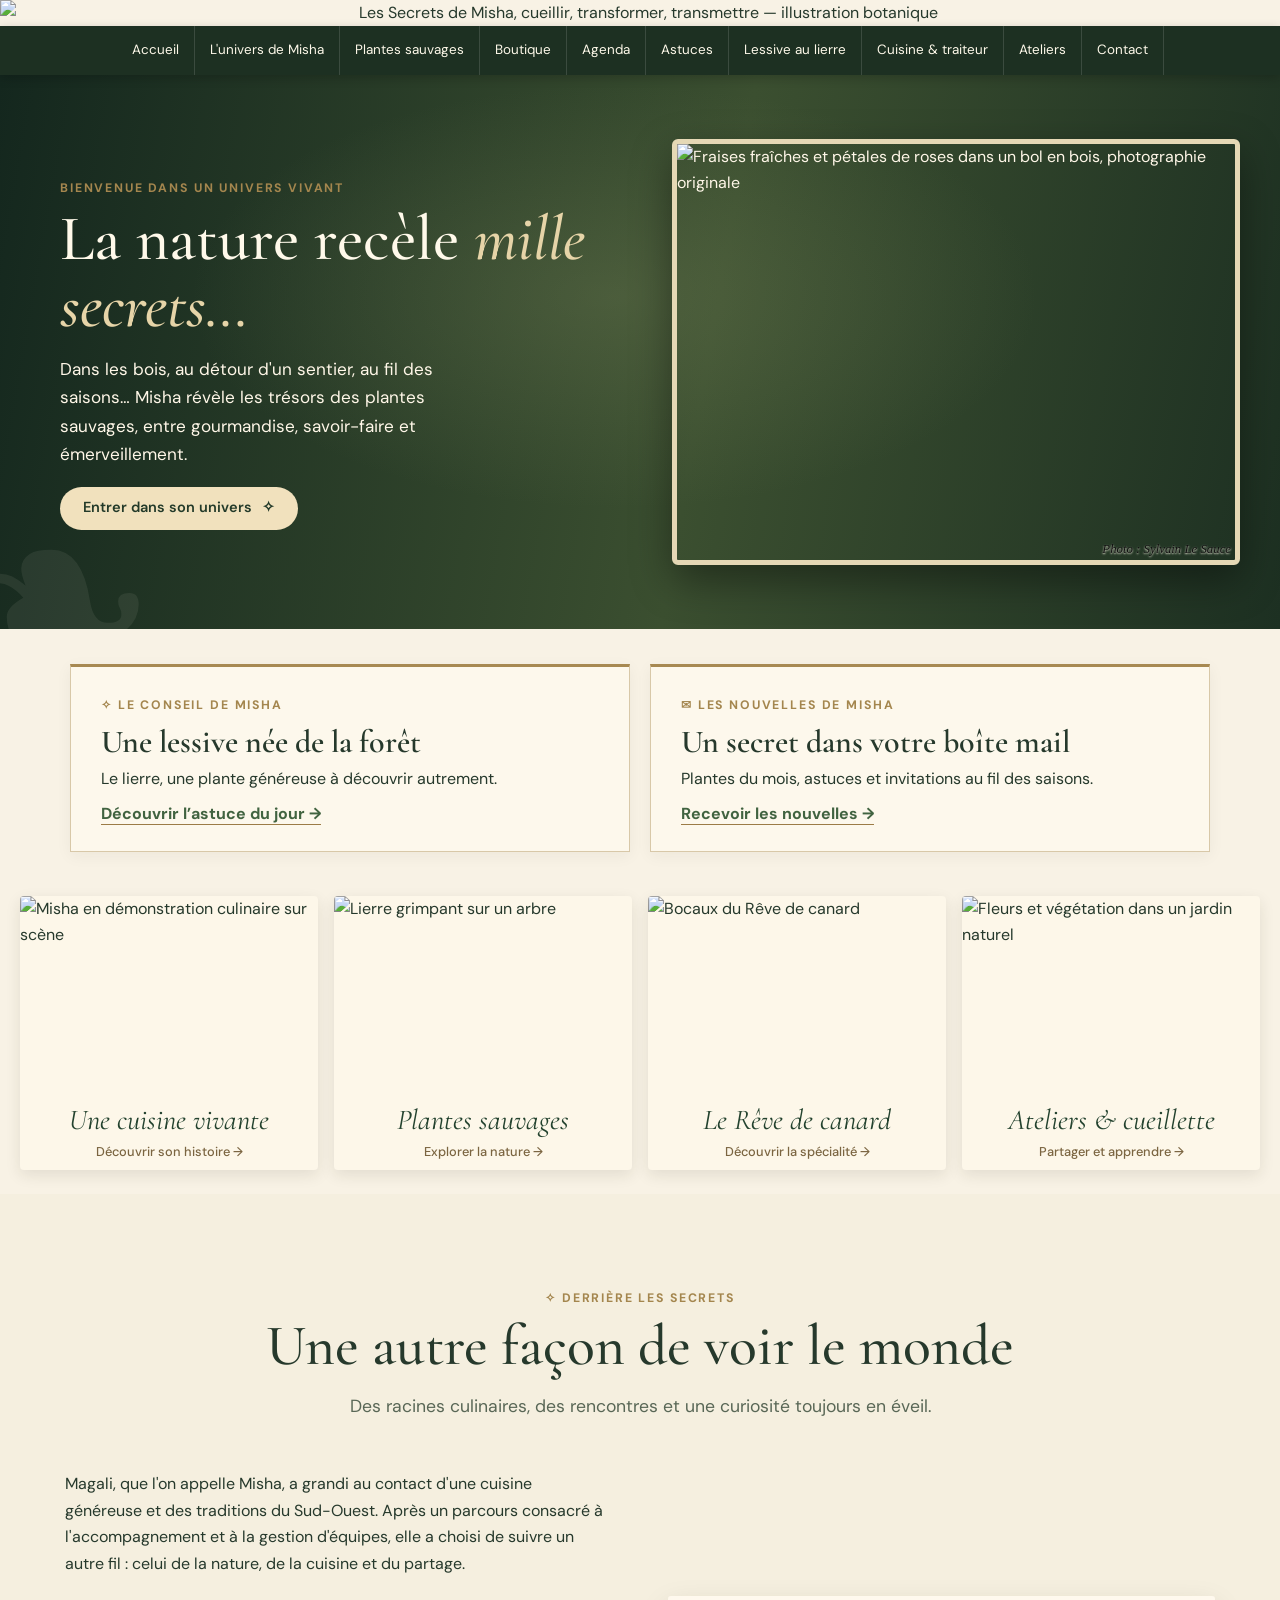
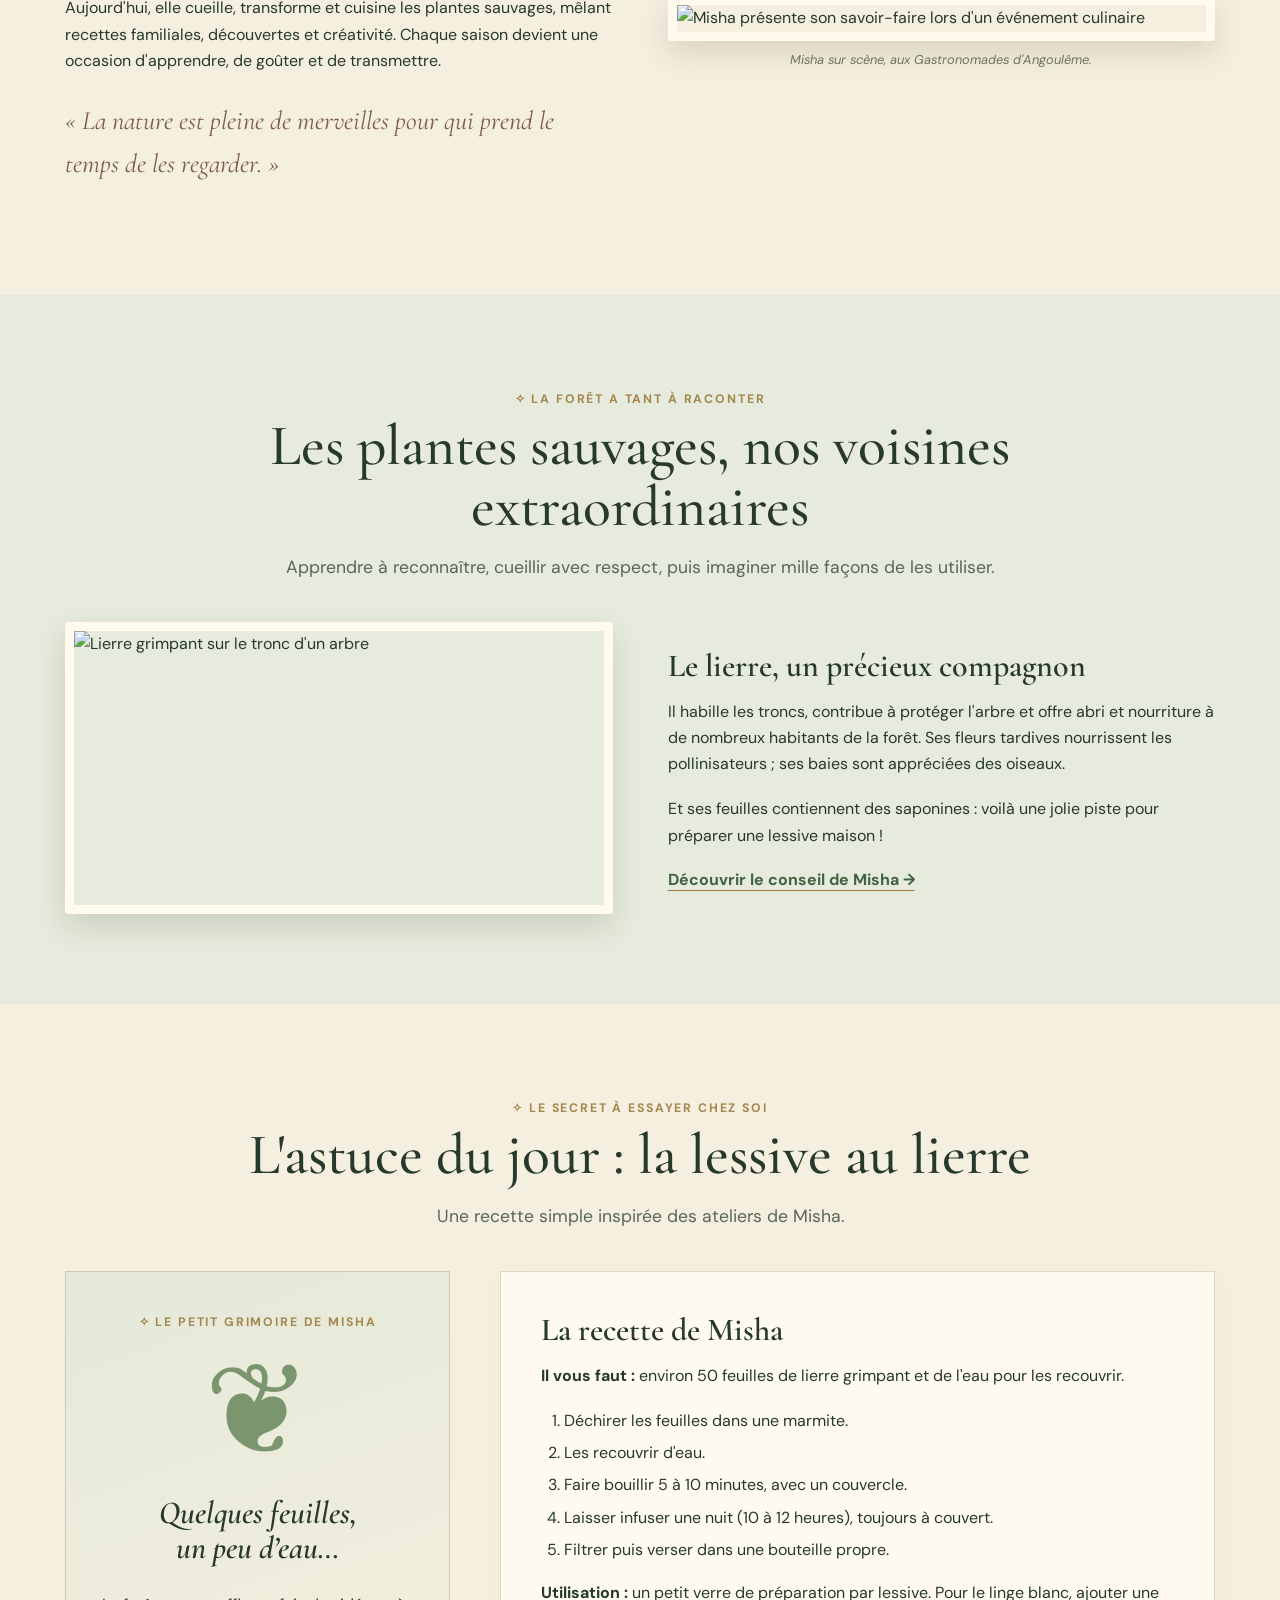
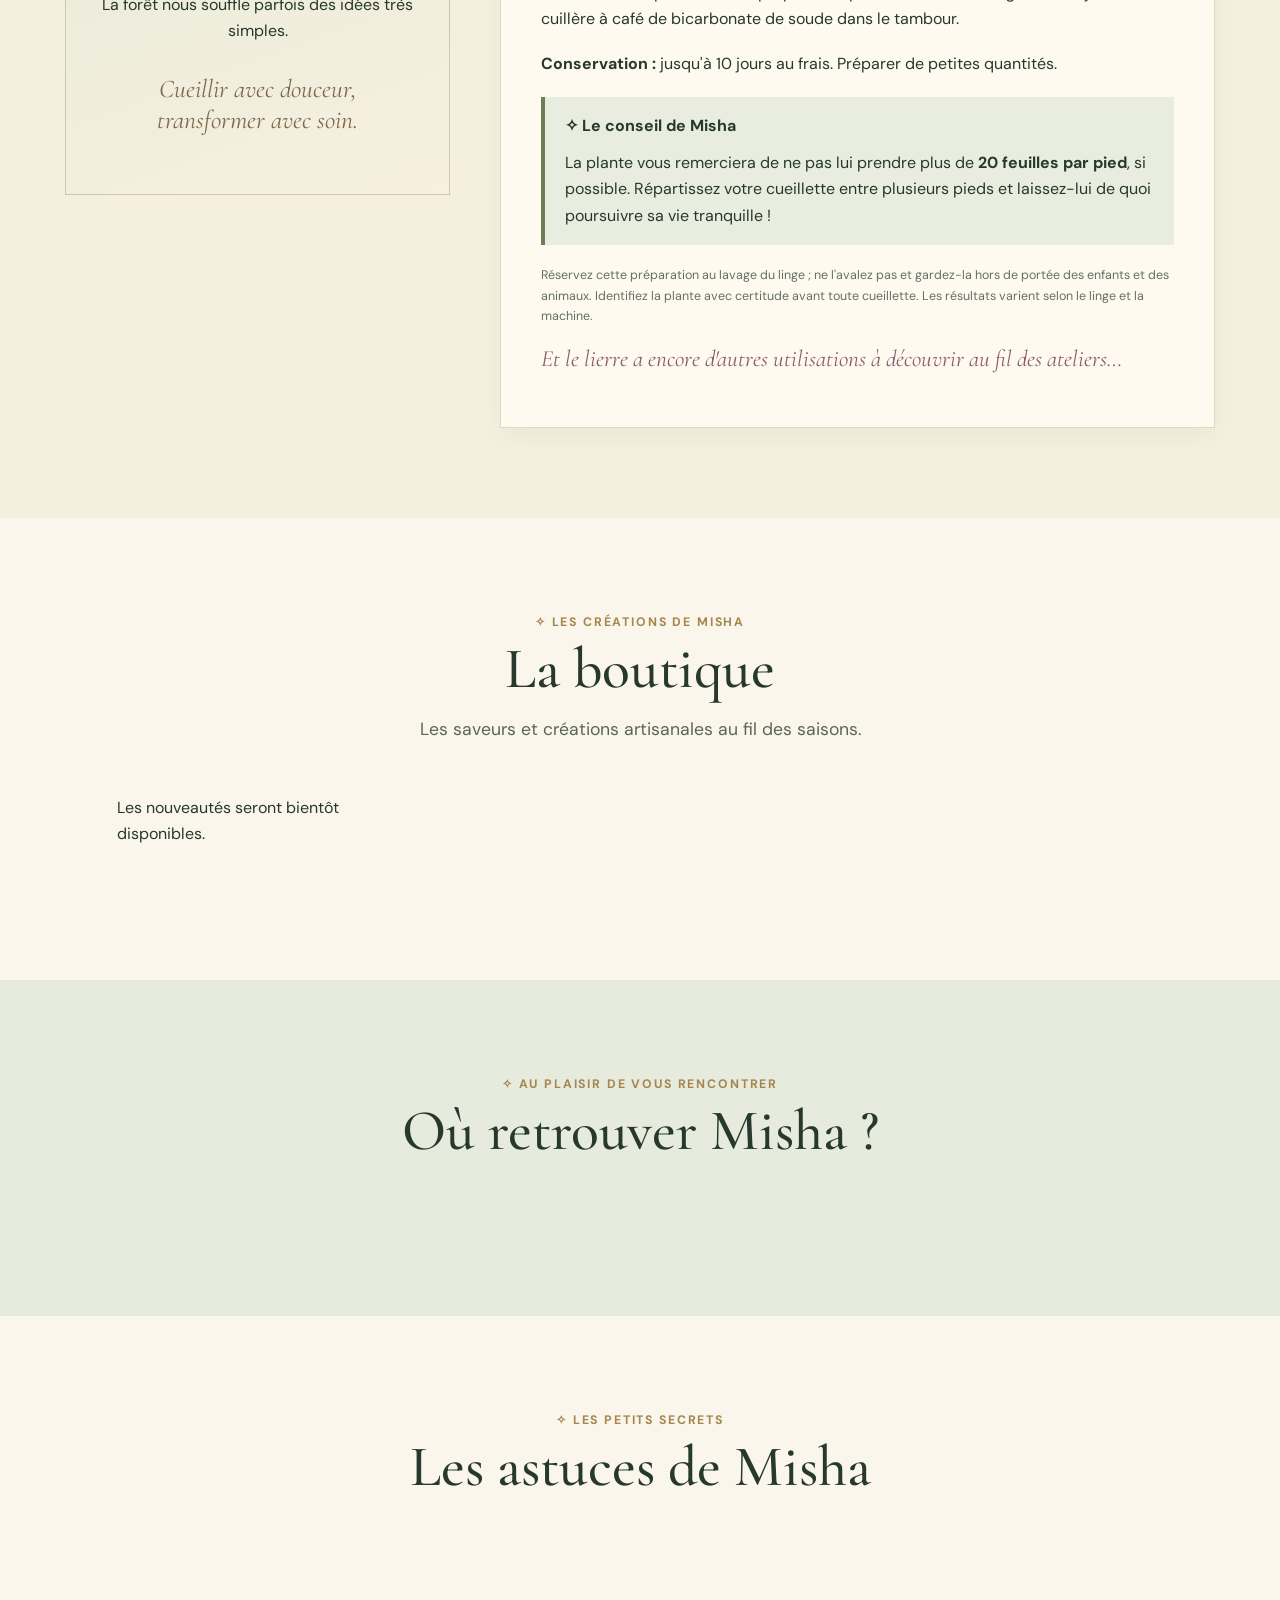
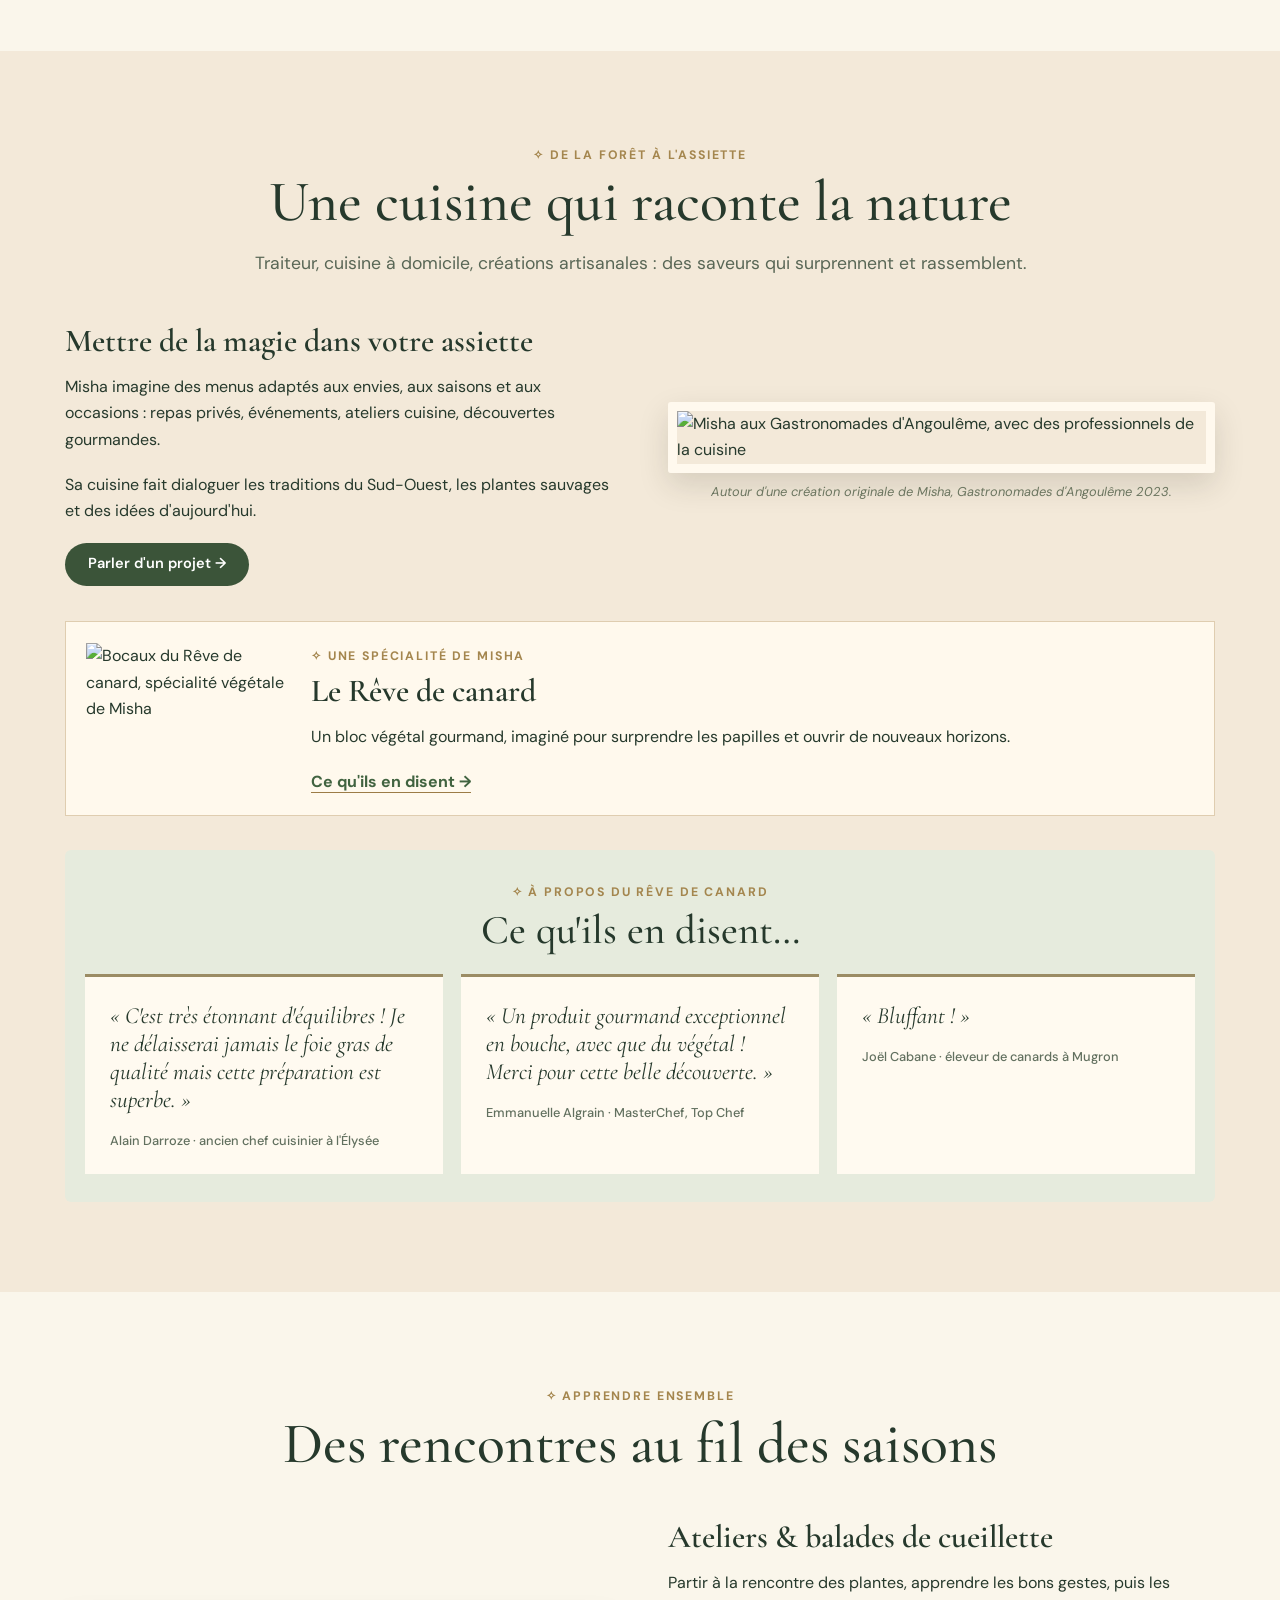
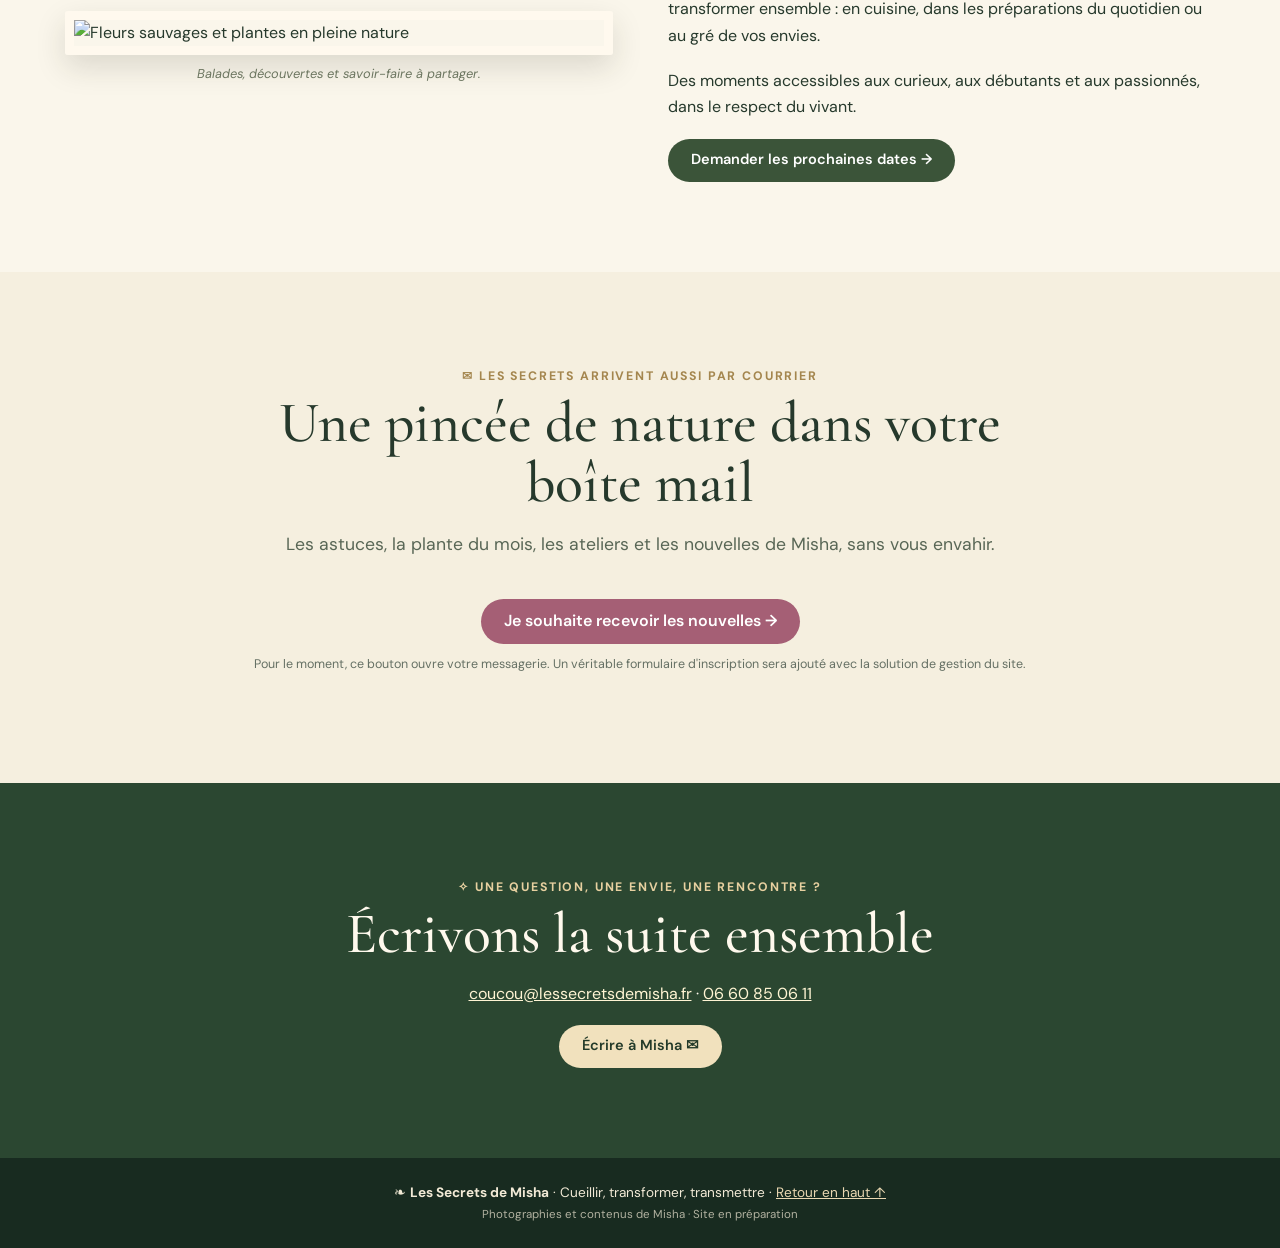
==== index.html @ b6231da5 "Add files via upload" ====
<!DOCTYPE html>
<html lang="fr"><head><meta charset="utf-8"/><meta content="width=device-width,initial-scale=1" name="viewport"/><meta content="#1c3023" name="theme-color"/><meta content="Les Secrets de Misha : plantes sauvages, cueillette respectueuse, transformations artisanales, cuisine et ateliers. Une touche de magie à portée de main." name="description"/><title>Les Secrets de Misha — Cueillir · Transformer · Transmettre</title><link href="style.css" rel="stylesheet"/></head><body>
<header class="masthead" id="accueil"><div aria-label="Les Secrets de Misha — Cueillir, Transformer, Transmettre" class="banner-desktop"><img alt="Les Secrets de Misha, cueillir, transformer, transmettre — illustration botanique" src="assets/banniere.webp"/></div><div class="banner-mobile"><p class="tiny">Les plantes sauvages, une richesse à portée de main ✧</p><h1>Les Secrets<br/>de Misha</h1><p class="strap">Cueillir · Transformer · Transmettre</p></div></header>
<nav aria-label="Navigation principale" class="nav"><button aria-controls="links" aria-expanded="false" class="menu-toggle">☰   Découvrir le site</button><div class="navlinks" id="links"><a href="#accueil">Accueil</a><a href="#univers">L'univers de Misha</a><a href="#plantes">Plantes sauvages</a><a href="#boutique">Boutique</a><a href="#agenda">Agenda</a><a href="#astuces-publiees">Astuces</a><a href="#astuce">Lessive au lierre</a><a href="#traiteur">Cuisine &amp; traiteur</a><a href="#ateliers">Ateliers</a><a href="#contact">Contact</a></div></nav>
<main><section aria-labelledby="hero-title" class="hero"><div class="hero-copy"><span class="eyebrow">Bienvenue dans un univers vivant</span><h2 id="hero-title">La nature recèle <em>mille secrets…</em></h2><p>Dans les bois, au détour d'un sentier, au fil des saisons… Misha révèle les trésors des plantes sauvages, entre gourmandise, savoir-faire et émerveillement.</p><a class="button cream" href="#univers">Entrer dans son univers <span aria-hidden="true">✧</span></a></div><div class="hero-photo"><img alt="Fraises fraîches et pétales de roses dans un bol en bois, photographie originale" loading="eager" src="assets/fraises.webp"/><span class="photo-signature" aria-label="Photo : Sylvain Le Sauce">Photo : Sylvain Le Sauce</span></div></section><section aria-label="À découvrir dès aujourd'hui" class="quicklinks"><article class="quickcard"><span class="eyebrow">✧ Le conseil de Misha</span><h3>Une lessive née de la forêt</h3><p>Le lierre, une plante généreuse à découvrir autrement.</p><a class="text-link" href="#astuce">Découvrir l’astuce du jour →</a></article><article class="quickcard"><span class="eyebrow">✉ Les nouvelles de Misha</span><h3>Un secret dans votre boîte mail</h3><p>Plantes du mois, astuces et invitations au fil des saisons.</p><a class="text-link" href="#newsletter">Recevoir les nouvelles →</a></article></section>
<section aria-label="Découvrir les activités" class="tiles"><a class="tile" href="#univers"><img alt="Misha en démonstration culinaire sur scène" src="assets/scene.webp"/><span>Une cuisine vivante <small>Découvrir son histoire →</small></span></a><a class="tile" href="#plantes"><img alt="Lierre grimpant sur un arbre" src="assets/lierre.webp"/><span>Plantes sauvages <small>Explorer la nature →</small></span></a><a class="tile" href="#traiteur"><img alt="Bocaux du Rêve de canard" src="assets/pots.webp"/><span>Le Rêve de canard <small>Découvrir la spécialité →</small></span></a><a class="tile" href="#ateliers"><img alt="Fleurs et végétation dans un jardin naturel" src="assets/foret.webp"/><span>Ateliers &amp; cueillette <small>Partager et apprendre →</small></span></a></section>
<section class="section about" id="univers"><div class="section-heading"><span class="eyebrow">✧ Derrière les secrets</span><h2>Une autre façon de voir le monde</h2><p class="intro">Des racines culinaires, des rencontres et une curiosité toujours en éveil.</p></div><div class="two-col"><div><p>Magali, que l'on appelle Misha, a grandi au contact d'une cuisine généreuse et des traditions du Sud-Ouest. Après un parcours consacré à l'accompagnement et à la gestion d'équipes, elle a choisi de suivre un autre fil : celui de la nature, de la cuisine et du partage.</p><p>Aujourd'hui, elle cueille, transforme et cuisine les plantes sauvages, mêlant recettes familiales, découvertes et créativité. Chaque saison devient une occasion d'apprendre, de goûter et de transmettre.</p><p class="signature">« La nature est pleine de merveilles pour qui prend le temps de les regarder. »</p></div><figure><img alt="Misha présente son savoir-faire lors d'un événement culinaire" src="assets/scene.webp"/><figcaption>Misha sur scène, aux Gastronomades d'Angoulême.</figcaption></figure></div></section>
<section class="section green-section" id="plantes"><div class="section-heading"><span class="eyebrow">✧ La forêt a tant à raconter</span><h2>Les plantes sauvages, nos voisines extraordinaires</h2><p class="intro">Apprendre à reconnaître, cueillir avec respect, puis imaginer mille façons de les utiliser.</p></div><div class="two-col plant-grid"><img alt="Lierre grimpant sur le tronc d'un arbre" class="large-img" src="assets/lierre.webp"/><div><h3>Le lierre, un précieux compagnon</h3><p>Il habille les troncs, contribue à protéger l'arbre et offre abri et nourriture à de nombreux habitants de la forêt. Ses fleurs tardives nourrissent les pollinisateurs ; ses baies sont appréciées des oiseaux.</p><p>Et ses feuilles contiennent des saponines : voilà une jolie piste pour préparer une lessive maison !</p><a class="text-link" href="#astuce">Découvrir le conseil de Misha →</a></div></div></section>
<section class="section" id="astuce"><div class="section-heading"><span class="eyebrow">✧ Le secret à essayer chez soi</span><h2>L'astuce du jour : la lessive au lierre</h2><p class="intro">Une recette simple inspirée des ateliers de Misha.</p></div><div class="recipe"><div aria-label="Les étapes de la recette" class="recipe-note"><span class="eyebrow">✧ Le petit grimoire de Misha</span><div aria-hidden="true" class="recipe-glyph">❦</div><h3>Quelques feuilles,<br/>un peu d’eau…</h3><p>La forêt nous souffle parfois des idées très simples.</p><p class="handwritten">Cueillir avec douceur,<br/>transformer avec soin.</p></div><div class="recipe-text"><h3>La recette de Misha</h3><p><strong>Il vous faut :</strong> environ 50 feuilles de lierre grimpant et de l'eau pour les recouvrir.</p><ol><li>Déchirer les feuilles dans une marmite.</li><li>Les recouvrir d'eau.</li><li>Faire bouillir 5 à 10 minutes, avec un couvercle.</li><li>Laisser infuser une nuit (10 à 12 heures), toujours à couvert.</li><li>Filtrer puis verser dans une bouteille propre.</li></ol><p><strong>Utilisation :</strong> un petit verre de préparation par lessive. Pour le linge blanc, ajouter une cuillère à café de bicarbonate de soude dans le tambour.</p><p><strong>Conservation :</strong> jusqu'à 10 jours au frais. Préparer de petites quantités.</p><aside class="tip"><strong>✧ Le conseil de Misha</strong><p>La plante vous remerciera de ne pas lui prendre plus de <strong>20 feuilles par pied</strong>, si possible. Répartissez votre cueillette entre plusieurs pieds et laissez-lui de quoi poursuivre sa vie tranquille !</p></aside><p class="fineprint">Réservez cette préparation au lavage du linge ; ne l'avalez pas et gardez-la hors de portée des enfants et des animaux. Identifiez la plante avec certitude avant toute cueillette. Les résultats varient selon le linge et la machine.</p><p class="also">Et le lierre a encore d'autres utilisations à découvrir au fil des ateliers…</p></div></div></section>
<section class="section" id="boutique"><div class="section-heading"><span class="eyebrow">✧ Les créations de Misha</span><h2>La boutique</h2><p class="intro">Les saveurs et créations artisanales au fil des saisons.</p></div><div class="misha-public-grid" id="misha-produits"></div></section><section class="section green-section" id="agenda"><div class="section-heading"><span class="eyebrow">✧ Au plaisir de vous rencontrer</span><h2>Où retrouver Misha ?</h2></div><div class="misha-public-grid" id="misha-agenda"></div></section><section class="section" id="astuces-publiees"><div class="section-heading"><span class="eyebrow">✧ Les petits secrets</span><h2>Les astuces de Misha</h2></div><div class="misha-public-grid" id="misha-astuces"></div></section><section class="section warm" id="traiteur"><div class="section-heading"><span class="eyebrow">✧ De la forêt à l'assiette</span><h2>Une cuisine qui raconte la nature</h2><p class="intro">Traiteur, cuisine à domicile, créations artisanales : des saveurs qui surprennent et rassemblent.</p></div><div class="two-col"><div><h3>Mettre de la magie dans votre assiette</h3><p>Misha imagine des menus adaptés aux envies, aux saisons et aux occasions : repas privés, événements, ateliers cuisine, découvertes gourmandes.</p><p>Sa cuisine fait dialoguer les traditions du Sud-Ouest, les plantes sauvages et des idées d'aujourd'hui.</p><a class="button green" href="mailto:coucou@lessecretsdemisha.fr?subject=Une%20question%20pour%20le%20traiteur%20Misha">Parler d'un projet →</a></div><figure><img alt="Misha aux Gastronomades d'Angoulême, avec des professionnels de la cuisine" src="assets/chefs.webp"/><figcaption>Autour d'une création originale de Misha, Gastronomades d'Angoulême 2023.</figcaption></figure></div><div class="product"><img alt="Bocaux du Rêve de canard, spécialité végétale de Misha" src="assets/pots.webp"/><div><span class="eyebrow">✧ Une spécialité de Misha</span><h3>Le Rêve de canard</h3><p>Un bloc végétal gourmand, imaginé pour surprendre les papilles et ouvrir de nouveaux horizons.</p><a class="text-link" href="#temoignages">Ce qu'ils en disent →</a></div></div><section class="testimonials-in-product" id="temoignages"><div class="section-heading"><span class="eyebrow">✧ À propos du Rêve de canard</span><h2>Ce qu'ils en disent…</h2></div><div class="quotes"><blockquote>« C'est très étonnant d'équilibres ! Je ne délaisserai jamais le foie gras de qualité mais cette préparation est superbe. »<cite>Alain Darroze · ancien chef cuisinier à l'Élysée</cite></blockquote><blockquote>« Un produit gourmand exceptionnel en bouche, avec que du végétal ! Merci pour cette belle découverte. »<cite>Emmanuelle Algrain · MasterChef, Top Chef</cite></blockquote><blockquote>« Bluffant ! »<cite>Joël Cabane · éleveur de canards à Mugron</cite></blockquote></div></section></section>
<section class="section" id="ateliers"><div class="section-heading"><span class="eyebrow">✧ Apprendre ensemble</span><h2>Des rencontres au fil des saisons</h2></div><div class="two-col"><figure><img alt="Fleurs sauvages et plantes en pleine nature" src="assets/foret.webp"/><figcaption>Balades, découvertes et savoir-faire à partager.</figcaption></figure><div><h3>Ateliers &amp; balades de cueillette</h3><p>Partir à la rencontre des plantes, apprendre les bons gestes, puis les transformer ensemble : en cuisine, dans les préparations du quotidien ou au gré de vos envies.</p><p>Des moments accessibles aux curieux, aux débutants et aux passionnés, dans le respect du vivant.</p><a class="button green" href="mailto:coucou@lessecretsdemisha.fr?subject=Renseignements%20sur%20les%20ateliers%20Misha">Demander les prochaines dates →</a></div></div></section>
<section class="section signup" id="newsletter"><div class="section-heading"><span class="eyebrow">✉ Les secrets arrivent aussi par courrier</span><h2>Une pincée de nature dans votre boîte mail</h2><p class="intro">Les astuces, la plante du mois, les ateliers et les nouvelles de Misha, sans vous envahir.</p></div><a class="button rose" href="mailto:coucou@lessecretsdemisha.fr?subject=Inscription%20aux%20nouvelles%20de%20Misha&amp;body=Bonjour%20Misha%2C%0AJe%20souhaite%20recevoir%20vos%20nouvelles%20par%20courriel.%0A">Je souhaite recevoir les nouvelles →</a><p class="fineprint">Pour le moment, ce bouton ouvre votre messagerie. Un véritable formulaire d'inscription sera ajouté avec la solution de gestion du site.</p></section>
<section class="section contact" id="contact"><span class="eyebrow">✧ Une question, une envie, une rencontre ?</span><h2>Écrivons la suite ensemble</h2><p><a href="mailto:coucou@lessecretsdemisha.fr">coucou@lessecretsdemisha.fr</a> · <a href="tel:+33660850611">06 60 85 06 11</a></p><a class="button cream" href="mailto:coucou@lessecretsdemisha.fr?subject=Bonjour%20Misha">Écrire à Misha ✉</a></section></main><footer>❧ <strong>Les Secrets de Misha</strong> · Cueillir, transformer, transmettre · <a href="#accueil">Retour en haut ↑</a><p>Photographies et contenus de Misha · Site en préparation</p></footer><script src="script.js"></script><script src="publications-locales.js"></script></body></html>
---- style.css ----
@import url('https://fonts.googleapis.com/css2?family=Cormorant+Garamond:ital,wght@0,400;0,500;0,600;1,400;1,500&family=DM+Sans:wght@400;500;600;700&display=swap');
:root{--green:#213c2a;--green2:#314b32;--gold:#a4864e;--paper:#f8f2e5;--cream:#fffaf0;--rose:#9c596b;--ink:#26392c}*{box-sizing:border-box}html{scroll-behavior:smooth;scroll-padding-top:70px}body{margin:0;background:var(--paper);color:var(--ink);font-family:'DM Sans',Arial,sans-serif;line-height:1.65}h1,h2,h3,.strap,.signature,.tile span{font-family:'Cormorant Garamond',Georgia,serif}h2{font-size:clamp(2.5rem,4.5vw,4.5rem);line-height:1.05;font-weight:500;margin:.3rem 0 1rem}h3{font-size:2rem;font-weight:600;line-height:1.1;margin:.3rem 0 1rem}p{margin:.65rem 0 1.15rem}a{color:inherit}img{display:block;width:100%;height:auto}.eyebrow{font-size:.77rem;letter-spacing:.15em;text-transform:uppercase;font-weight:700;color:var(--gold)}.masthead{background:linear-gradient(90deg,rgba(248,242,229,.12),rgba(248,242,229,.9) 27%,rgba(248,242,229,.91) 75%,rgba(248,242,229,.1)),url('assets/banniere.webp') center/cover;min-height:235px;display:grid;place-items:center;text-align:center;padding:20px 16px}.mast-inner{max-width:900px}.masthead h1{font-size:clamp(3.3rem,7vw,7rem);font-weight:500;line-height:.88;margin:8px 0 12px;color:#183d2a;text-shadow:0 1px 4px #fff8}.masthead h1 span{white-space:nowrap}.masthead .tiny{font:italic 1.15rem 'Cormorant Garamond',serif;color:#3a563d}.flourish{color:#7a8b5c;letter-spacing:7px}.strap{font-size:clamp(1.4rem,2.8vw,2.3rem);font-style:italic;margin:0}.strap b{color:var(--gold);margin:0 9px}.nav{background:#1d3022;color:#fdf8e9;position:sticky;top:0;z-index:10;box-shadow:0 3px 10px #0003}.navlinks{display:flex;align-items:center;justify-content:center;gap:0;flex-wrap:wrap}.nav a{display:inline-block;text-decoration:none;padding:13px 15px;font-size:.84rem;border-right:1px solid #ffffff22}.nav a:hover,.nav a:focus-visible{background:#476344}.menu-toggle{display:none}.hero{display:grid;grid-template-columns:1.05fr 1.03fr .85fr;min-height:530px;gap:20px;align-items:center;padding:35px max(25px,calc((100vw - 1450px)/2));background:radial-gradient(ellipse at 48% 40%,#77845855,transparent 45%),linear-gradient(100deg,#14271e,#3b4f30 55%,#1d3022);color:#fff7e8;overflow:hidden;position:relative}.hero:before{content:'❧';font:18rem Georgia;position:absolute;opacity:.07;left:-80px;bottom:-140px}.hero-copy{z-index:1;padding:20px}.hero-copy h2{font-size:clamp(2.9rem,4.5vw,5.3rem);color:#fff9ea}.hero-copy h2 em{color:#e6d4a8}.hero-copy p{max-width:430px;font-size:1.07rem}.hero-photo{align-self:stretch;min-height:460px;position:relative}.hero-photo img{height:100%;width:100%;object-fit:cover;object-position:center 48%;border-radius:48% 48% 10px 10px;box-shadow:0 15px 40px #0006;border:6px solid #e5d8b5}.hero-aside{display:grid;gap:16px;align-content:center;z-index:1}.paper{background:#f8efdc;color:#2d392b;border:1px solid #bca87d;box-shadow:0 9px 22px #0003;position:relative}.paper:before{content:'❦';position:absolute;right:10px;top:2px;font:2.4rem Georgia;color:#a68a6288}.mini{padding:23px 20px}.mini h3{font-size:2rem}.mini p{font-size:.9rem}.button{display:inline-flex;align-items:center;justify-content:center;gap:10px;border-radius:35px;padding:12px 23px;text-decoration:none;font-size:.91rem;font-weight:600;line-height:1.3;transition:transform .2s,filter .2s}.button:hover{transform:translateY(-2px);filter:brightness(1.08)}.cream{background:#f1e1bd;color:#233a29}.green{background:#3b5439;color:#fff}.rose{background:#a55f75;color:#fff}.tiles{display:grid;grid-template-columns:repeat(4,1fr);gap:16px;max-width:1500px;margin:24px auto;padding:0 20px}.tile{background:#fdf7e9;text-decoration:none;box-shadow:0 5px 15px #2c25141a;overflow:hidden;border-radius:4px;transition:transform .2s}.tile:hover{transform:translateY(-4px)}.tile img{height:190px;object-fit:cover}.tile:nth-child(2) img{object-position:center 35%}.tile span{display:block;font-size:1.8rem;text-align:center;padding:10px 8px;color:#23422e;font-style:italic}.tile small{display:block;font:500 .8rem 'DM Sans',sans-serif;color:#7b6541;font-style:normal}.section{padding:90px max(25px,calc((100vw - 1150px)/2));background:#faf6eb}.section:nth-of-type(even){background:#f5efdf}.section-heading{text-align:center;margin:0 auto 40px;max-width:800px}.intro{font-size:1.1rem;color:#596756}.two-col{display:grid;grid-template-columns:1fr 1fr;align-items:center;gap:55px}.two-col figure{margin:0}.two-col figure img,.large-img{border:9px solid #fff9ee;box-shadow:0 12px 30px #2a261e25;border-radius:3px;max-height:450px;object-fit:cover}.two-col figcaption,.caption{font-size:.8rem;font-style:italic;color:#6b755f;text-align:center;margin-top:8px}.signature{font-size:1.65rem;font-style:italic;color:#7d5c48;margin-top:25px}.green-section{background:#e6ebdd!important}.plant-grid .large-img{max-height:450px;object-fit:cover;object-position:center 35%}.text-link{font-weight:700;color:#416340;text-decoration-color:#9c7c46;text-underline-offset:5px}.recipe{display:grid;grid-template-columns:.7fr 1.3fr;gap:50px;align-items:start}.recipe-photo img{max-height:650px;object-fit:cover;border:10px solid #fff;box-shadow:0 9px 28px #0002}.recipe-text{background:#fffaf0;padding:35px 40px;border:1px solid #e3d8bf;box-shadow:0 8px 24px #0000000a}.recipe-text ol{padding-left:23px}.recipe-text li{margin:6px 0}.tip{padding:16px 20px;background:#e9eddf;border-left:4px solid #6c8058;margin:20px 0}.tip p{margin-bottom:0}.fineprint{font-size:.78rem;color:#657064}.also{font:italic 1.45rem 'Cormorant Garamond',serif;color:#8a5c70}.warm{background:#f3e9d9!important}.product{display:grid;grid-template-columns:200px 1fr;gap:25px;align-items:center;background:#fff9ed;padding:20px;margin-top:35px;border:1px solid #dfcdb0}.product img{height:150px;object-fit:cover}.quotes{display:grid;grid-template-columns:repeat(3,1fr);gap:18px}.quotes blockquote{margin:0;padding:25px;background:#fffaf0;border-top:3px solid #9b8c64;font:italic 1.45rem 'Cormorant Garamond',serif}.quotes cite{display:block;margin-top:18px;font:500 .8rem 'DM Sans',sans-serif;color:#62705f}.signup{text-align:center}.signup .button{font-size:1rem}.contact{text-align:center;background:#2b4731!important;color:#fff9ed}.contact .eyebrow{color:#e7d0a0}.contact a:not(.button){color:#fff5d4}footer{text-align:center;background:#182b20;color:#f2ead6;padding:24px 10px;font-size:.85rem}footer p{font-size:.72rem;opacity:.7;margin:0}footer a{color:#ead8b2}@media(max-width:1100px){.hero{grid-template-columns:1fr 1fr;padding:30px}.hero-aside{grid-column:1/-1;grid-template-columns:1fr 1fr}.hero-photo{min-height:380px}.tiles{grid-template-columns:repeat(2,1fr)}.nav a{padding:10px;font-size:.77rem}}@media(max-width:700px){.masthead{min-height:185px}.masthead h1{font-size:3.3rem}.masthead .tiny{font-size:.92rem}.strap{font-size:1.35rem}.menu-toggle{display:block;width:100%;border:0;background:#1d3022;color:white;text-align:left;padding:12px 20px;font-size:1rem}.navlinks{display:none;flex-direction:column;align-items:stretch}.navlinks.open{display:flex}.nav a{border:0;border-top:1px solid #ffffff22;padding:10px 20px}.hero{grid-template-columns:1fr;gap:18px;padding:25px 18px}.hero-copy{text-align:center;padding:12px}.hero-copy h2{font-size:3.5rem}.hero-copy p{margin:auto auto 20px}.hero-photo{min-height:330px;max-height:420px}.hero-photo img{border-radius:45% 45% 6px 6px}.hero-aside{grid-column:auto;grid-template-columns:1fr}.tiles{gap:12px;padding:0 12px}.tile img{height:135px}.tile span{font-size:1.35rem}.tile small{font-size:.72rem}.section{padding:65px 20px}.two-col,.recipe{grid-template-columns:1fr;gap:25px}.two-col figure{order:0}.recipe-photo img{max-height:300px;width:100%;object-fit:cover;object-position:center 30%}.recipe-text{padding:25px 22px}.quotes{grid-template-columns:1fr}.product{grid-template-columns:1fr}.product img{width:100%;height:180px}.intro{font-size:1rem}}@media(prefers-reduced-motion:reduce){html{scroll-behavior:auto}*{transition:none!important}}

/* Ajustements validés : photographie rectangulaire, lierre authentique, avis réunis */
.hero-photo img{border-radius:8px;object-fit:cover;object-position:center 48%;border:5px solid #e5d8b5}
.plant-grid .large-img{width:100%;aspect-ratio:15/8;max-height:none;object-fit:cover;object-position:center}
.recipe-photo img{aspect-ratio:4/3;max-height:none;object-fit:cover;object-position:center}
.testimonials-in-product{margin-top:34px;padding:28px 20px;background:#e6ebdd;border-radius:6px}
.testimonials-in-product .section-heading{margin-bottom:22px}
.testimonials-in-product h2{font-size:clamp(2rem,3.2vw,3rem)}
@media(max-width:700px){.hero-photo img{border-radius:8px}.plant-grid .large-img{aspect-ratio:15/8}.recipe-photo img{aspect-ratio:4/3;max-height:none}}

/* Harmonisation octobre : bandeau fidèle, accueil apaisé, lierre sans doublon */
.masthead{display:block;min-height:0;padding:0;background:#faf4e6}
.banner-desktop img{display:block;width:100%;height:auto;max-height:360px;object-fit:contain;background:#f8f2e5}
.banner-mobile{display:none}
.hero{grid-template-columns:minmax(0,1fr) minmax(0,1fr);max-width:none;min-height:0;gap:clamp(25px,5vw,80px);padding:clamp(35px,5vw,75px) max(25px,calc((100vw - 1200px)/2));}
.hero-photo{min-height:380px;max-height:490px;align-self:center}
.hero-photo img{aspect-ratio:4/3;object-fit:cover;object-position:center 50%;height:100%;border-radius:6px}
.hero-copy h2{font-size:clamp(3rem,5vw,5.5rem)}
.quicklinks{display:grid;grid-template-columns:repeat(2,minmax(0,1fr));gap:20px;max-width:1180px;margin:0 auto;padding:35px 20px 20px}
.quickcard{background:#fdf8ec;border:1px solid #d8c8a8;border-top:3px solid #a78952;padding:24px 30px;box-shadow:0 4px 15px #3026150d}
.quickcard h3{margin:7px 0;font-size:2rem}
.quickcard p{margin:0 0 8px}
.recipe{grid-template-columns:minmax(250px,.7fr) minmax(0,1.3fr)}
.recipe-note{min-height:400px;background:linear-gradient(160deg,#e4e9d9,#f7f0df);padding:40px 28px;text-align:center;border:1px solid #cfc9ab;display:flex;flex-direction:column;align-items:center;justify-content:center}
.recipe-glyph{font:8rem Georgia,serif;color:#7b956e;line-height:1;margin:15px 0}
.recipe-note h3{font-style:italic}
.handwritten{font:italic 1.6rem 'Cormorant Garamond',Georgia,serif;color:#80684d}
@media(max-width:850px){.banner-desktop{display:none}.banner-mobile{display:block;text-align:center;background:linear-gradient(90deg,#e4e8d8d9,#f9f2e5e8),url('assets/banniere.webp') left center/auto 100% no-repeat;padding:28px 14px 25px}.banner-mobile h1{font:500 clamp(3.3rem,10vw,5rem)/.85 'Cormorant Garamond',Georgia,serif;color:#193b2b;margin:15px 0}.banner-mobile .tiny{font:italic 1.1rem 'Cormorant Garamond',Georgia,serif}.banner-mobile .strap{font-size:1.45rem}.hero{grid-template-columns:1fr 1fr;padding:35px 25px;gap:25px}.hero-photo{min-height:310px}.hero-copy h2{font-size:clamp(2.6rem,5vw,4rem)}}
@media(max-width:700px){.hero{grid-template-columns:1fr;padding:22px 18px 32px;gap:10px}.hero-copy{text-align:center}.hero-photo{width:100%;min-height:0;max-height:none}.hero-photo img{aspect-ratio:4/3;max-height:400px}.quicklinks{grid-template-columns:1fr;padding:20px 16px}.quickcard{padding:22px}.recipe{grid-template-columns:1fr}.recipe-note{min-height:240px;padding:24px}.recipe-glyph{font-size:4rem;margin:4px}.tiles{margin-top:8px}}

/* Signature superposée à la photo originale, sans modifier le fichier image */
.hero-photo .photo-signature{position:absolute;right:9px;bottom:9px;color:#111111;font-family:"Brush Script MT","Segoe Script","URW Chancery L",cursive;font-size:clamp(10px,1vw,13px);font-style:italic;line-height:1;transform:none;text-shadow:0 1px 2px #fff9e8;pointer-events:none;z-index:2}
@media(max-width:650px){.hero-photo .photo-signature{right:8px;bottom:8px;font-size:11px}}

/* Démonstration locale : nouvelles rubriques, photos portrait 3:4 */
.misha-public-grid{display:grid;grid-template-columns:repeat(auto-fill,minmax(190px,245px));gap:22px;justify-content:center;margin:24px auto;max-width:1100px}.misha-public-card{background:#fffdf8;border-radius:14px;padding:12px;box-shadow:0 3px 14px #172a2017;color:#263e2f}.misha-public-card img{display:block;width:100%;aspect-ratio:3/4;object-fit:contain;background:#f1eee5;border-radius:9px}.misha-public-card h3{margin:12px 0 6px}.misha-public-card p{white-space:pre-line}.misha-public-card a{color:#28563a}.misha-public-empty{text-align:center;grid-column:1/-1;opacity:.7}@media(max-width:550px){.misha-public-grid{grid-template-columns:repeat(2,minmax(0,1fr));gap:10px}.misha-public-card{padding:9px}}
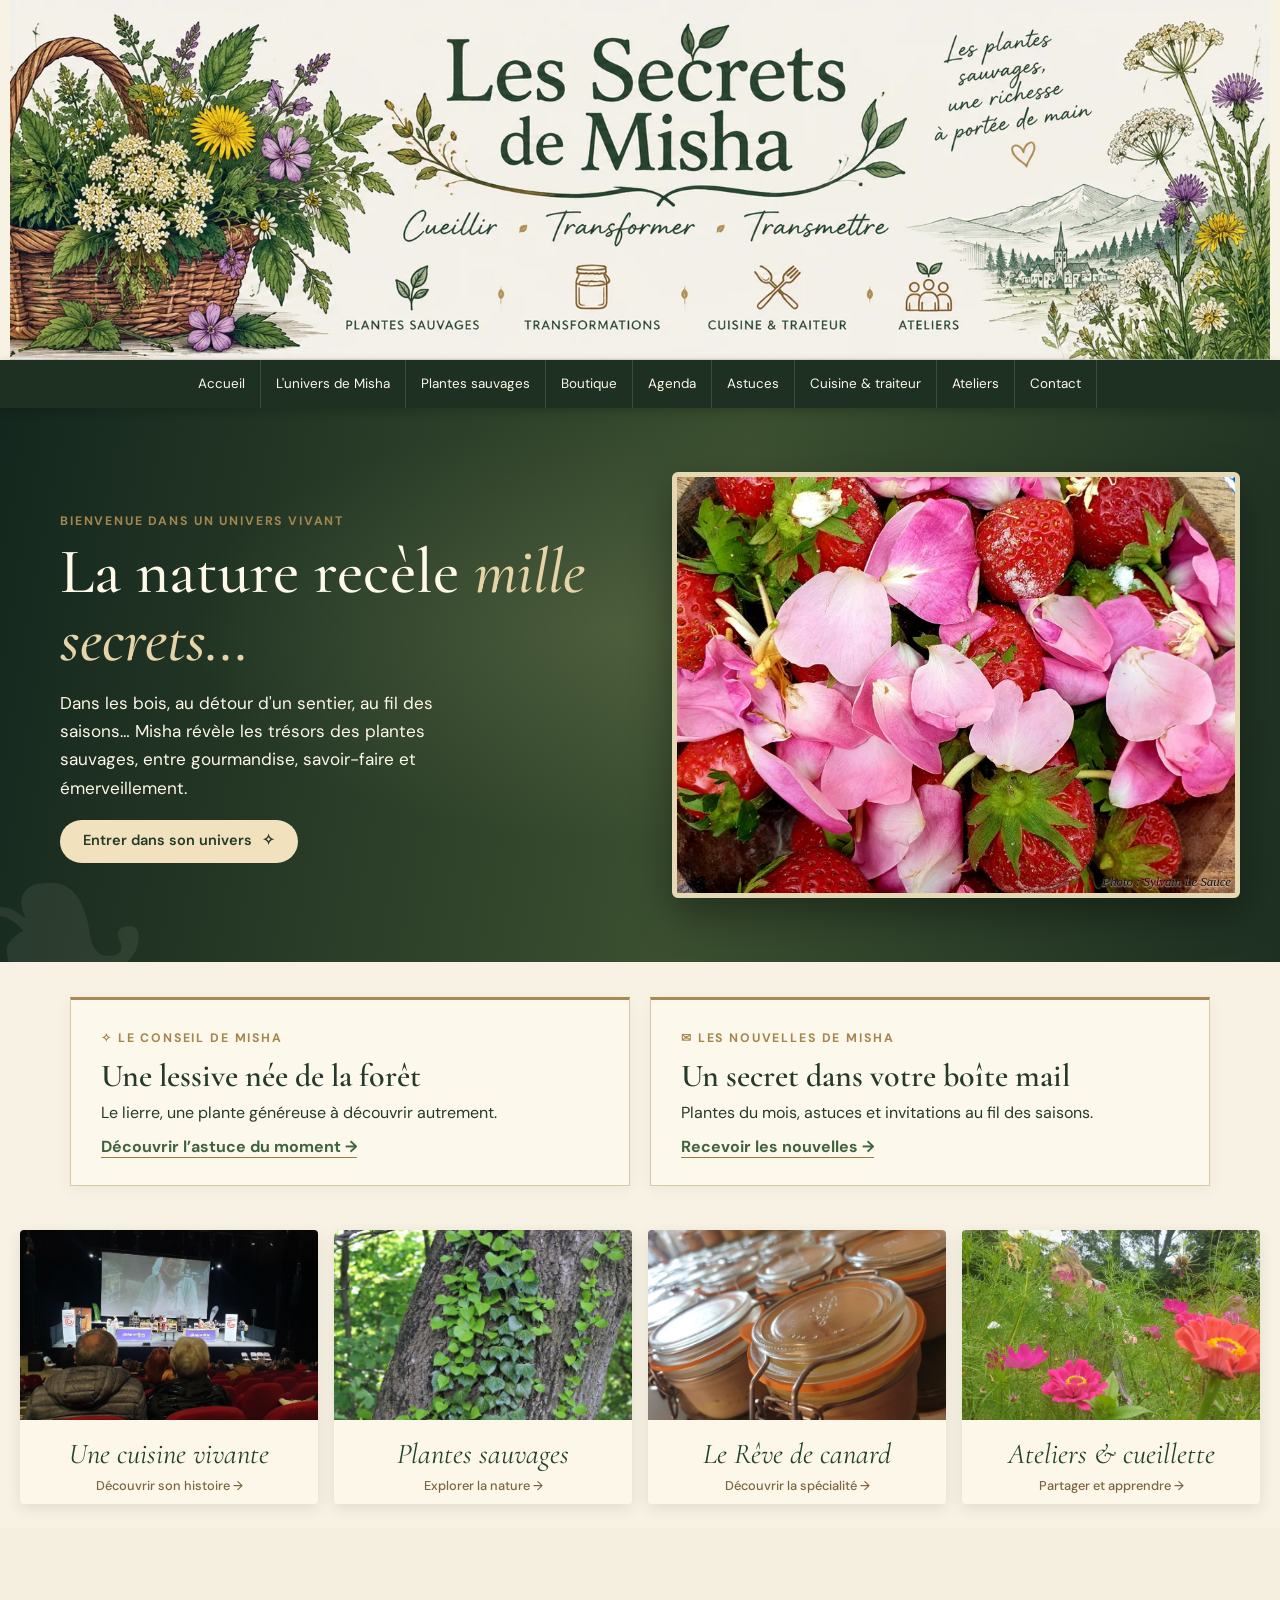
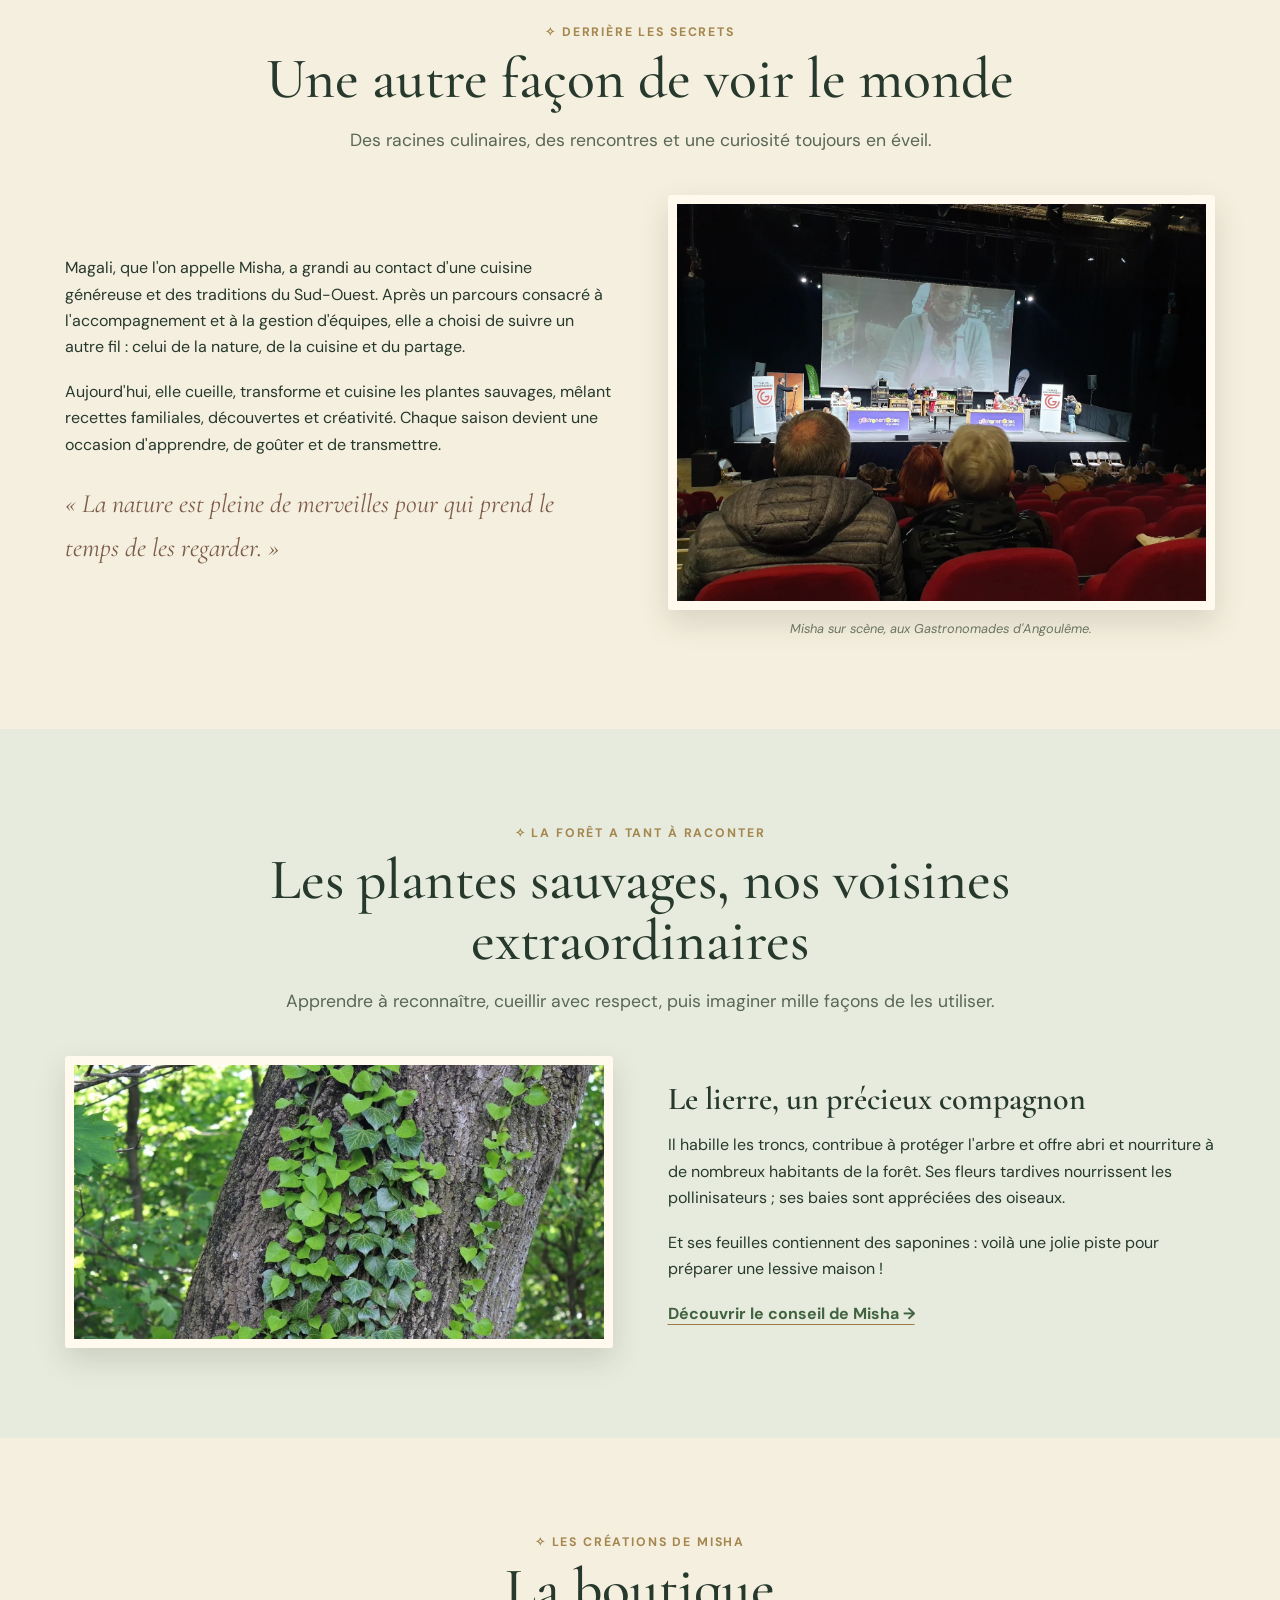
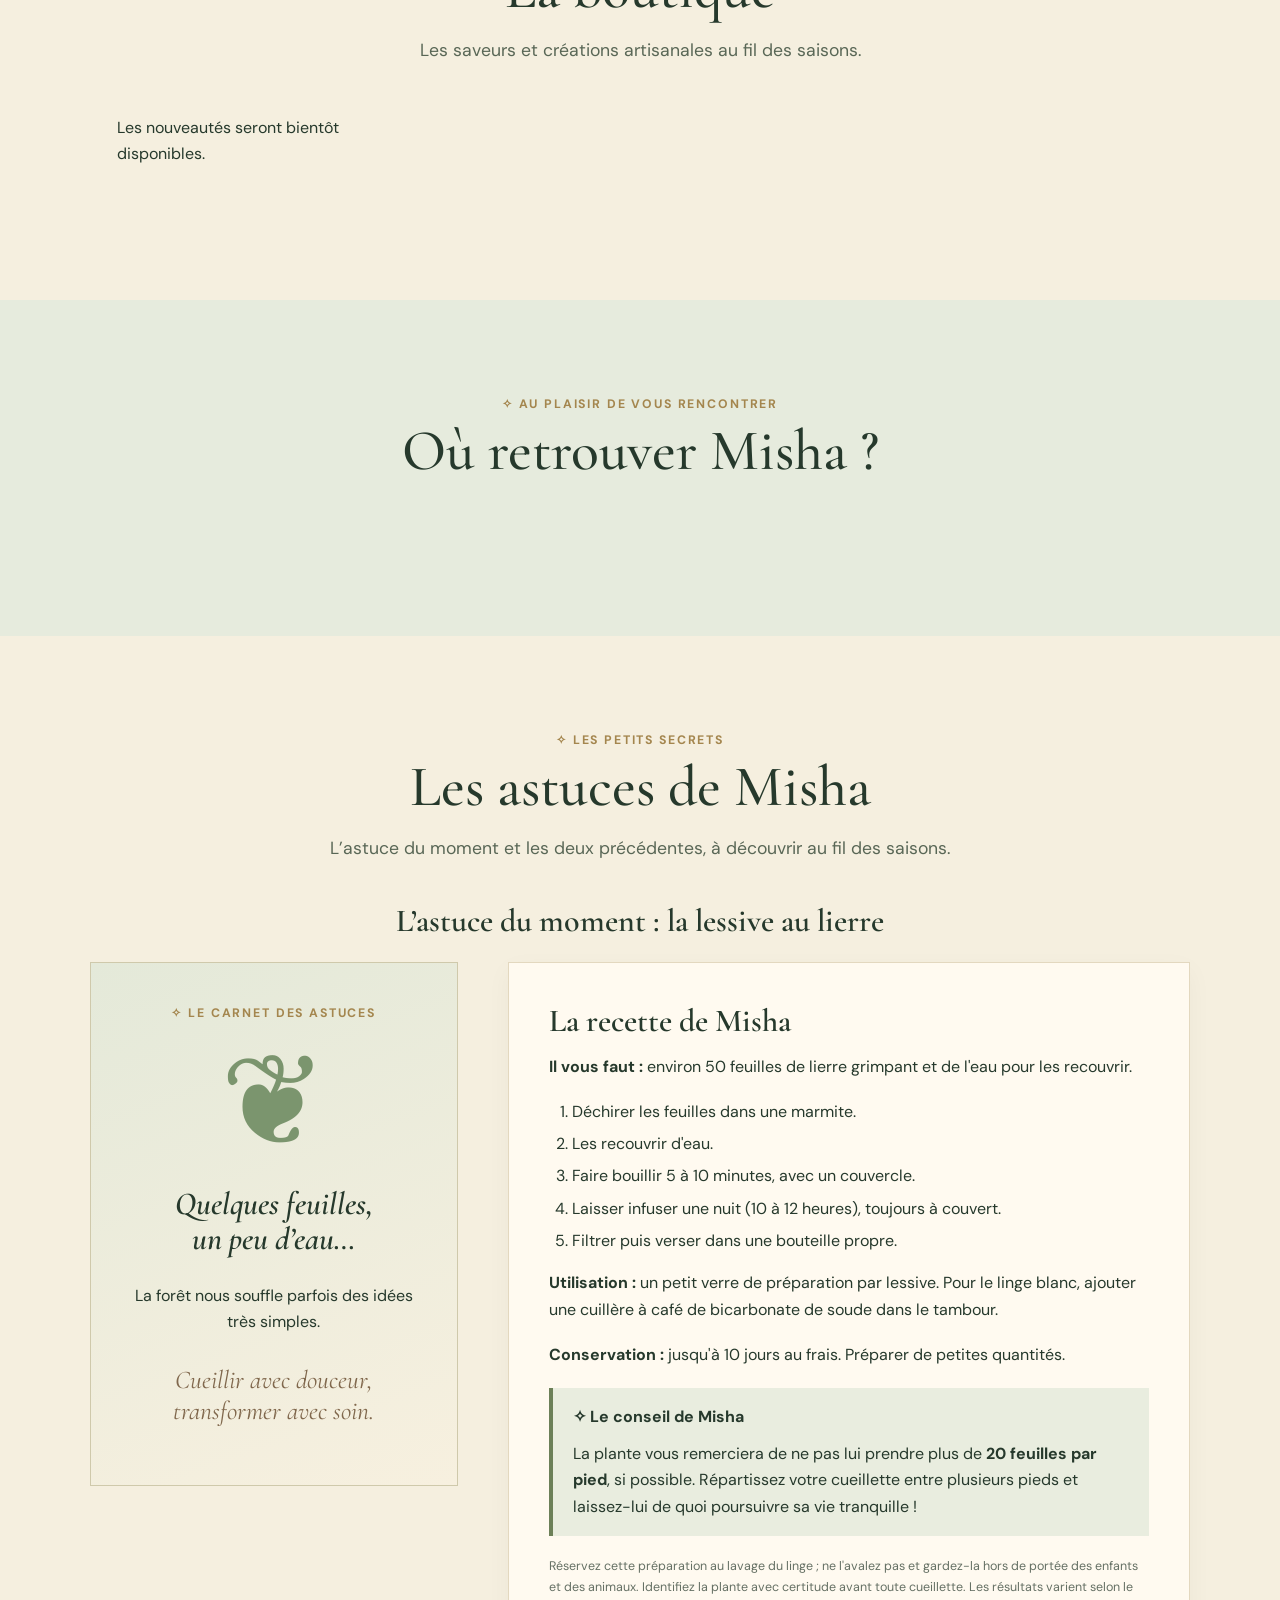
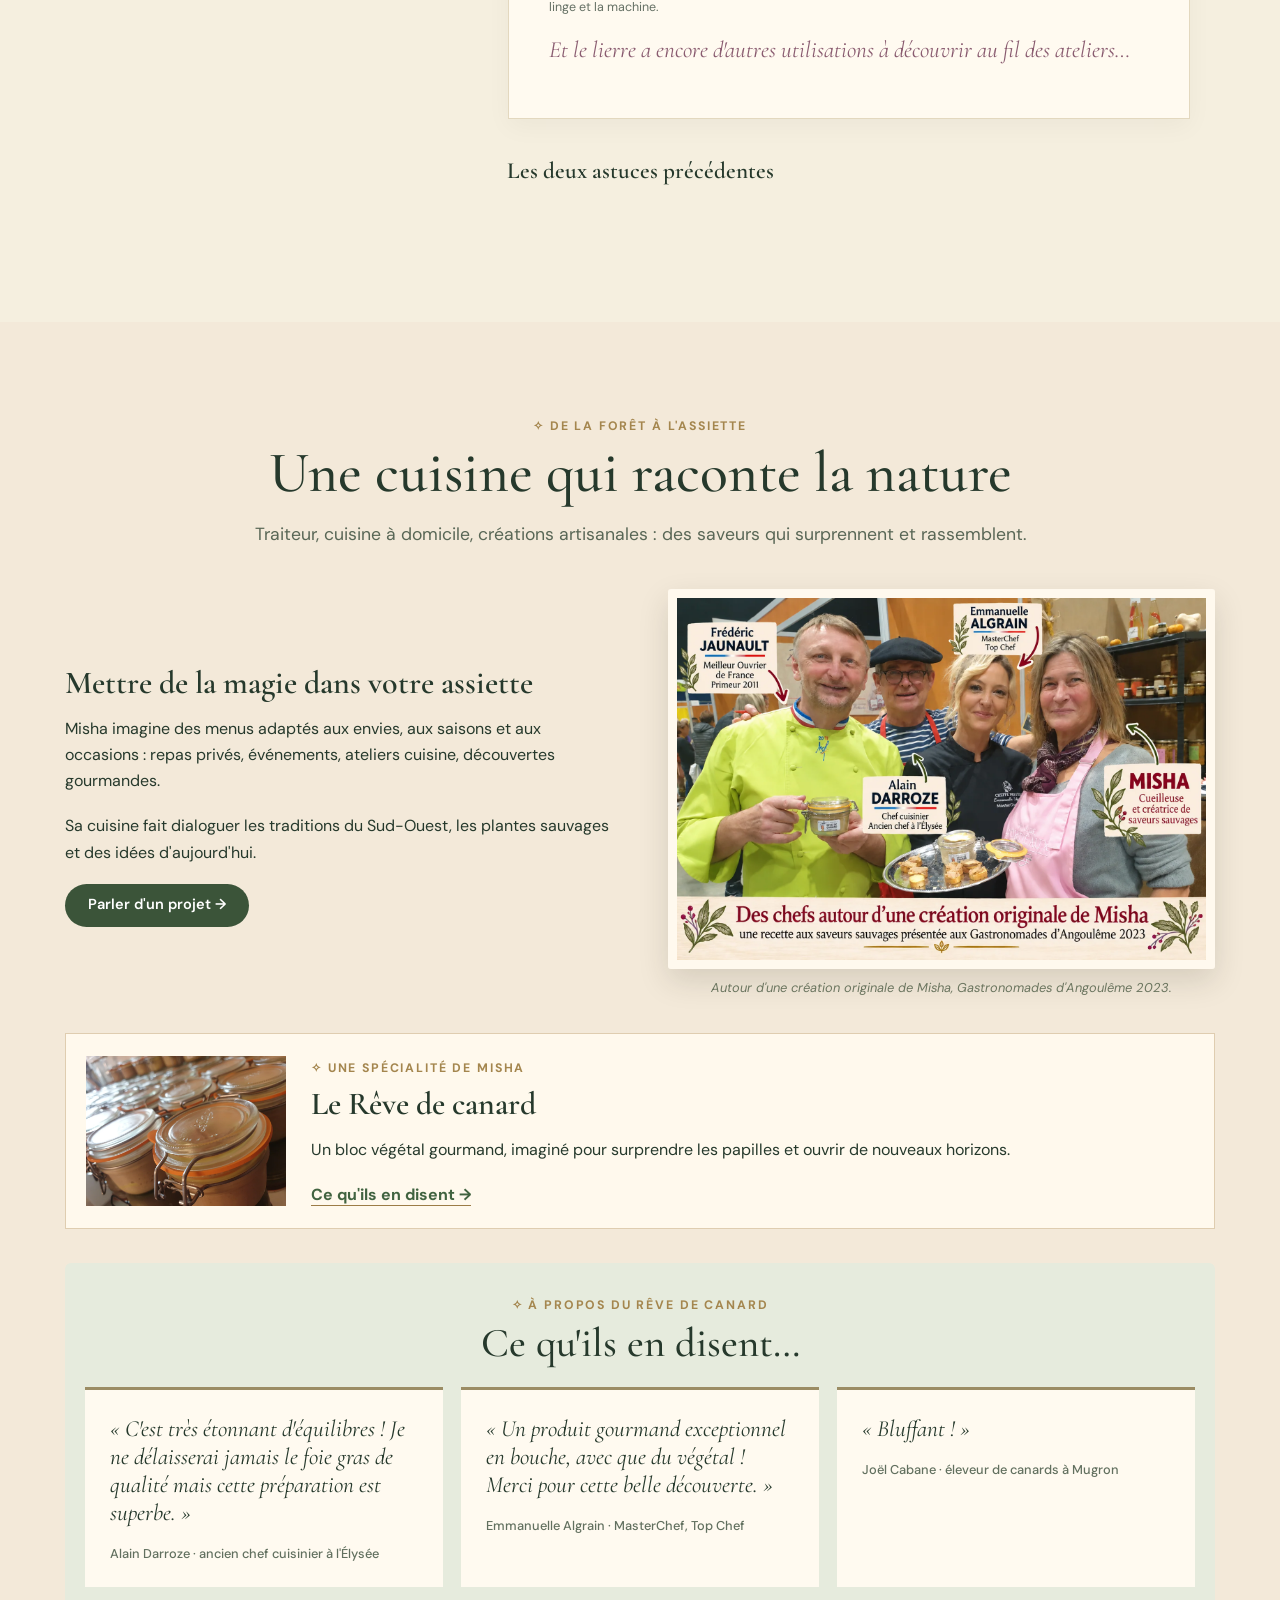
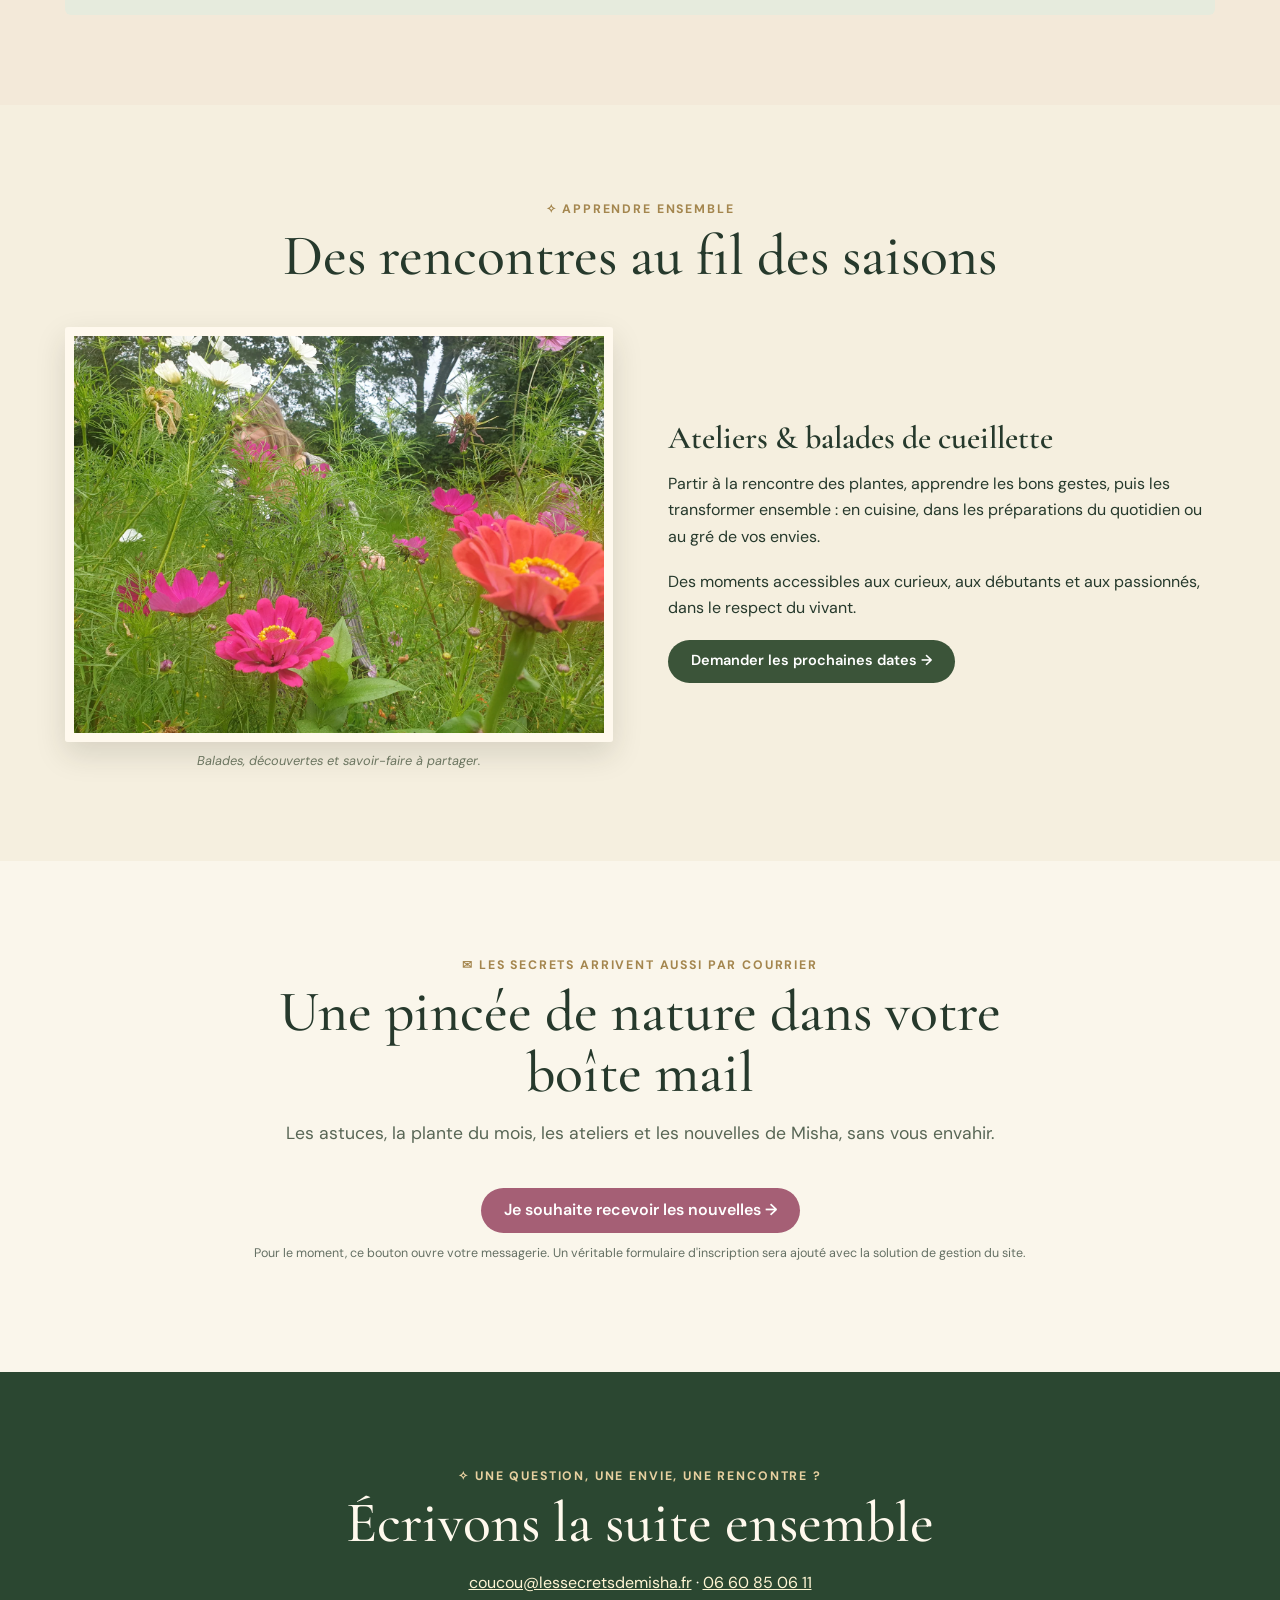
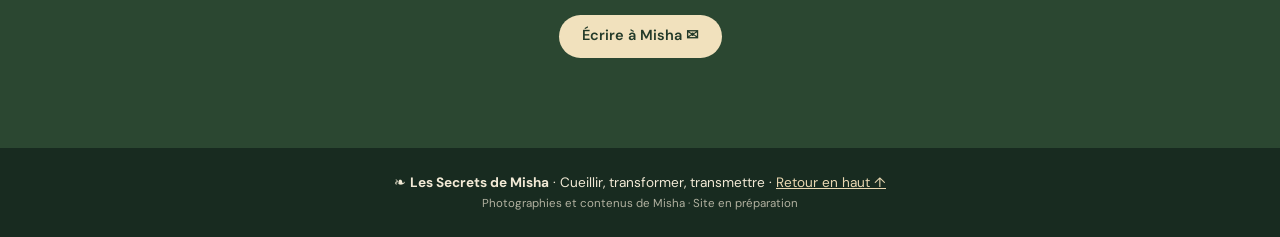
==== commit 8ae4137e: "Add files via upload" ====
--- a/index.html
+++ b/index.html
@@ -1,13 +1,14 @@
 <!DOCTYPE html>
+
 <html lang="fr"><head><meta charset="utf-8"/><meta content="width=device-width,initial-scale=1" name="viewport"/><meta content="#1c3023" name="theme-color"/><meta content="Les Secrets de Misha : plantes sauvages, cueillette respectueuse, transformations artisanales, cuisine et ateliers. Une touche de magie à portée de main." name="description"/><title>Les Secrets de Misha — Cueillir · Transformer · Transmettre</title><link href="style.css" rel="stylesheet"/></head><body>
 <header class="masthead" id="accueil"><div aria-label="Les Secrets de Misha — Cueillir, Transformer, Transmettre" class="banner-desktop"><img alt="Les Secrets de Misha, cueillir, transformer, transmettre — illustration botanique" src="assets/banniere.webp"/></div><div class="banner-mobile"><p class="tiny">Les plantes sauvages, une richesse à portée de main ✧</p><h1>Les Secrets<br/>de Misha</h1><p class="strap">Cueillir · Transformer · Transmettre</p></div></header>
-<nav aria-label="Navigation principale" class="nav"><button aria-controls="links" aria-expanded="false" class="menu-toggle">☰   Découvrir le site</button><div class="navlinks" id="links"><a href="#accueil">Accueil</a><a href="#univers">L'univers de Misha</a><a href="#plantes">Plantes sauvages</a><a href="#boutique">Boutique</a><a href="#agenda">Agenda</a><a href="#astuces-publiees">Astuces</a><a href="#astuce">Lessive au lierre</a><a href="#traiteur">Cuisine &amp; traiteur</a><a href="#ateliers">Ateliers</a><a href="#contact">Contact</a></div></nav>
-<main><section aria-labelledby="hero-title" class="hero"><div class="hero-copy"><span class="eyebrow">Bienvenue dans un univers vivant</span><h2 id="hero-title">La nature recèle <em>mille secrets…</em></h2><p>Dans les bois, au détour d'un sentier, au fil des saisons… Misha révèle les trésors des plantes sauvages, entre gourmandise, savoir-faire et émerveillement.</p><a class="button cream" href="#univers">Entrer dans son univers <span aria-hidden="true">✧</span></a></div><div class="hero-photo"><img alt="Fraises fraîches et pétales de roses dans un bol en bois, photographie originale" loading="eager" src="assets/fraises.webp"/><span class="photo-signature" aria-label="Photo : Sylvain Le Sauce">Photo : Sylvain Le Sauce</span></div></section><section aria-label="À découvrir dès aujourd'hui" class="quicklinks"><article class="quickcard"><span class="eyebrow">✧ Le conseil de Misha</span><h3>Une lessive née de la forêt</h3><p>Le lierre, une plante généreuse à découvrir autrement.</p><a class="text-link" href="#astuce">Découvrir l’astuce du jour →</a></article><article class="quickcard"><span class="eyebrow">✉ Les nouvelles de Misha</span><h3>Un secret dans votre boîte mail</h3><p>Plantes du mois, astuces et invitations au fil des saisons.</p><a class="text-link" href="#newsletter">Recevoir les nouvelles →</a></article></section>
+<nav aria-label="Navigation principale" class="nav"><button aria-controls="links" aria-expanded="false" class="menu-toggle">☰   Découvrir le site</button><div class="navlinks" id="links"><a href="#accueil">Accueil</a><a href="#univers">L'univers de Misha</a><a href="#plantes">Plantes sauvages</a><a href="#boutique">Boutique</a><a href="#agenda">Agenda</a><a href="#astuces-publiees">Astuces</a><a href="#traiteur">Cuisine &amp; traiteur</a><a href="#ateliers">Ateliers</a><a href="#contact">Contact</a></div></nav>
+<main><section aria-labelledby="hero-title" class="hero"><div class="hero-copy"><span class="eyebrow">Bienvenue dans un univers vivant</span><h2 id="hero-title">La nature recèle <em>mille secrets…</em></h2><p>Dans les bois, au détour d'un sentier, au fil des saisons… Misha révèle les trésors des plantes sauvages, entre gourmandise, savoir-faire et émerveillement.</p><a class="button cream" href="#univers">Entrer dans son univers <span aria-hidden="true">✧</span></a></div><div class="hero-photo"><img alt="Fraises fraîches et pétales de roses dans un bol en bois, photographie originale" loading="eager" src="assets/fraises.webp"/><span aria-label="Photo : Sylvain Le Sauce" class="photo-signature">Photo : Sylvain Le Sauce</span></div></section><section aria-label="À découvrir dès aujourd'hui" class="quicklinks"><article class="quickcard"><span class="eyebrow">✧ Le conseil de Misha</span><h3>Une lessive née de la forêt</h3><p>Le lierre, une plante généreuse à découvrir autrement.</p><a class="text-link" href="#astuces-publiees">Découvrir l’astuce du moment →</a></article><article class="quickcard"><span class="eyebrow">✉ Les nouvelles de Misha</span><h3>Un secret dans votre boîte mail</h3><p>Plantes du mois, astuces et invitations au fil des saisons.</p><a class="text-link" href="#newsletter">Recevoir les nouvelles →</a></article></section>
 <section aria-label="Découvrir les activités" class="tiles"><a class="tile" href="#univers"><img alt="Misha en démonstration culinaire sur scène" src="assets/scene.webp"/><span>Une cuisine vivante <small>Découvrir son histoire →</small></span></a><a class="tile" href="#plantes"><img alt="Lierre grimpant sur un arbre" src="assets/lierre.webp"/><span>Plantes sauvages <small>Explorer la nature →</small></span></a><a class="tile" href="#traiteur"><img alt="Bocaux du Rêve de canard" src="assets/pots.webp"/><span>Le Rêve de canard <small>Découvrir la spécialité →</small></span></a><a class="tile" href="#ateliers"><img alt="Fleurs et végétation dans un jardin naturel" src="assets/foret.webp"/><span>Ateliers &amp; cueillette <small>Partager et apprendre →</small></span></a></section>
 <section class="section about" id="univers"><div class="section-heading"><span class="eyebrow">✧ Derrière les secrets</span><h2>Une autre façon de voir le monde</h2><p class="intro">Des racines culinaires, des rencontres et une curiosité toujours en éveil.</p></div><div class="two-col"><div><p>Magali, que l'on appelle Misha, a grandi au contact d'une cuisine généreuse et des traditions du Sud-Ouest. Après un parcours consacré à l'accompagnement et à la gestion d'équipes, elle a choisi de suivre un autre fil : celui de la nature, de la cuisine et du partage.</p><p>Aujourd'hui, elle cueille, transforme et cuisine les plantes sauvages, mêlant recettes familiales, découvertes et créativité. Chaque saison devient une occasion d'apprendre, de goûter et de transmettre.</p><p class="signature">« La nature est pleine de merveilles pour qui prend le temps de les regarder. »</p></div><figure><img alt="Misha présente son savoir-faire lors d'un événement culinaire" src="assets/scene.webp"/><figcaption>Misha sur scène, aux Gastronomades d'Angoulême.</figcaption></figure></div></section>
-<section class="section green-section" id="plantes"><div class="section-heading"><span class="eyebrow">✧ La forêt a tant à raconter</span><h2>Les plantes sauvages, nos voisines extraordinaires</h2><p class="intro">Apprendre à reconnaître, cueillir avec respect, puis imaginer mille façons de les utiliser.</p></div><div class="two-col plant-grid"><img alt="Lierre grimpant sur le tronc d'un arbre" class="large-img" src="assets/lierre.webp"/><div><h3>Le lierre, un précieux compagnon</h3><p>Il habille les troncs, contribue à protéger l'arbre et offre abri et nourriture à de nombreux habitants de la forêt. Ses fleurs tardives nourrissent les pollinisateurs ; ses baies sont appréciées des oiseaux.</p><p>Et ses feuilles contiennent des saponines : voilà une jolie piste pour préparer une lessive maison !</p><a class="text-link" href="#astuce">Découvrir le conseil de Misha →</a></div></div></section>
-<section class="section" id="astuce"><div class="section-heading"><span class="eyebrow">✧ Le secret à essayer chez soi</span><h2>L'astuce du jour : la lessive au lierre</h2><p class="intro">Une recette simple inspirée des ateliers de Misha.</p></div><div class="recipe"><div aria-label="Les étapes de la recette" class="recipe-note"><span class="eyebrow">✧ Le petit grimoire de Misha</span><div aria-hidden="true" class="recipe-glyph">❦</div><h3>Quelques feuilles,<br/>un peu d’eau…</h3><p>La forêt nous souffle parfois des idées très simples.</p><p class="handwritten">Cueillir avec douceur,<br/>transformer avec soin.</p></div><div class="recipe-text"><h3>La recette de Misha</h3><p><strong>Il vous faut :</strong> environ 50 feuilles de lierre grimpant et de l'eau pour les recouvrir.</p><ol><li>Déchirer les feuilles dans une marmite.</li><li>Les recouvrir d'eau.</li><li>Faire bouillir 5 à 10 minutes, avec un couvercle.</li><li>Laisser infuser une nuit (10 à 12 heures), toujours à couvert.</li><li>Filtrer puis verser dans une bouteille propre.</li></ol><p><strong>Utilisation :</strong> un petit verre de préparation par lessive. Pour le linge blanc, ajouter une cuillère à café de bicarbonate de soude dans le tambour.</p><p><strong>Conservation :</strong> jusqu'à 10 jours au frais. Préparer de petites quantités.</p><aside class="tip"><strong>✧ Le conseil de Misha</strong><p>La plante vous remerciera de ne pas lui prendre plus de <strong>20 feuilles par pied</strong>, si possible. Répartissez votre cueillette entre plusieurs pieds et laissez-lui de quoi poursuivre sa vie tranquille !</p></aside><p class="fineprint">Réservez cette préparation au lavage du linge ; ne l'avalez pas et gardez-la hors de portée des enfants et des animaux. Identifiez la plante avec certitude avant toute cueillette. Les résultats varient selon le linge et la machine.</p><p class="also">Et le lierre a encore d'autres utilisations à découvrir au fil des ateliers…</p></div></div></section>
-<section class="section" id="boutique"><div class="section-heading"><span class="eyebrow">✧ Les créations de Misha</span><h2>La boutique</h2><p class="intro">Les saveurs et créations artisanales au fil des saisons.</p></div><div class="misha-public-grid" id="misha-produits"></div></section><section class="section green-section" id="agenda"><div class="section-heading"><span class="eyebrow">✧ Au plaisir de vous rencontrer</span><h2>Où retrouver Misha ?</h2></div><div class="misha-public-grid" id="misha-agenda"></div></section><section class="section" id="astuces-publiees"><div class="section-heading"><span class="eyebrow">✧ Les petits secrets</span><h2>Les astuces de Misha</h2></div><div class="misha-public-grid" id="misha-astuces"></div></section><section class="section warm" id="traiteur"><div class="section-heading"><span class="eyebrow">✧ De la forêt à l'assiette</span><h2>Une cuisine qui raconte la nature</h2><p class="intro">Traiteur, cuisine à domicile, créations artisanales : des saveurs qui surprennent et rassemblent.</p></div><div class="two-col"><div><h3>Mettre de la magie dans votre assiette</h3><p>Misha imagine des menus adaptés aux envies, aux saisons et aux occasions : repas privés, événements, ateliers cuisine, découvertes gourmandes.</p><p>Sa cuisine fait dialoguer les traditions du Sud-Ouest, les plantes sauvages et des idées d'aujourd'hui.</p><a class="button green" href="mailto:coucou@lessecretsdemisha.fr?subject=Une%20question%20pour%20le%20traiteur%20Misha">Parler d'un projet →</a></div><figure><img alt="Misha aux Gastronomades d'Angoulême, avec des professionnels de la cuisine" src="assets/chefs.webp"/><figcaption>Autour d'une création originale de Misha, Gastronomades d'Angoulême 2023.</figcaption></figure></div><div class="product"><img alt="Bocaux du Rêve de canard, spécialité végétale de Misha" src="assets/pots.webp"/><div><span class="eyebrow">✧ Une spécialité de Misha</span><h3>Le Rêve de canard</h3><p>Un bloc végétal gourmand, imaginé pour surprendre les papilles et ouvrir de nouveaux horizons.</p><a class="text-link" href="#temoignages">Ce qu'ils en disent →</a></div></div><section class="testimonials-in-product" id="temoignages"><div class="section-heading"><span class="eyebrow">✧ À propos du Rêve de canard</span><h2>Ce qu'ils en disent…</h2></div><div class="quotes"><blockquote>« C'est très étonnant d'équilibres ! Je ne délaisserai jamais le foie gras de qualité mais cette préparation est superbe. »<cite>Alain Darroze · ancien chef cuisinier à l'Élysée</cite></blockquote><blockquote>« Un produit gourmand exceptionnel en bouche, avec que du végétal ! Merci pour cette belle découverte. »<cite>Emmanuelle Algrain · MasterChef, Top Chef</cite></blockquote><blockquote>« Bluffant ! »<cite>Joël Cabane · éleveur de canards à Mugron</cite></blockquote></div></section></section>
+<section class="section green-section" id="plantes"><div class="section-heading"><span class="eyebrow">✧ La forêt a tant à raconter</span><h2>Les plantes sauvages, nos voisines extraordinaires</h2><p class="intro">Apprendre à reconnaître, cueillir avec respect, puis imaginer mille façons de les utiliser.</p></div><div class="two-col plant-grid"><img alt="Lierre grimpant sur le tronc d'un arbre" class="large-img" src="assets/lierre.webp"/><div><h3>Le lierre, un précieux compagnon</h3><p>Il habille les troncs, contribue à protéger l'arbre et offre abri et nourriture à de nombreux habitants de la forêt. Ses fleurs tardives nourrissent les pollinisateurs ; ses baies sont appréciées des oiseaux.</p><p>Et ses feuilles contiennent des saponines : voilà une jolie piste pour préparer une lessive maison !</p><a class="text-link" href="#astuces-publiees">Découvrir le conseil de Misha →</a></div></div></section>
+
+<section class="section" id="boutique"><div class="section-heading"><span class="eyebrow">✧ Les créations de Misha</span><h2>La boutique</h2><p class="intro">Les saveurs et créations artisanales au fil des saisons.</p></div><div class="misha-public-grid" id="misha-produits"></div></section><section class="section green-section" id="agenda"><div class="section-heading"><span class="eyebrow">✧ Au plaisir de vous rencontrer</span><h2>Où retrouver Misha ?</h2></div><div class="misha-public-grid" id="misha-agenda"></div></section><section class="section" id="astuces-publiees"><div class="section-heading"><span class="eyebrow">✧ Les petits secrets</span><h2>Les astuces de Misha</h2><p class="intro">L’astuce du moment et les deux précédentes, à découvrir au fil des saisons.</p></div><div class="misha-astuce-moment" id="misha-astuce-moment"><h3>L’astuce du moment : la lessive au lierre</h3><div class="recipe"><div aria-label="Les étapes de la recette" class="recipe-note"><span class="eyebrow">✧ Le carnet des astuces</span><div aria-hidden="true" class="recipe-glyph">❦</div><h3>Quelques feuilles,<br/>un peu d’eau…</h3><p>La forêt nous souffle parfois des idées très simples.</p><p class="handwritten">Cueillir avec douceur,<br/>transformer avec soin.</p></div><div class="recipe-text"><h3>La recette de Misha</h3><p><strong>Il vous faut :</strong> environ 50 feuilles de lierre grimpant et de l'eau pour les recouvrir.</p><ol><li>Déchirer les feuilles dans une marmite.</li><li>Les recouvrir d'eau.</li><li>Faire bouillir 5 à 10 minutes, avec un couvercle.</li><li>Laisser infuser une nuit (10 à 12 heures), toujours à couvert.</li><li>Filtrer puis verser dans une bouteille propre.</li></ol><p><strong>Utilisation :</strong> un petit verre de préparation par lessive. Pour le linge blanc, ajouter une cuillère à café de bicarbonate de soude dans le tambour.</p><p><strong>Conservation :</strong> jusqu'à 10 jours au frais. Préparer de petites quantités.</p><aside class="tip"><strong>✧ Le conseil de Misha</strong><p>La plante vous remerciera de ne pas lui prendre plus de <strong>20 feuilles par pied</strong>, si possible. Répartissez votre cueillette entre plusieurs pieds et laissez-lui de quoi poursuivre sa vie tranquille !</p></aside><p class="fineprint">Réservez cette préparation au lavage du linge ; ne l'avalez pas et gardez-la hors de portée des enfants et des animaux. Identifiez la plante avec certitude avant toute cueillette. Les résultats varient selon le linge et la machine.</p><p class="also">Et le lierre a encore d'autres utilisations à découvrir au fil des ateliers…</p></div></div></div><h3 class="misha-previous-title">Les deux astuces précédentes</h3><div class="misha-public-grid" id="misha-astuces"></div></section><section class="section warm" id="traiteur"><div class="section-heading"><span class="eyebrow">✧ De la forêt à l'assiette</span><h2>Une cuisine qui raconte la nature</h2><p class="intro">Traiteur, cuisine à domicile, créations artisanales : des saveurs qui surprennent et rassemblent.</p></div><div class="two-col"><div><h3>Mettre de la magie dans votre assiette</h3><p>Misha imagine des menus adaptés aux envies, aux saisons et aux occasions : repas privés, événements, ateliers cuisine, découvertes gourmandes.</p><p>Sa cuisine fait dialoguer les traditions du Sud-Ouest, les plantes sauvages et des idées d'aujourd'hui.</p><a class="button green" href="mailto:coucou@lessecretsdemisha.fr?subject=Une%20question%20pour%20le%20traiteur%20Misha">Parler d'un projet →</a></div><figure><img alt="Misha aux Gastronomades d'Angoulême, avec des professionnels de la cuisine" src="assets/chefs.webp"/><figcaption>Autour d'une création originale de Misha, Gastronomades d'Angoulême 2023.</figcaption></figure></div><div class="product"><img alt="Bocaux du Rêve de canard, spécialité végétale de Misha" src="assets/pots.webp"/><div><span class="eyebrow">✧ Une spécialité de Misha</span><h3>Le Rêve de canard</h3><p>Un bloc végétal gourmand, imaginé pour surprendre les papilles et ouvrir de nouveaux horizons.</p><a class="text-link" href="#temoignages">Ce qu'ils en disent →</a></div></div><section class="testimonials-in-product" id="temoignages"><div class="section-heading"><span class="eyebrow">✧ À propos du Rêve de canard</span><h2>Ce qu'ils en disent…</h2></div><div class="quotes"><blockquote>« C'est très étonnant d'équilibres ! Je ne délaisserai jamais le foie gras de qualité mais cette préparation est superbe. »<cite>Alain Darroze · ancien chef cuisinier à l'Élysée</cite></blockquote><blockquote>« Un produit gourmand exceptionnel en bouche, avec que du végétal ! Merci pour cette belle découverte. »<cite>Emmanuelle Algrain · MasterChef, Top Chef</cite></blockquote><blockquote>« Bluffant ! »<cite>Joël Cabane · éleveur de canards à Mugron</cite></blockquote></div></section></section>
 <section class="section" id="ateliers"><div class="section-heading"><span class="eyebrow">✧ Apprendre ensemble</span><h2>Des rencontres au fil des saisons</h2></div><div class="two-col"><figure><img alt="Fleurs sauvages et plantes en pleine nature" src="assets/foret.webp"/><figcaption>Balades, découvertes et savoir-faire à partager.</figcaption></figure><div><h3>Ateliers &amp; balades de cueillette</h3><p>Partir à la rencontre des plantes, apprendre les bons gestes, puis les transformer ensemble : en cuisine, dans les préparations du quotidien ou au gré de vos envies.</p><p>Des moments accessibles aux curieux, aux débutants et aux passionnés, dans le respect du vivant.</p><a class="button green" href="mailto:coucou@lessecretsdemisha.fr?subject=Renseignements%20sur%20les%20ateliers%20Misha">Demander les prochaines dates →</a></div></div></section>
 <section class="section signup" id="newsletter"><div class="section-heading"><span class="eyebrow">✉ Les secrets arrivent aussi par courrier</span><h2>Une pincée de nature dans votre boîte mail</h2><p class="intro">Les astuces, la plante du mois, les ateliers et les nouvelles de Misha, sans vous envahir.</p></div><a class="button rose" href="mailto:coucou@lessecretsdemisha.fr?subject=Inscription%20aux%20nouvelles%20de%20Misha&amp;body=Bonjour%20Misha%2C%0AJe%20souhaite%20recevoir%20vos%20nouvelles%20par%20courriel.%0A">Je souhaite recevoir les nouvelles →</a><p class="fineprint">Pour le moment, ce bouton ouvre votre messagerie. Un véritable formulaire d'inscription sera ajouté avec la solution de gestion du site.</p></section>
 <section class="section contact" id="contact"><span class="eyebrow">✧ Une question, une envie, une rencontre ?</span><h2>Écrivons la suite ensemble</h2><p><a href="mailto:coucou@lessecretsdemisha.fr">coucou@lessecretsdemisha.fr</a> · <a href="tel:+33660850611">06 60 85 06 11</a></p><a class="button cream" href="mailto:coucou@lessecretsdemisha.fr?subject=Bonjour%20Misha">Écrire à Misha ✉</a></section></main><footer>❧ <strong>Les Secrets de Misha</strong> · Cueillir, transformer, transmettre · <a href="#accueil">Retour en haut ↑</a><p>Photographies et contenus de Misha · Site en préparation</p></footer><script src="script.js"></script><script src="publications-locales.js"></script></body></html>
--- a/style.css
+++ b/style.css
@@ -36,3 +36,8 @@
 
 /* Démonstration locale : nouvelles rubriques, photos portrait 3:4 */
 .misha-public-grid{display:grid;grid-template-columns:repeat(auto-fill,minmax(190px,245px));gap:22px;justify-content:center;margin:24px auto;max-width:1100px}.misha-public-card{background:#fffdf8;border-radius:14px;padding:12px;box-shadow:0 3px 14px #172a2017;color:#263e2f}.misha-public-card img{display:block;width:100%;aspect-ratio:3/4;object-fit:contain;background:#f1eee5;border-radius:9px}.misha-public-card h3{margin:12px 0 6px}.misha-public-card p{white-space:pre-line}.misha-public-card a{color:#28563a}.misha-public-empty{text-align:center;grid-column:1/-1;opacity:.7}@media(max-width:550px){.misha-public-grid{grid-template-columns:repeat(2,minmax(0,1fr));gap:10px}.misha-public-card{padding:9px}}
+
+/* V7 : rubrique Astuces fusionnée */
+.misha-astuce-moment{margin:2rem auto 2.5rem;max-width:1100px}
+.misha-astuce-moment>h3{font-size:clamp(1.35rem,2.5vw,2rem);text-align:center;margin-bottom:1.5rem}
+.misha-previous-title{text-align:center;margin:2.5rem 0 1.2rem;font-size:1.45rem}
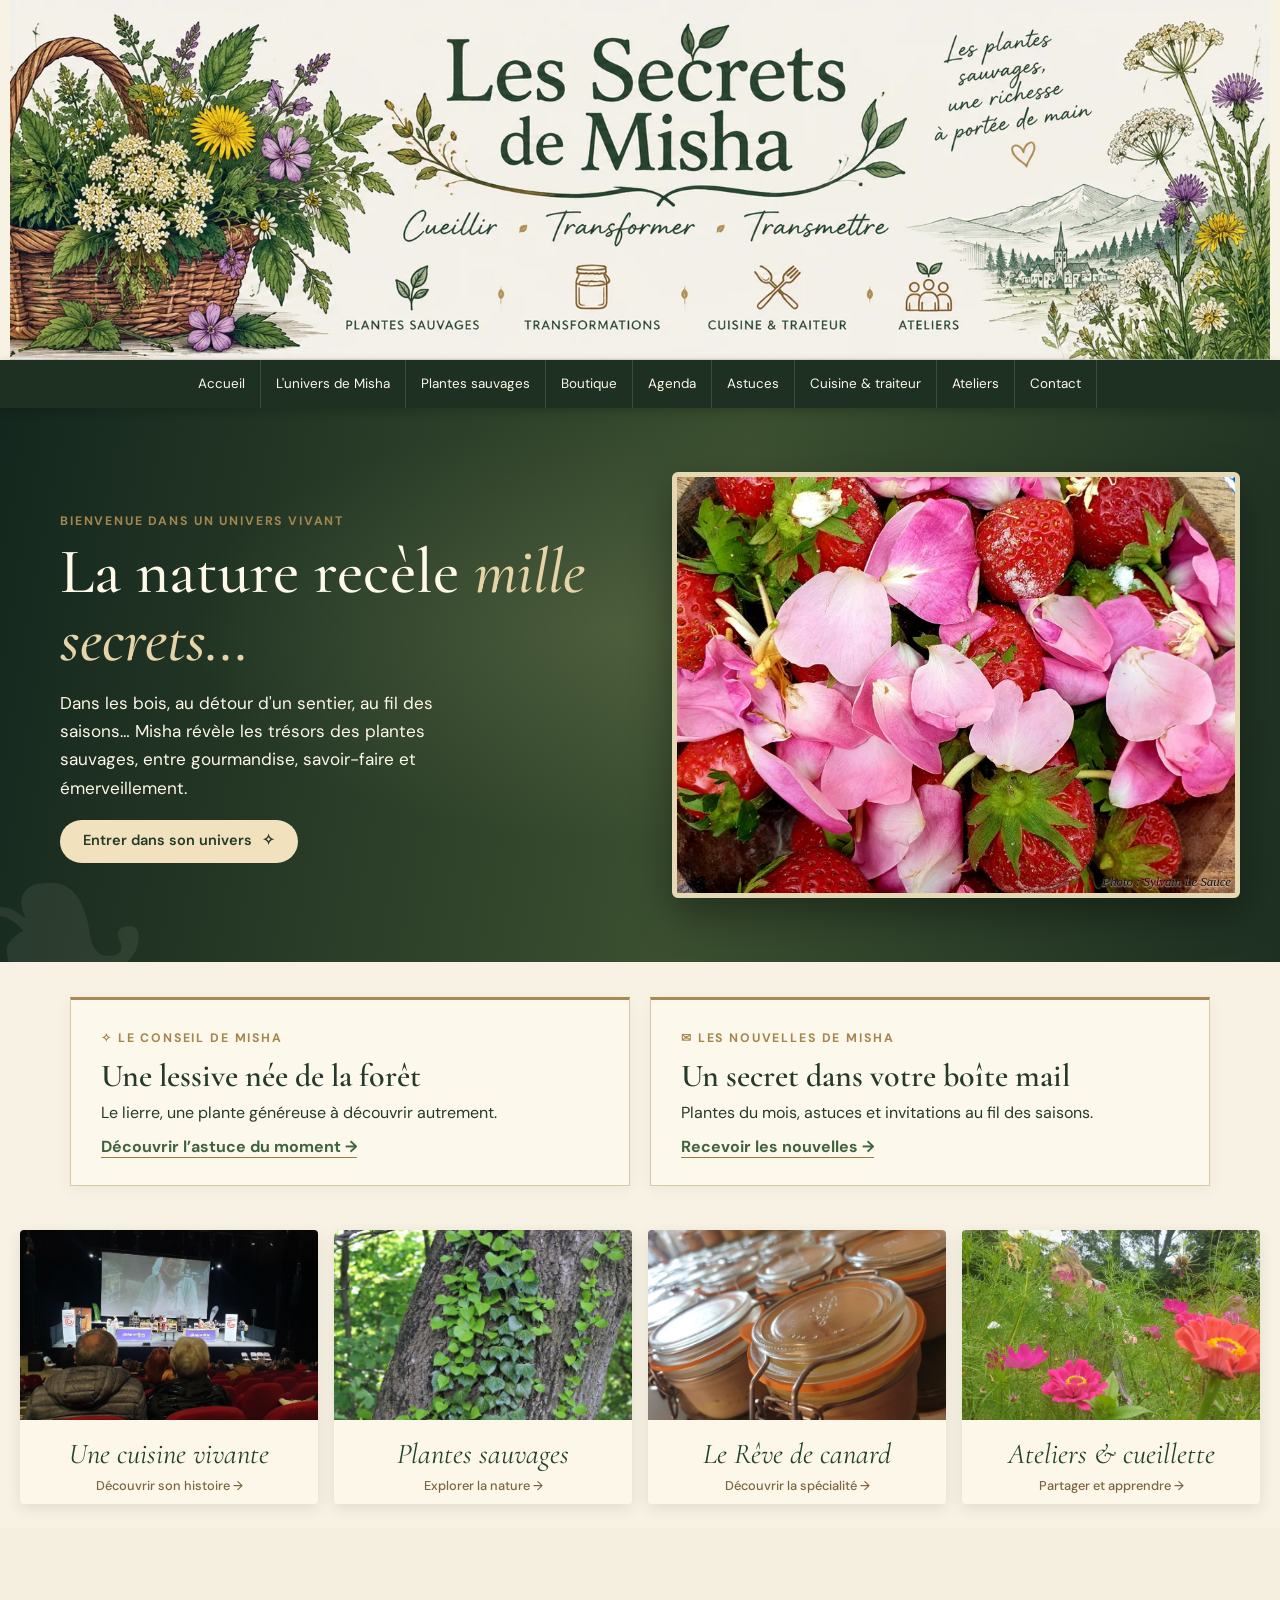
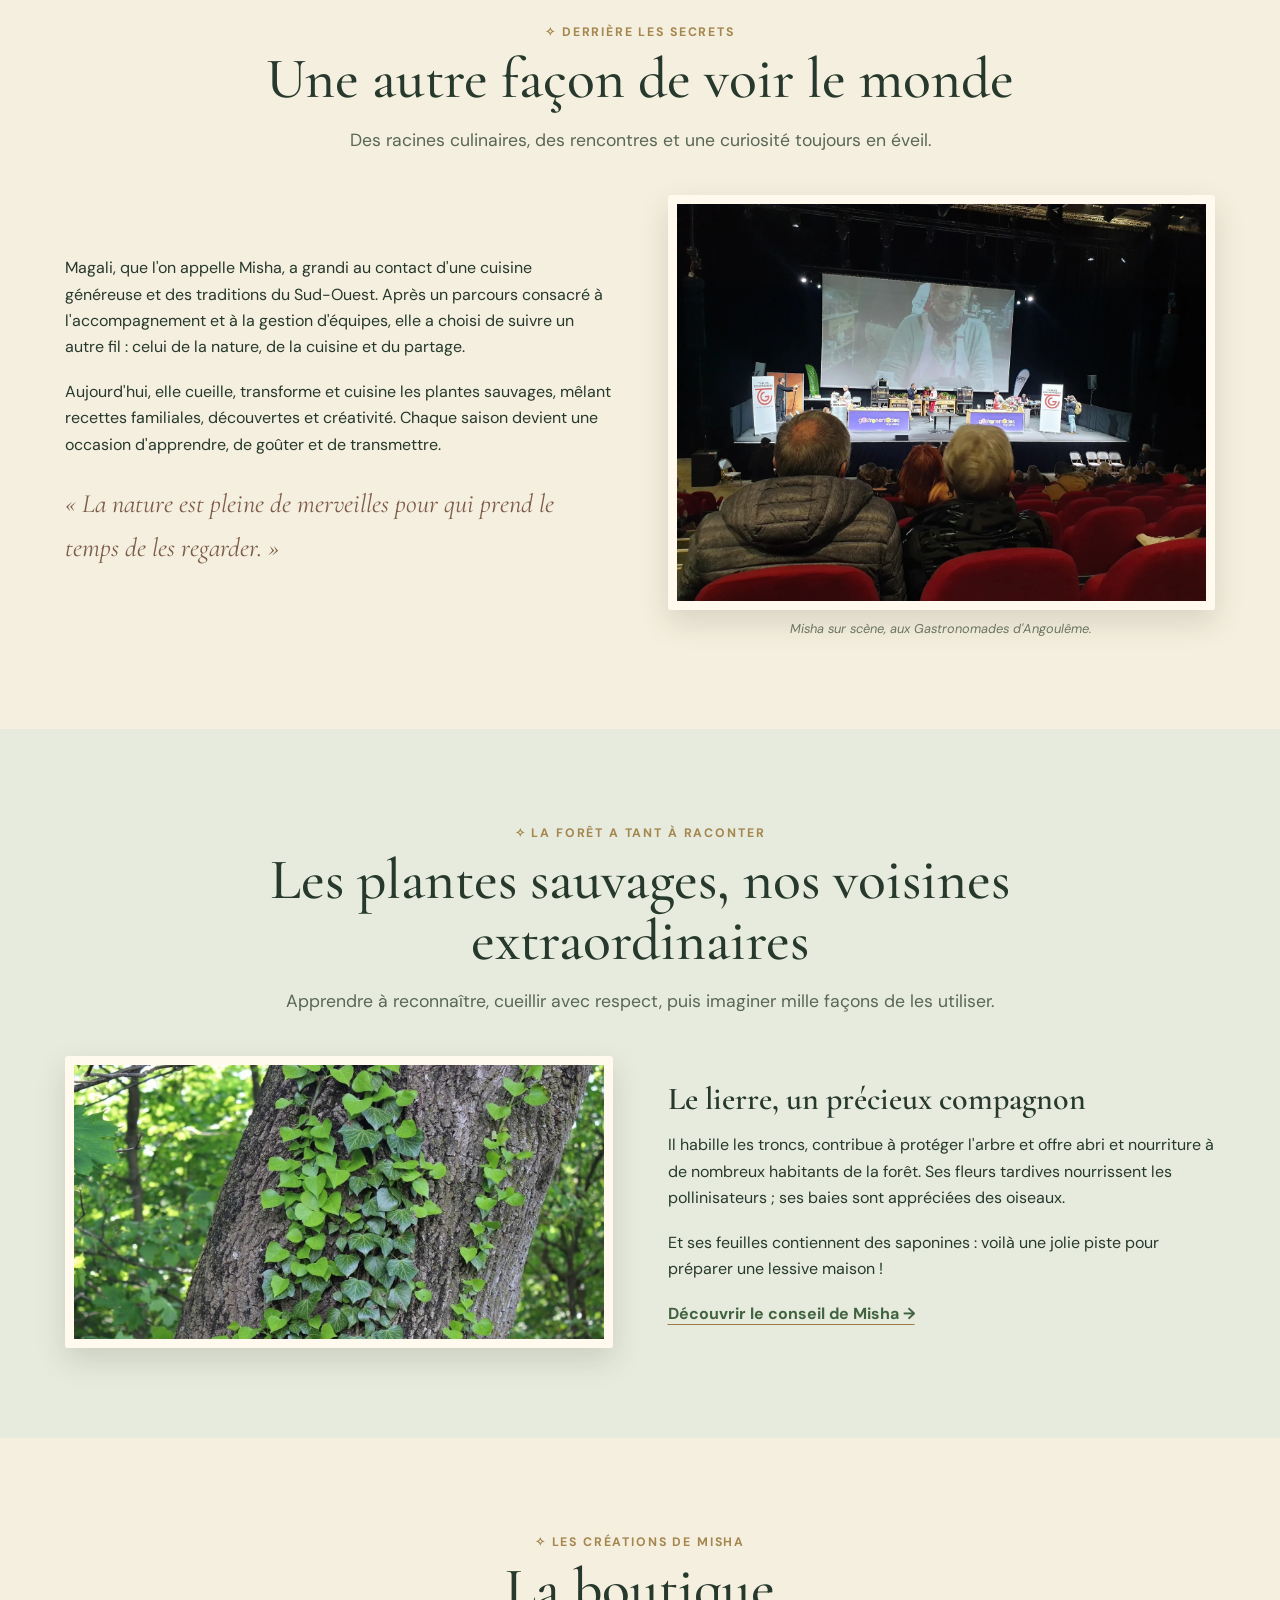
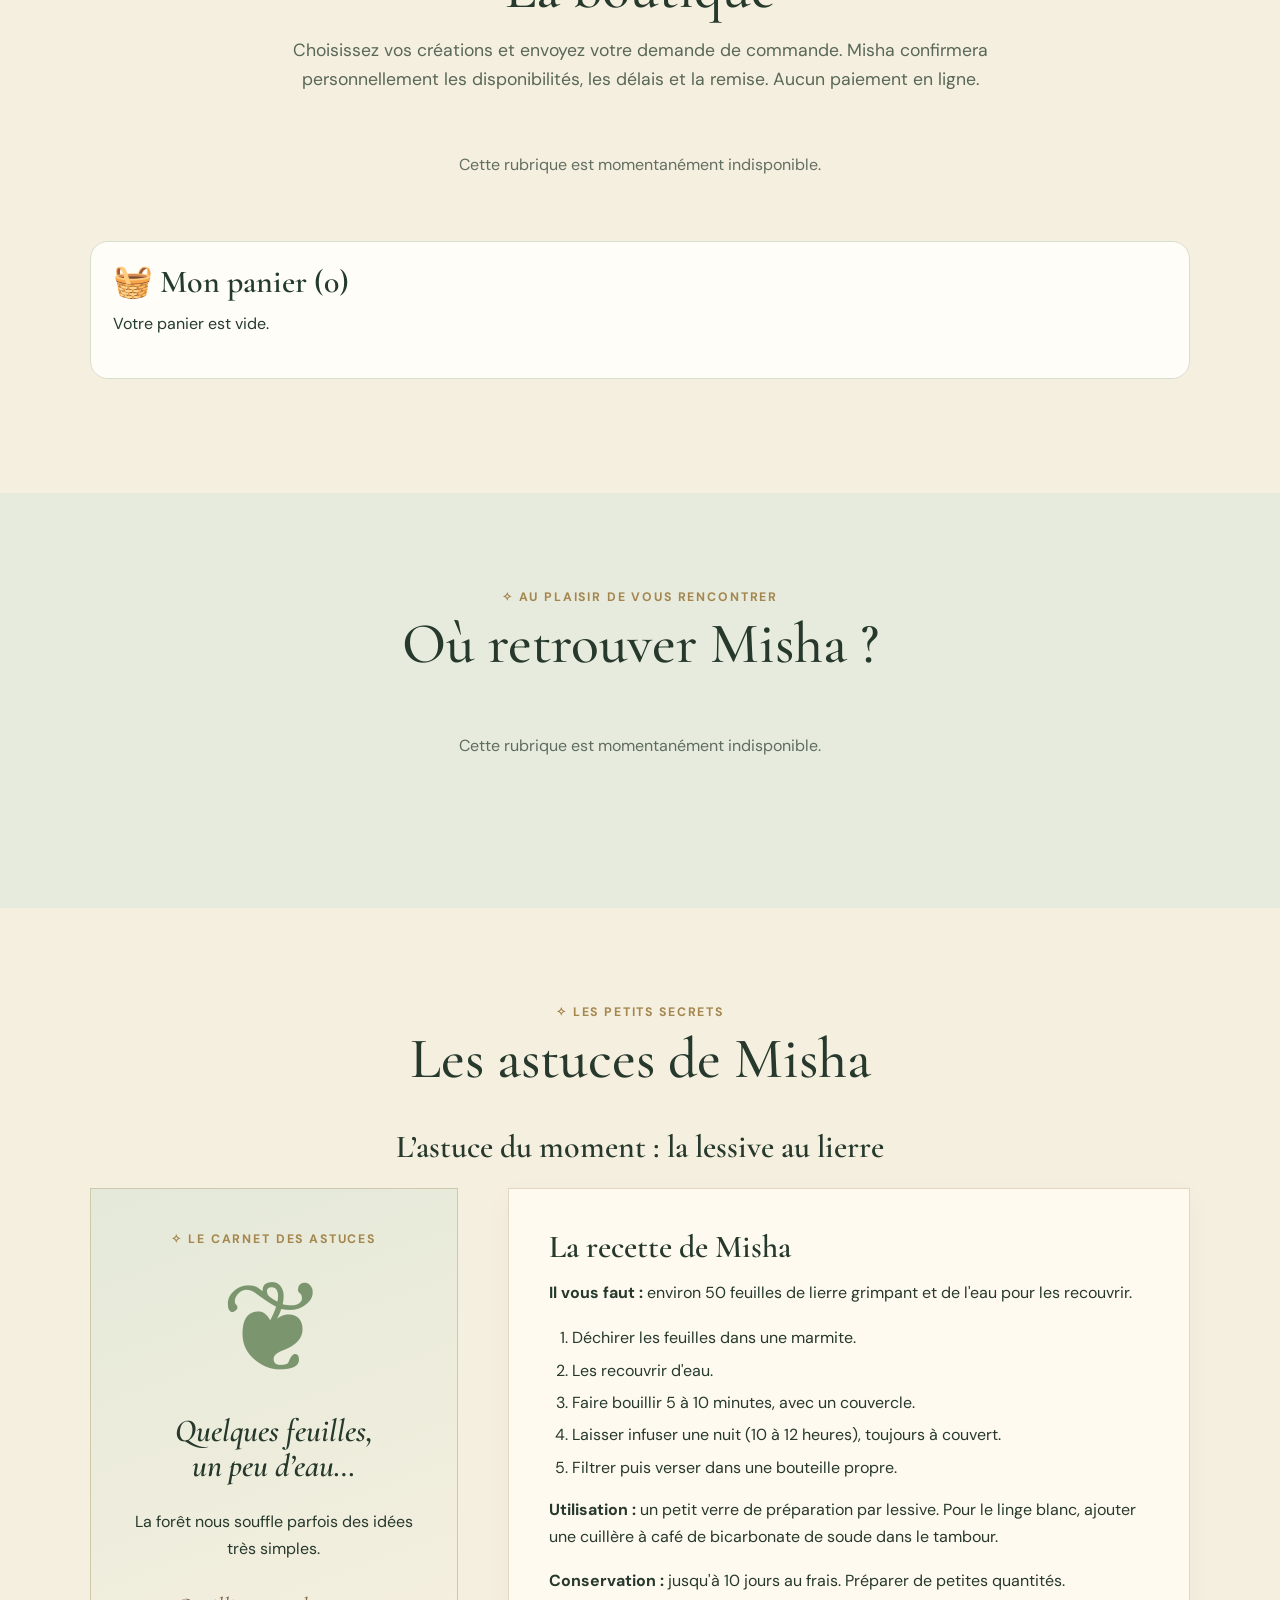
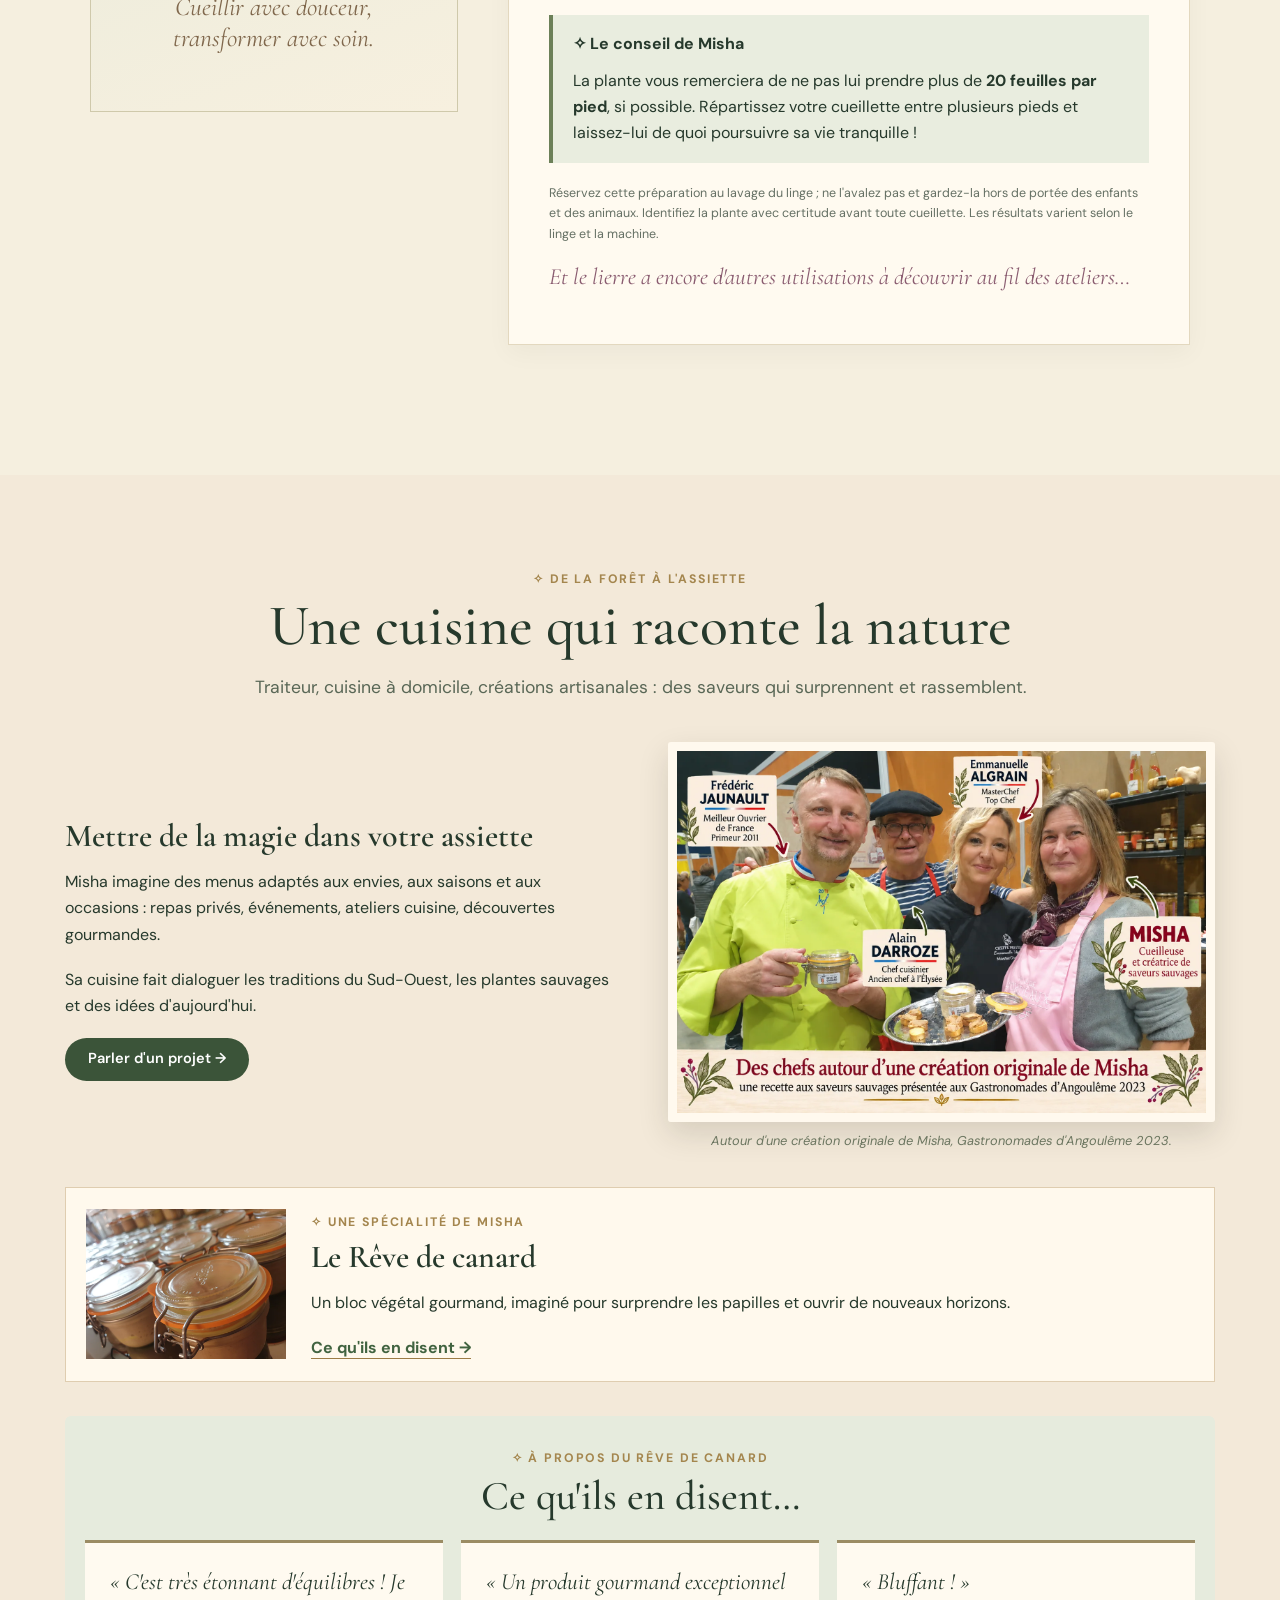
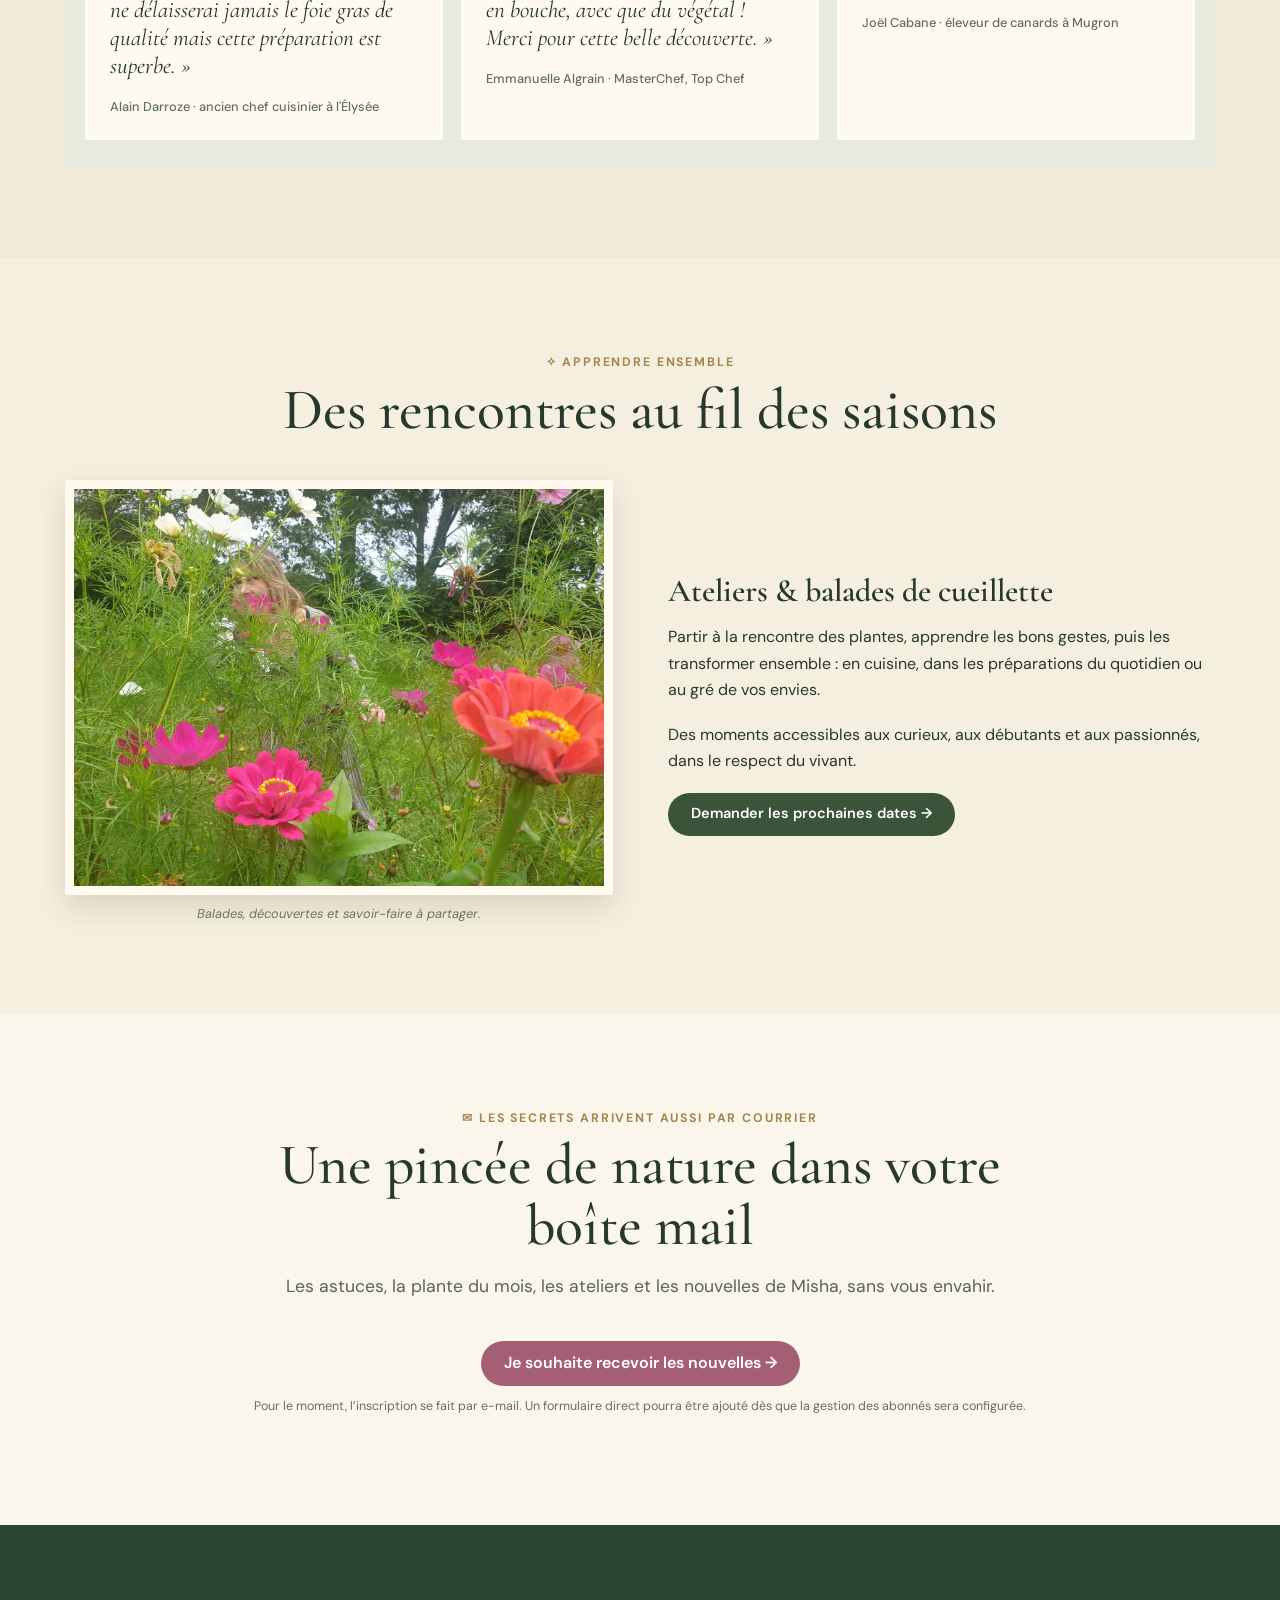
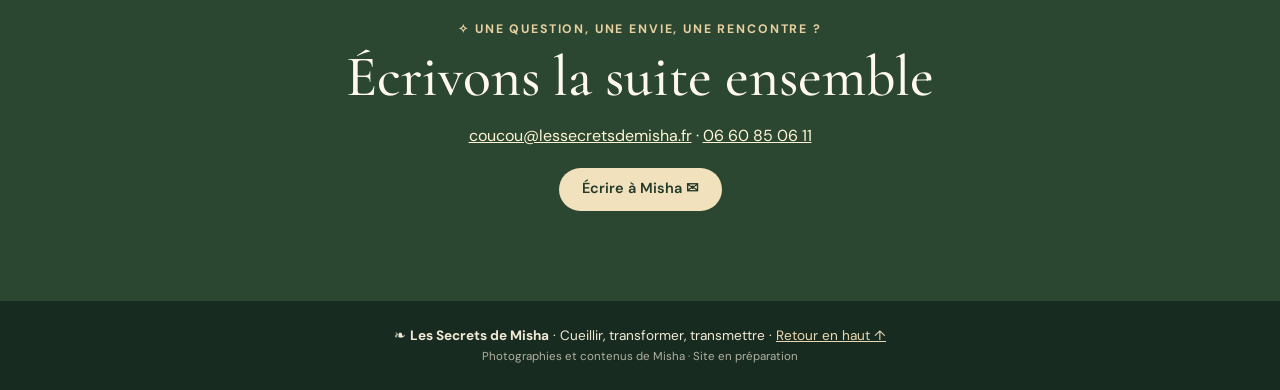
==== commit 9f77c7c0: "Ajout du panier et formulaire de commande." ====
--- a/index.html
+++ b/index.html
@@ -7,8 +7,13 @@
 <section aria-label="Découvrir les activités" class="tiles"><a class="tile" href="#univers"><img alt="Misha en démonstration culinaire sur scène" src="assets/scene.webp"/><span>Une cuisine vivante <small>Découvrir son histoire →</small></span></a><a class="tile" href="#plantes"><img alt="Lierre grimpant sur un arbre" src="assets/lierre.webp"/><span>Plantes sauvages <small>Explorer la nature →</small></span></a><a class="tile" href="#traiteur"><img alt="Bocaux du Rêve de canard" src="assets/pots.webp"/><span>Le Rêve de canard <small>Découvrir la spécialité →</small></span></a><a class="tile" href="#ateliers"><img alt="Fleurs et végétation dans un jardin naturel" src="assets/foret.webp"/><span>Ateliers &amp; cueillette <small>Partager et apprendre →</small></span></a></section>
 <section class="section about" id="univers"><div class="section-heading"><span class="eyebrow">✧ Derrière les secrets</span><h2>Une autre façon de voir le monde</h2><p class="intro">Des racines culinaires, des rencontres et une curiosité toujours en éveil.</p></div><div class="two-col"><div><p>Magali, que l'on appelle Misha, a grandi au contact d'une cuisine généreuse et des traditions du Sud-Ouest. Après un parcours consacré à l'accompagnement et à la gestion d'équipes, elle a choisi de suivre un autre fil : celui de la nature, de la cuisine et du partage.</p><p>Aujourd'hui, elle cueille, transforme et cuisine les plantes sauvages, mêlant recettes familiales, découvertes et créativité. Chaque saison devient une occasion d'apprendre, de goûter et de transmettre.</p><p class="signature">« La nature est pleine de merveilles pour qui prend le temps de les regarder. »</p></div><figure><img alt="Misha présente son savoir-faire lors d'un événement culinaire" src="assets/scene.webp"/><figcaption>Misha sur scène, aux Gastronomades d'Angoulême.</figcaption></figure></div></section>
 <section class="section green-section" id="plantes"><div class="section-heading"><span class="eyebrow">✧ La forêt a tant à raconter</span><h2>Les plantes sauvages, nos voisines extraordinaires</h2><p class="intro">Apprendre à reconnaître, cueillir avec respect, puis imaginer mille façons de les utiliser.</p></div><div class="two-col plant-grid"><img alt="Lierre grimpant sur le tronc d'un arbre" class="large-img" src="assets/lierre.webp"/><div><h3>Le lierre, un précieux compagnon</h3><p>Il habille les troncs, contribue à protéger l'arbre et offre abri et nourriture à de nombreux habitants de la forêt. Ses fleurs tardives nourrissent les pollinisateurs ; ses baies sont appréciées des oiseaux.</p><p>Et ses feuilles contiennent des saponines : voilà une jolie piste pour préparer une lessive maison !</p><a class="text-link" href="#astuces-publiees">Découvrir le conseil de Misha →</a></div></div></section>
-
-<section class="section" id="boutique"><div class="section-heading"><span class="eyebrow">✧ Les créations de Misha</span><h2>La boutique</h2><p class="intro">Les saveurs et créations artisanales au fil des saisons.</p></div><div class="misha-public-grid" id="misha-produits"></div></section><section class="section green-section" id="agenda"><div class="section-heading"><span class="eyebrow">✧ Au plaisir de vous rencontrer</span><h2>Où retrouver Misha ?</h2></div><div class="misha-public-grid" id="misha-agenda"></div></section><section class="section" id="astuces-publiees"><div class="section-heading"><span class="eyebrow">✧ Les petits secrets</span><h2>Les astuces de Misha</h2><p class="intro">L’astuce du moment et les deux précédentes, à découvrir au fil des saisons.</p></div><div class="misha-astuce-moment" id="misha-astuce-moment"><h3>L’astuce du moment : la lessive au lierre</h3><div class="recipe"><div aria-label="Les étapes de la recette" class="recipe-note"><span class="eyebrow">✧ Le carnet des astuces</span><div aria-hidden="true" class="recipe-glyph">❦</div><h3>Quelques feuilles,<br/>un peu d’eau…</h3><p>La forêt nous souffle parfois des idées très simples.</p><p class="handwritten">Cueillir avec douceur,<br/>transformer avec soin.</p></div><div class="recipe-text"><h3>La recette de Misha</h3><p><strong>Il vous faut :</strong> environ 50 feuilles de lierre grimpant et de l'eau pour les recouvrir.</p><ol><li>Déchirer les feuilles dans une marmite.</li><li>Les recouvrir d'eau.</li><li>Faire bouillir 5 à 10 minutes, avec un couvercle.</li><li>Laisser infuser une nuit (10 à 12 heures), toujours à couvert.</li><li>Filtrer puis verser dans une bouteille propre.</li></ol><p><strong>Utilisation :</strong> un petit verre de préparation par lessive. Pour le linge blanc, ajouter une cuillère à café de bicarbonate de soude dans le tambour.</p><p><strong>Conservation :</strong> jusqu'à 10 jours au frais. Préparer de petites quantités.</p><aside class="tip"><strong>✧ Le conseil de Misha</strong><p>La plante vous remerciera de ne pas lui prendre plus de <strong>20 feuilles par pied</strong>, si possible. Répartissez votre cueillette entre plusieurs pieds et laissez-lui de quoi poursuivre sa vie tranquille !</p></aside><p class="fineprint">Réservez cette préparation au lavage du linge ; ne l'avalez pas et gardez-la hors de portée des enfants et des animaux. Identifiez la plante avec certitude avant toute cueillette. Les résultats varient selon le linge et la machine.</p><p class="also">Et le lierre a encore d'autres utilisations à découvrir au fil des ateliers…</p></div></div></div><h3 class="misha-previous-title">Les deux astuces précédentes</h3><div class="misha-public-grid" id="misha-astuces"></div></section><section class="section warm" id="traiteur"><div class="section-heading"><span class="eyebrow">✧ De la forêt à l'assiette</span><h2>Une cuisine qui raconte la nature</h2><p class="intro">Traiteur, cuisine à domicile, créations artisanales : des saveurs qui surprennent et rassemblent.</p></div><div class="two-col"><div><h3>Mettre de la magie dans votre assiette</h3><p>Misha imagine des menus adaptés aux envies, aux saisons et aux occasions : repas privés, événements, ateliers cuisine, découvertes gourmandes.</p><p>Sa cuisine fait dialoguer les traditions du Sud-Ouest, les plantes sauvages et des idées d'aujourd'hui.</p><a class="button green" href="mailto:coucou@lessecretsdemisha.fr?subject=Une%20question%20pour%20le%20traiteur%20Misha">Parler d'un projet →</a></div><figure><img alt="Misha aux Gastronomades d'Angoulême, avec des professionnels de la cuisine" src="assets/chefs.webp"/><figcaption>Autour d'une création originale de Misha, Gastronomades d'Angoulême 2023.</figcaption></figure></div><div class="product"><img alt="Bocaux du Rêve de canard, spécialité végétale de Misha" src="assets/pots.webp"/><div><span class="eyebrow">✧ Une spécialité de Misha</span><h3>Le Rêve de canard</h3><p>Un bloc végétal gourmand, imaginé pour surprendre les papilles et ouvrir de nouveaux horizons.</p><a class="text-link" href="#temoignages">Ce qu'ils en disent →</a></div></div><section class="testimonials-in-product" id="temoignages"><div class="section-heading"><span class="eyebrow">✧ À propos du Rêve de canard</span><h2>Ce qu'ils en disent…</h2></div><div class="quotes"><blockquote>« C'est très étonnant d'équilibres ! Je ne délaisserai jamais le foie gras de qualité mais cette préparation est superbe. »<cite>Alain Darroze · ancien chef cuisinier à l'Élysée</cite></blockquote><blockquote>« Un produit gourmand exceptionnel en bouche, avec que du végétal ! Merci pour cette belle découverte. »<cite>Emmanuelle Algrain · MasterChef, Top Chef</cite></blockquote><blockquote>« Bluffant ! »<cite>Joël Cabane · éleveur de canards à Mugron</cite></blockquote></div></section></section>
+<section class="section" id="boutique"><div class="section-heading"><span class="eyebrow">✧ Les créations de Misha</span><h2>La boutique</h2><p class="intro">Choisissez vos créations et envoyez votre demande de commande. Misha confirmera personnellement les disponibilités, les délais et la remise. Aucun paiement en ligne.</p></div><div class="misha-public-grid" id="misha-produits"></div>
+<div class="misha-cart" id="misha-panier"><h3>🧺 Mon panier <span id="misha-cart-count">(0)</span></h3><div id="misha-cart-lines"><p>Votre panier est vide.</p></div><p id="misha-cart-total"></p>
+<form id="misha-order-form" hidden>
+<h3>Envoyer ma demande</h3><div class="misha-form-fields"><label>Prénom et nom <input name="nom" autocomplete="name" required maxlength="100"></label><label>Adresse e-mail <input name="email" type="email" autocomplete="email" required></label><label>Téléphone (facultatif) <input name="telephone" type="tel" autocomplete="tel"></label><label>Mode de remise <select name="remise" required><option value="">Choisir…</option><option>Remise en main propre, à convenir</option><option>Retrait sur un marché, à convenir</option><option>Expédition (frais à confirmer)</option><option>À convenir avec Misha</option></select></label><label class="misha-wide">Un message pour Misha (facultatif) <textarea name="message" rows="3" maxlength="2000"></textarea></label></div>
+<p class="fineprint">Ceci est une demande, pas une commande confirmée. Misha vous répondra pour confirmer la disponibilité, les délais, les éventuels frais d'expédition et les modalités de règlement.</p>
+<label class="misha-consent"><input type="checkbox" required> J'accepte que mes coordonnées soient utilisées pour répondre à cette demande de commande.</label>
+<button class="misha-order-link" type="submit">Envoyer ma demande à Misha →</button><p id="misha-order-status" role="status" aria-live="polite"></p></form></div></section><section class="section green-section" id="agenda"><div class="section-heading"><span class="eyebrow">✧ Au plaisir de vous rencontrer</span><h2>Où retrouver Misha ?</h2></div><div class="misha-public-grid" id="misha-agenda"></div></section><section class="section" id="astuces-publiees"><div class="section-heading"><span class="eyebrow">✧ Les petits secrets</span><h2>Les astuces de Misha</h2></div><div class="misha-astuce-moment" id="misha-astuce-moment"><h3>L’astuce du moment : la lessive au lierre</h3><div class="recipe"><div aria-label="Les étapes de la recette" class="recipe-note"><span class="eyebrow">✧ Le carnet des astuces</span><div aria-hidden="true" class="recipe-glyph">❦</div><h3>Quelques feuilles,<br/>un peu d’eau…</h3><p>La forêt nous souffle parfois des idées très simples.</p><p class="handwritten">Cueillir avec douceur,<br/>transformer avec soin.</p></div><div class="recipe-text"><h3>La recette de Misha</h3><p><strong>Il vous faut :</strong> environ 50 feuilles de lierre grimpant et de l'eau pour les recouvrir.</p><ol><li>Déchirer les feuilles dans une marmite.</li><li>Les recouvrir d'eau.</li><li>Faire bouillir 5 à 10 minutes, avec un couvercle.</li><li>Laisser infuser une nuit (10 à 12 heures), toujours à couvert.</li><li>Filtrer puis verser dans une bouteille propre.</li></ol><p><strong>Utilisation :</strong> un petit verre de préparation par lessive. Pour le linge blanc, ajouter une cuillère à café de bicarbonate de soude dans le tambour.</p><p><strong>Conservation :</strong> jusqu'à 10 jours au frais. Préparer de petites quantités.</p><aside class="tip"><strong>✧ Le conseil de Misha</strong><p>La plante vous remerciera de ne pas lui prendre plus de <strong>20 feuilles par pied</strong>, si possible. Répartissez votre cueillette entre plusieurs pieds et laissez-lui de quoi poursuivre sa vie tranquille !</p></aside><p class="fineprint">Réservez cette préparation au lavage du linge ; ne l'avalez pas et gardez-la hors de portée des enfants et des animaux. Identifiez la plante avec certitude avant toute cueillette. Les résultats varient selon le linge et la machine.</p><p class="also">Et le lierre a encore d'autres utilisations à découvrir au fil des ateliers…</p></div></div></div></section><section class="section warm" id="traiteur"><div class="section-heading"><span class="eyebrow">✧ De la forêt à l'assiette</span><h2>Une cuisine qui raconte la nature</h2><p class="intro">Traiteur, cuisine à domicile, créations artisanales : des saveurs qui surprennent et rassemblent.</p></div><div class="two-col"><div><h3>Mettre de la magie dans votre assiette</h3><p>Misha imagine des menus adaptés aux envies, aux saisons et aux occasions : repas privés, événements, ateliers cuisine, découvertes gourmandes.</p><p>Sa cuisine fait dialoguer les traditions du Sud-Ouest, les plantes sauvages et des idées d'aujourd'hui.</p><a class="button green" href="mailto:coucou@lessecretsdemisha.fr?subject=Une%20question%20pour%20le%20traiteur%20Misha">Parler d'un projet →</a></div><figure><img alt="Misha aux Gastronomades d'Angoulême, avec des professionnels de la cuisine" src="assets/chefs.webp"/><figcaption>Autour d'une création originale de Misha, Gastronomades d'Angoulême 2023.</figcaption></figure></div><div class="product"><img alt="Bocaux du Rêve de canard, spécialité végétale de Misha" src="assets/pots.webp"/><div><span class="eyebrow">✧ Une spécialité de Misha</span><h3>Le Rêve de canard</h3><p>Un bloc végétal gourmand, imaginé pour surprendre les papilles et ouvrir de nouveaux horizons.</p><a class="text-link" href="#temoignages">Ce qu'ils en disent →</a></div></div><section class="testimonials-in-product" id="temoignages"><div class="section-heading"><span class="eyebrow">✧ À propos du Rêve de canard</span><h2>Ce qu'ils en disent…</h2></div><div class="quotes"><blockquote>« C'est très étonnant d'équilibres ! Je ne délaisserai jamais le foie gras de qualité mais cette préparation est superbe. »<cite>Alain Darroze · ancien chef cuisinier à l'Élysée</cite></blockquote><blockquote>« Un produit gourmand exceptionnel en bouche, avec que du végétal ! Merci pour cette belle découverte. »<cite>Emmanuelle Algrain · MasterChef, Top Chef</cite></blockquote><blockquote>« Bluffant ! »<cite>Joël Cabane · éleveur de canards à Mugron</cite></blockquote></div></section></section>
 <section class="section" id="ateliers"><div class="section-heading"><span class="eyebrow">✧ Apprendre ensemble</span><h2>Des rencontres au fil des saisons</h2></div><div class="two-col"><figure><img alt="Fleurs sauvages et plantes en pleine nature" src="assets/foret.webp"/><figcaption>Balades, découvertes et savoir-faire à partager.</figcaption></figure><div><h3>Ateliers &amp; balades de cueillette</h3><p>Partir à la rencontre des plantes, apprendre les bons gestes, puis les transformer ensemble : en cuisine, dans les préparations du quotidien ou au gré de vos envies.</p><p>Des moments accessibles aux curieux, aux débutants et aux passionnés, dans le respect du vivant.</p><a class="button green" href="mailto:coucou@lessecretsdemisha.fr?subject=Renseignements%20sur%20les%20ateliers%20Misha">Demander les prochaines dates →</a></div></div></section>
-<section class="section signup" id="newsletter"><div class="section-heading"><span class="eyebrow">✉ Les secrets arrivent aussi par courrier</span><h2>Une pincée de nature dans votre boîte mail</h2><p class="intro">Les astuces, la plante du mois, les ateliers et les nouvelles de Misha, sans vous envahir.</p></div><a class="button rose" href="mailto:coucou@lessecretsdemisha.fr?subject=Inscription%20aux%20nouvelles%20de%20Misha&amp;body=Bonjour%20Misha%2C%0AJe%20souhaite%20recevoir%20vos%20nouvelles%20par%20courriel.%0A">Je souhaite recevoir les nouvelles →</a><p class="fineprint">Pour le moment, ce bouton ouvre votre messagerie. Un véritable formulaire d'inscription sera ajouté avec la solution de gestion du site.</p></section>
-<section class="section contact" id="contact"><span class="eyebrow">✧ Une question, une envie, une rencontre ?</span><h2>Écrivons la suite ensemble</h2><p><a href="mailto:coucou@lessecretsdemisha.fr">coucou@lessecretsdemisha.fr</a> · <a href="tel:+33660850611">06 60 85 06 11</a></p><a class="button cream" href="mailto:coucou@lessecretsdemisha.fr?subject=Bonjour%20Misha">Écrire à Misha ✉</a></section></main><footer>❧ <strong>Les Secrets de Misha</strong> · Cueillir, transformer, transmettre · <a href="#accueil">Retour en haut ↑</a><p>Photographies et contenus de Misha · Site en préparation</p></footer><script src="script.js"></script><script src="publications-locales.js"></script></body></html>
+<section class="section signup" id="newsletter"><div class="section-heading"><span class="eyebrow">✉ Les secrets arrivent aussi par courrier</span><h2>Une pincée de nature dans votre boîte mail</h2><p class="intro">Les astuces, la plante du mois, les ateliers et les nouvelles de Misha, sans vous envahir.</p></div><a class="button rose" href="mailto:coucou@lessecretsdemisha.fr?subject=Inscription%20aux%20nouvelles%20de%20Misha&amp;body=Bonjour%20Misha%2C%0AJe%20souhaite%20recevoir%20vos%20nouvelles%20par%20courriel.%0A">Je souhaite recevoir les nouvelles →</a><p class="fineprint">Pour le moment, l’inscription se fait par e-mail. Un formulaire direct pourra être ajouté dès que la gestion des abonnés sera configurée.</p></section>
+<section class="section contact" id="contact"><span class="eyebrow">✧ Une question, une envie, une rencontre ?</span><h2>Écrivons la suite ensemble</h2><p><a href="mailto:coucou@lessecretsdemisha.fr">coucou@lessecretsdemisha.fr</a> · <a href="tel:+33660850611">06 60 85 06 11</a></p><a class="button cream" href="mailto:coucou@lessecretsdemisha.fr?subject=Bonjour%20Misha">Écrire à Misha ✉</a></section></main><footer>❧ <strong>Les Secrets de Misha</strong> · Cueillir, transformer, transmettre · <a href="#accueil">Retour en haut ↑</a><p>Photographies et contenus de Misha · Site en préparation</p></footer><script src="script.js"></script><script src="panier.js"></script><script src="publications-locales.js"></script></body></html>
--- a/style.css
+++ b/style.css
@@ -41,3 +41,50 @@
 .misha-astuce-moment{margin:2rem auto 2.5rem;max-width:1100px}
 .misha-astuce-moment>h3{font-size:clamp(1.35rem,2.5vw,2rem);text-align:center;margin-bottom:1.5rem}
 .misha-previous-title{text-align:center;margin:2.5rem 0 1.2rem;font-size:1.45rem}
+
+/* Boutique et agenda : rangées horizontales, sans modifier les astuces. */
+#misha-produits, #misha-agenda {
+  display:flex; flex-wrap:nowrap; justify-content:flex-start;
+  gap:18px; overflow-x:auto; overflow-y:hidden;
+  scroll-snap-type:x mandatory; scroll-behavior:smooth;
+  overscroll-behavior-inline:contain; -webkit-overflow-scrolling:touch;
+  max-width:1100px; padding:8px 5px 20px; margin:20px auto;
+  scrollbar-width:thin; scrollbar-color:#839b7d transparent;
+}
+#misha-produits > .misha-public-card, #misha-agenda > .misha-public-card {
+  flex:0 0 clamp(215px, 28%, 280px); min-width:0;
+  scroll-snap-align:start; box-sizing:border-box;
+}
+#misha-produits > .misha-public-empty, #misha-agenda > .misha-public-empty {
+  flex:1 0 100%;
+}
+.misha-carousel-controls {
+  display:flex; justify-content:flex-end; align-items:center;
+  gap:10px; max-width:1100px; margin:0 auto 2px;
+}
+.misha-carousel-controls[hidden] {display:none}
+.misha-carousel-controls button {
+  border:1px solid #82967b; background:#fffdf8; color:#244630;
+  width:39px; height:39px; border-radius:50%; font-size:24px;
+  cursor:pointer; line-height:1;
+}
+.misha-carousel-controls button:disabled {opacity:.3;cursor:default}
+.misha-carousel-controls button:focus-visible {outline:3px solid #a3a967;outline-offset:2px}
+.misha-carousel-hint {font-size:.9rem;color:#355441;margin-right:auto}
+@media(max-width:550px) {
+  #misha-produits, #misha-agenda {gap:12px;padding-inline:14px;scroll-padding-inline:14px}
+  #misha-produits > .misha-public-card, #misha-agenda > .misha-public-card {
+    flex:0 0 min(78vw,290px);
+  }
+  .misha-carousel-controls {padding-inline:14px}
+}
+@media(prefers-reduced-motion:reduce) {
+  #misha-produits, #misha-agenda {scroll-behavior:auto}
+}
+
+/* Commande simple par e-mail depuis chaque fiche produit */
+.misha-order-link{display:inline-block;margin-top:10px;padding:9px 14px;border-radius:24px;background:#31543a;color:#fff!important;text-decoration:none;font-weight:700;font-size:.88rem}.misha-order-link:hover{background:#203b28}
+
+/* Panier et demande de commande */
+.misha-cart{max-width:1100px;margin:24px auto;padding:22px;background:#fffdf8;border:1px solid #d9dfcf;border-radius:18px;color:#243b2c}
+.misha-cart h3{margin:0 0 12px}.misha-cart-row{display:flex;align-items:center;gap:12px;flex-wrap:wrap;border-bottom:1px solid #e3e7dc;padding:10px 0}.misha-cart-row span{flex:1 1 220px}.misha-cart-row input,.misha-product-actions input{width:68px;padding:7px;border:1px solid #8c9f89;border-radius:8px}.misha-cart-row button{background:#eee8d8;border:0;border-radius:8px;padding:8px 12px;cursor:pointer}.misha-product-actions{display:flex;flex-wrap:wrap;align-items:center;gap:8px;margin-top:12px}.misha-product-actions label{font-size:.88rem}.misha-product-actions .misha-order-link,.misha-cart .misha-order-link{border:0;cursor:pointer}.misha-form-fields{display:grid;grid-template-columns:repeat(2,minmax(0,1fr));gap:14px}.misha-form-fields label{display:flex;flex-direction:column;gap:5px}.misha-form-fields input,.misha-form-fields select,.misha-form-fields textarea{font:inherit;padding:10px;border:1px solid #9eaa98;border-radius:8px;background:#fff}.misha-wide{grid-column:1/-1}.misha-consent{display:block;margin:14px 0}.misha-cart button:disabled{opacity:.5;cursor:wait}#misha-order-status{font-weight:600;overflow-wrap:anywhere}@media(max-width:600px){.misha-form-fields{grid-template-columns:1fr}.misha-wide{grid-column:auto}.misha-cart{padding:14px}}
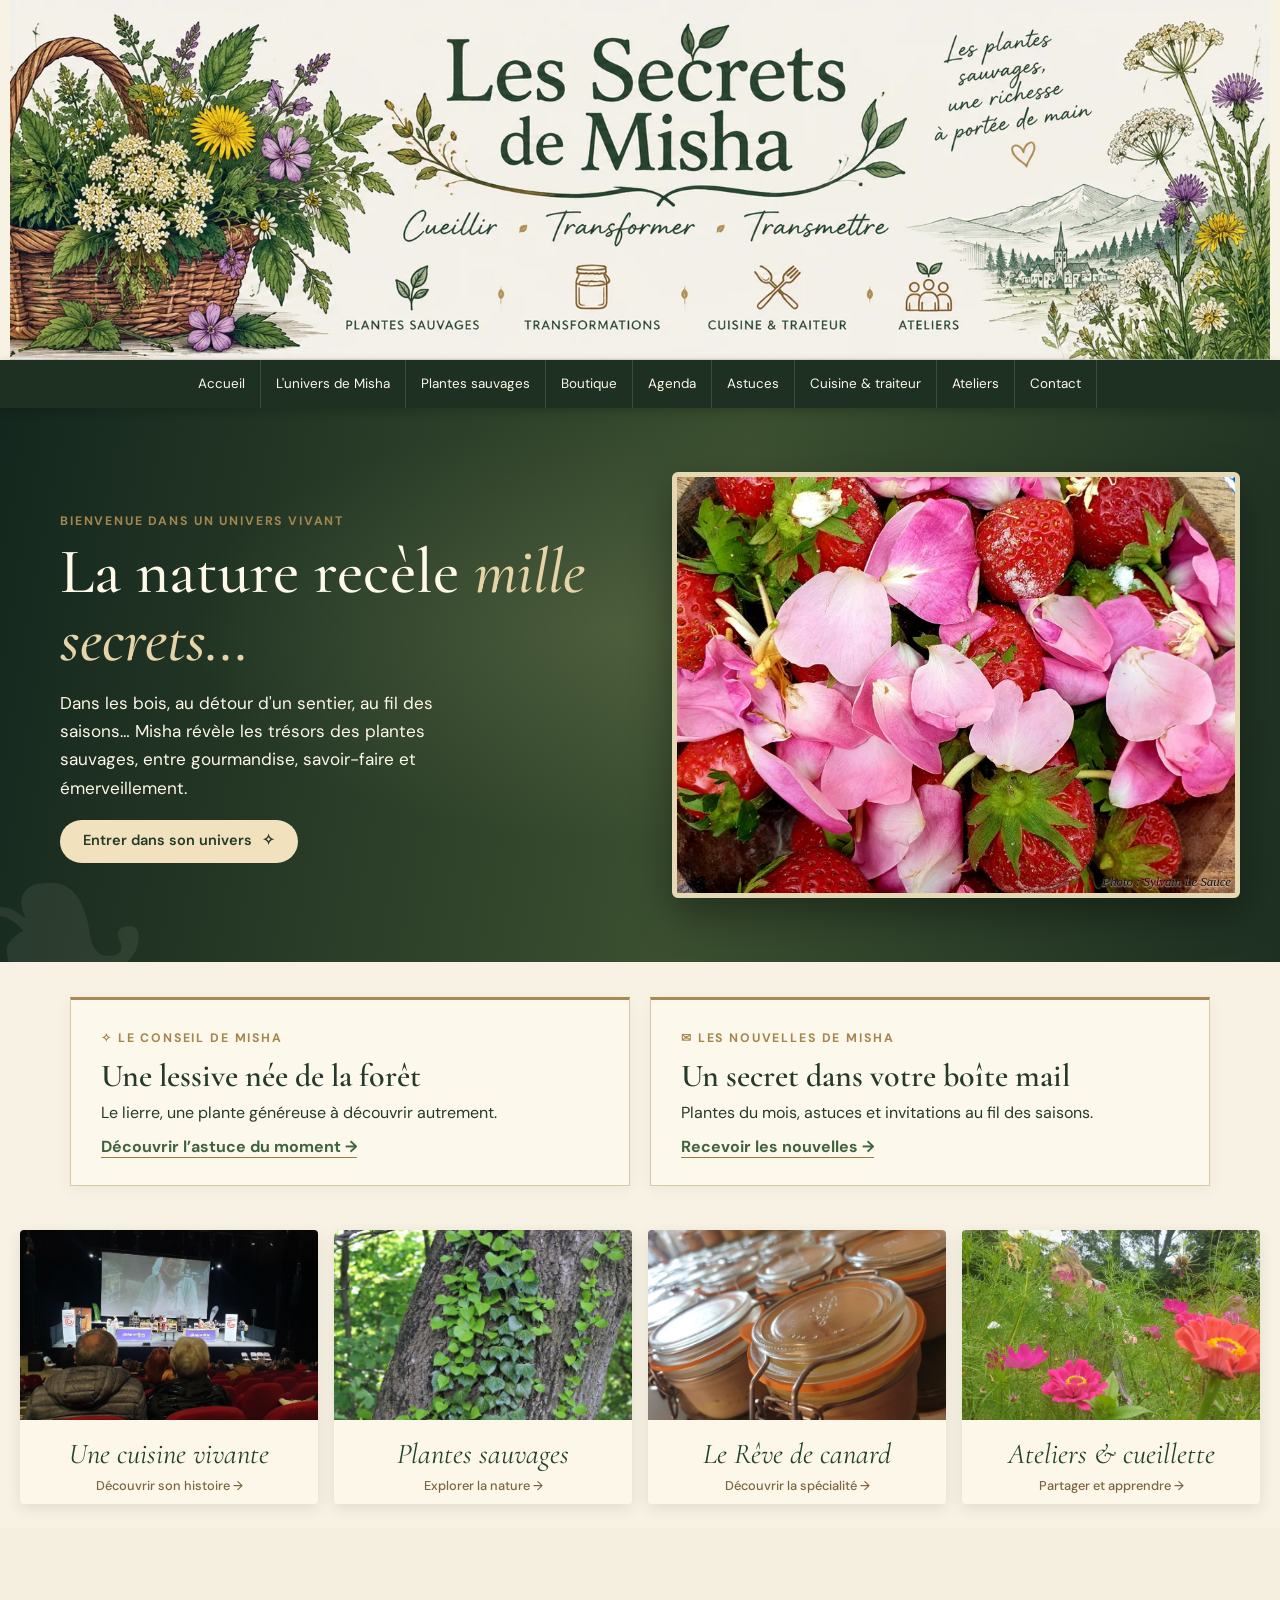
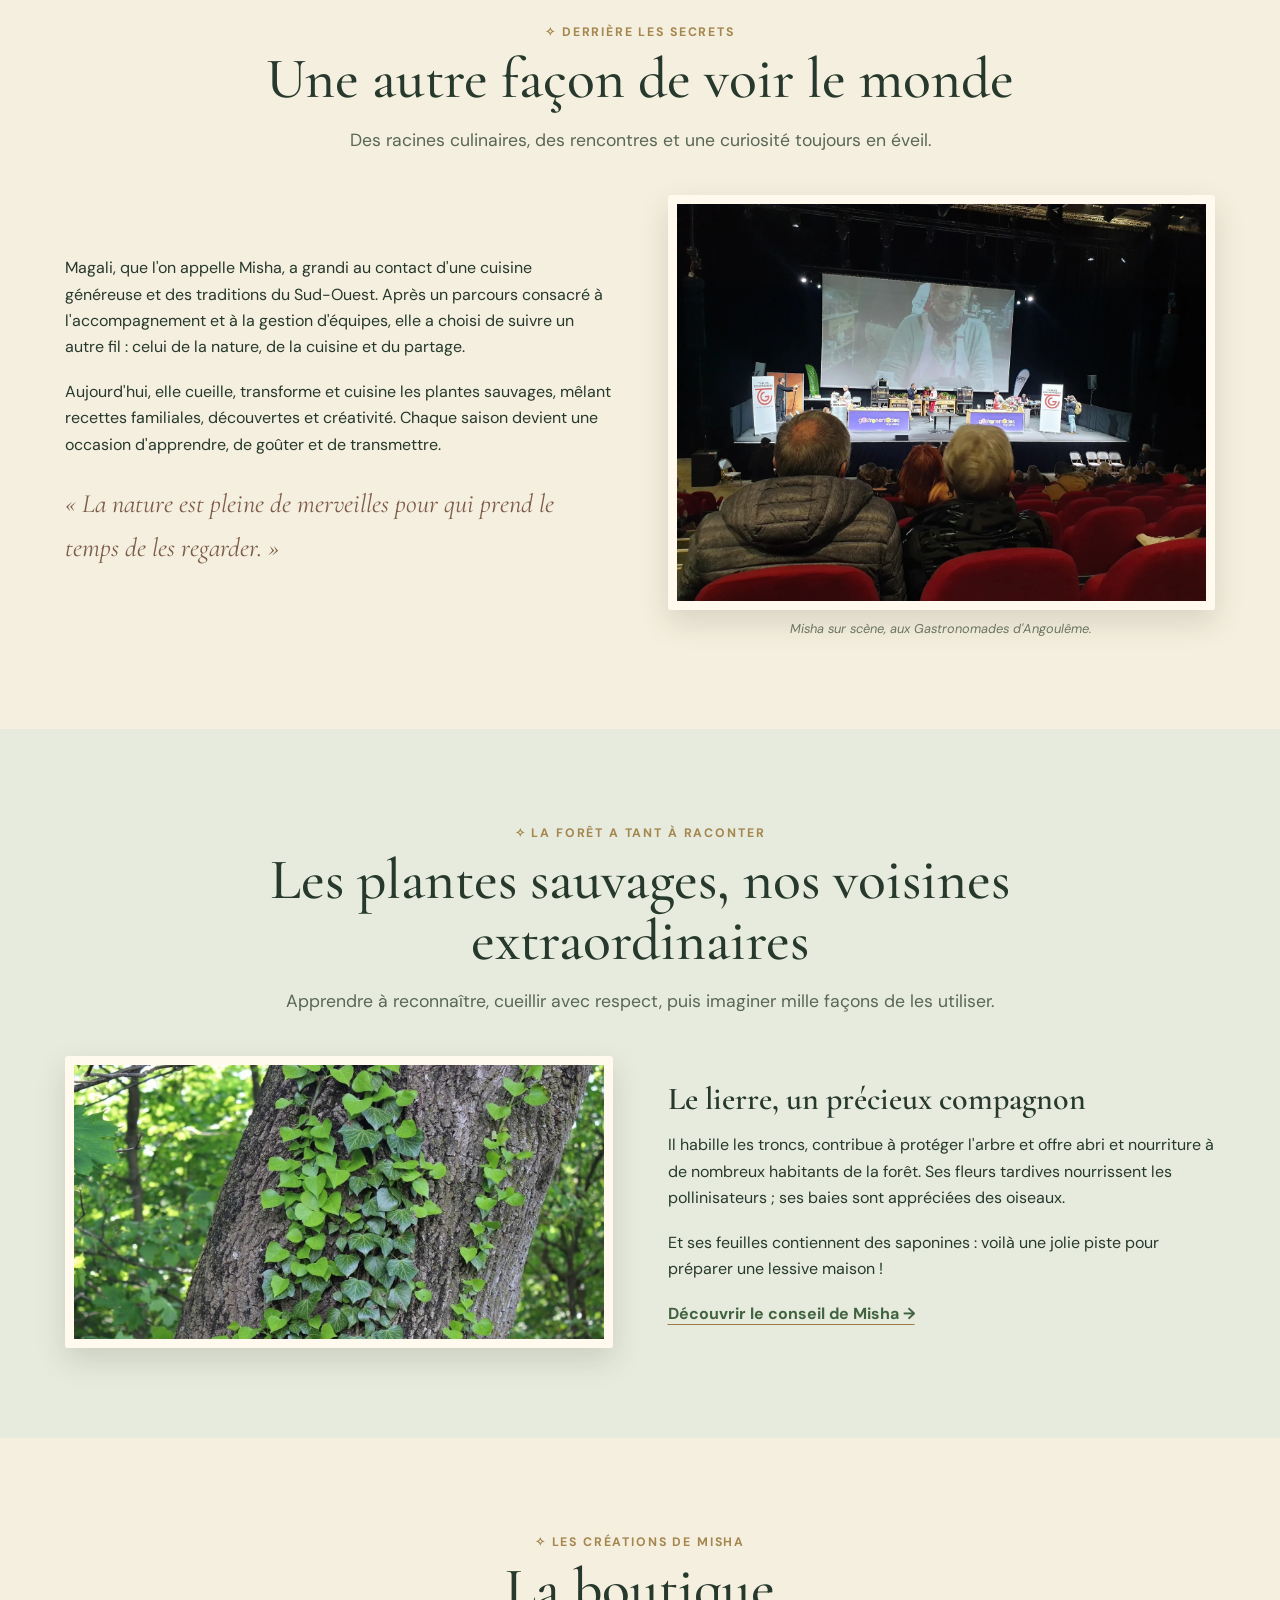
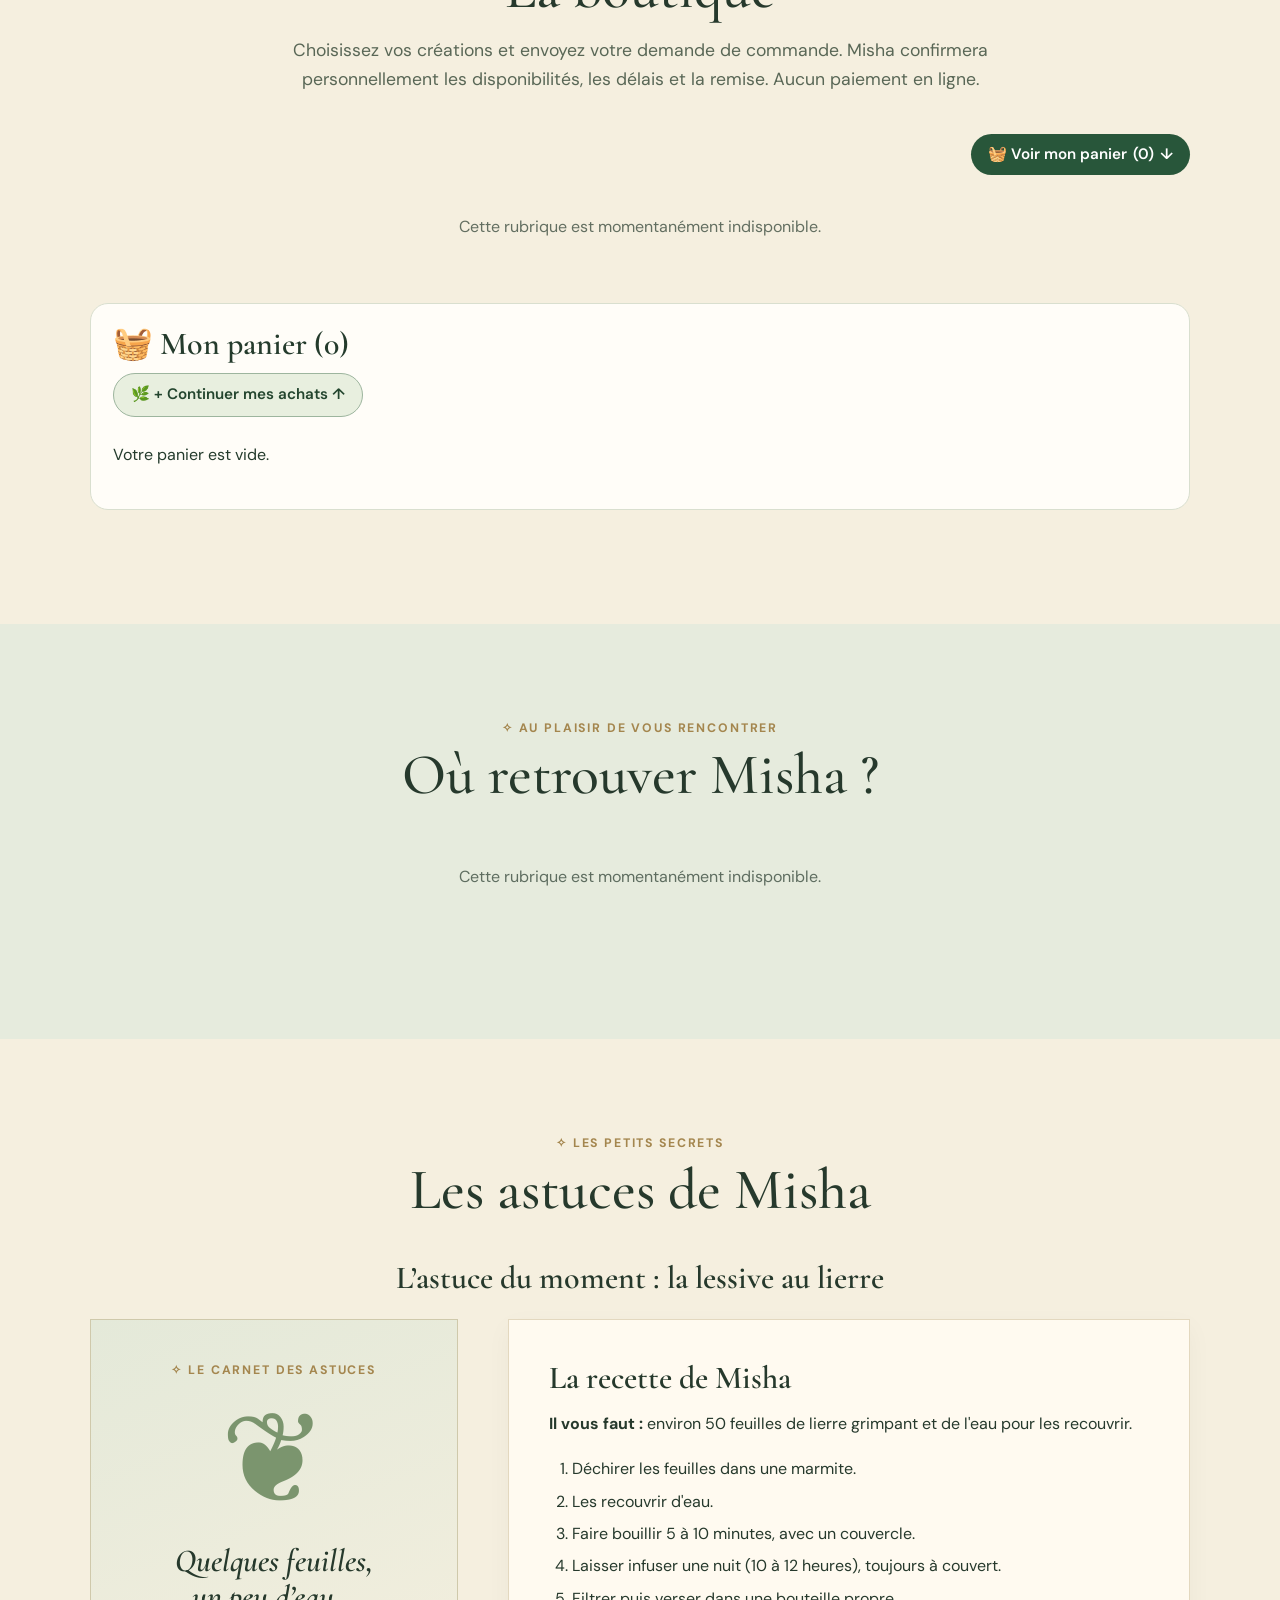
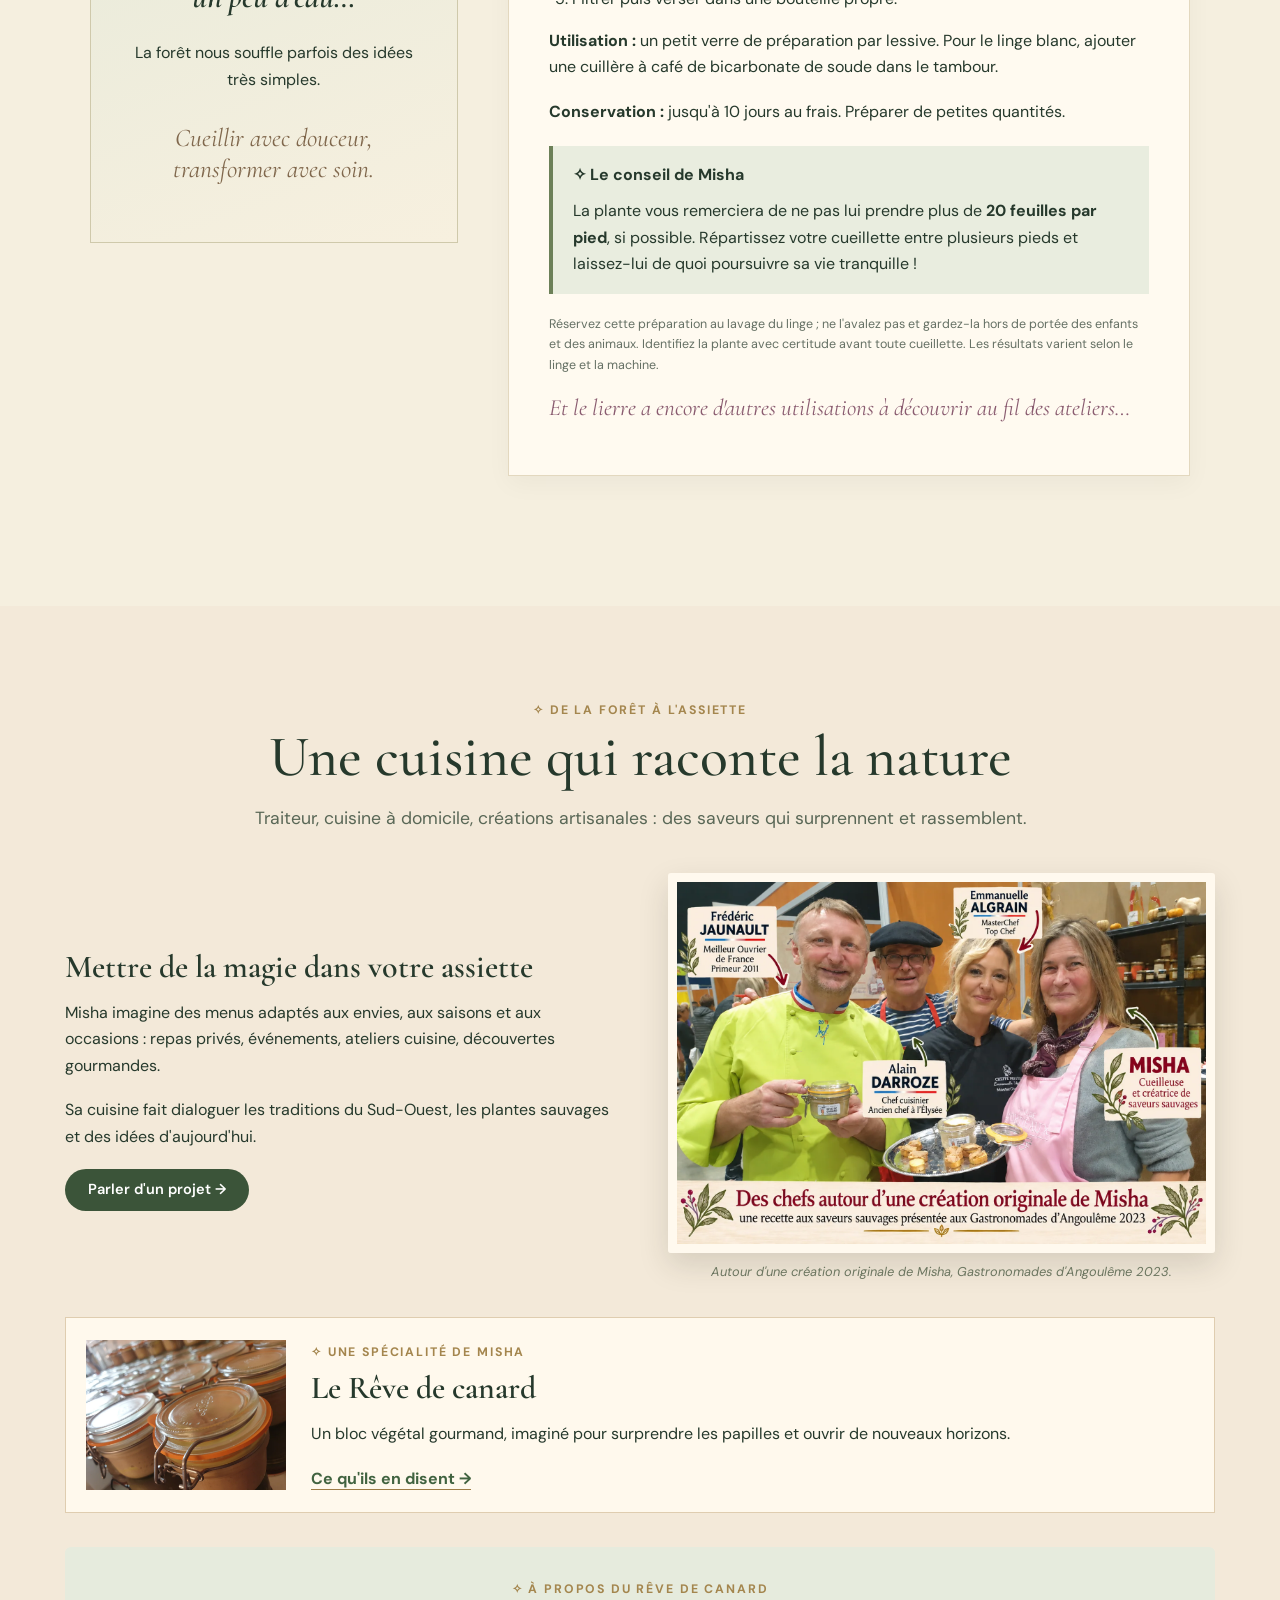
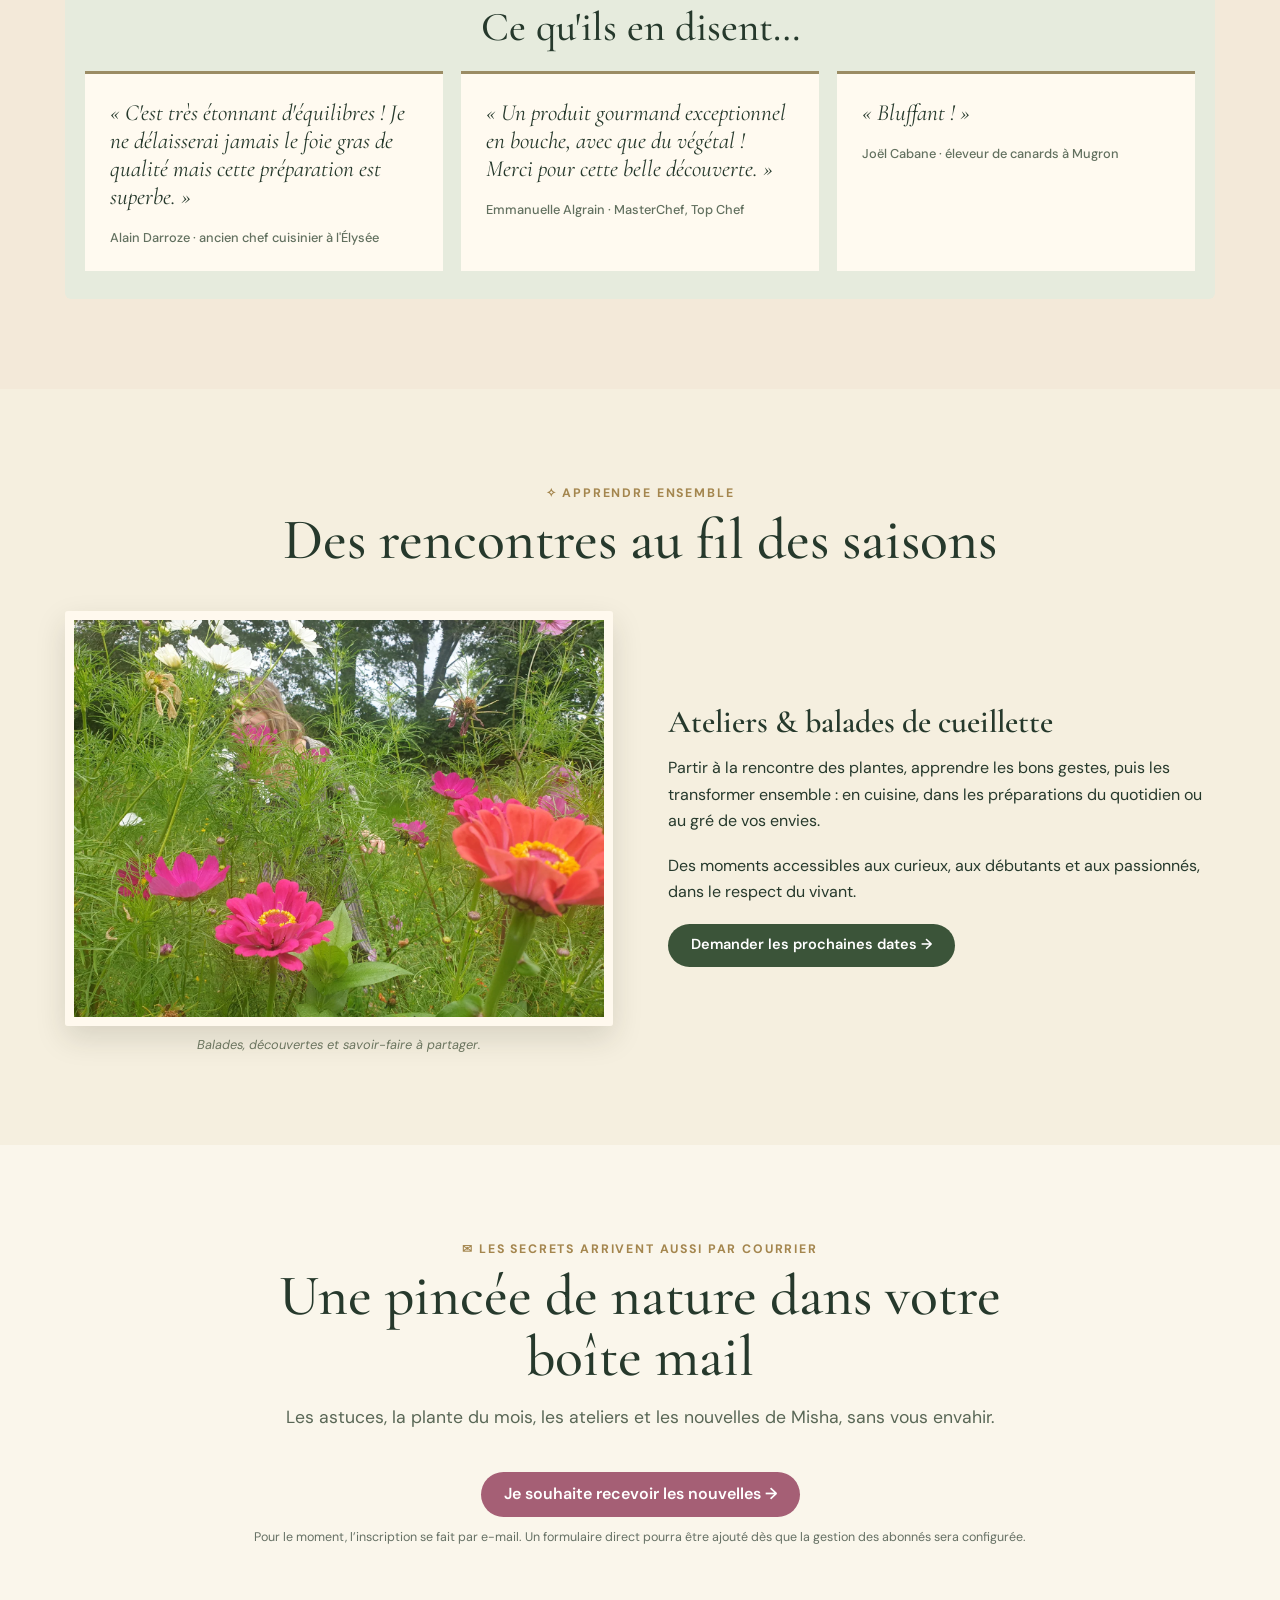
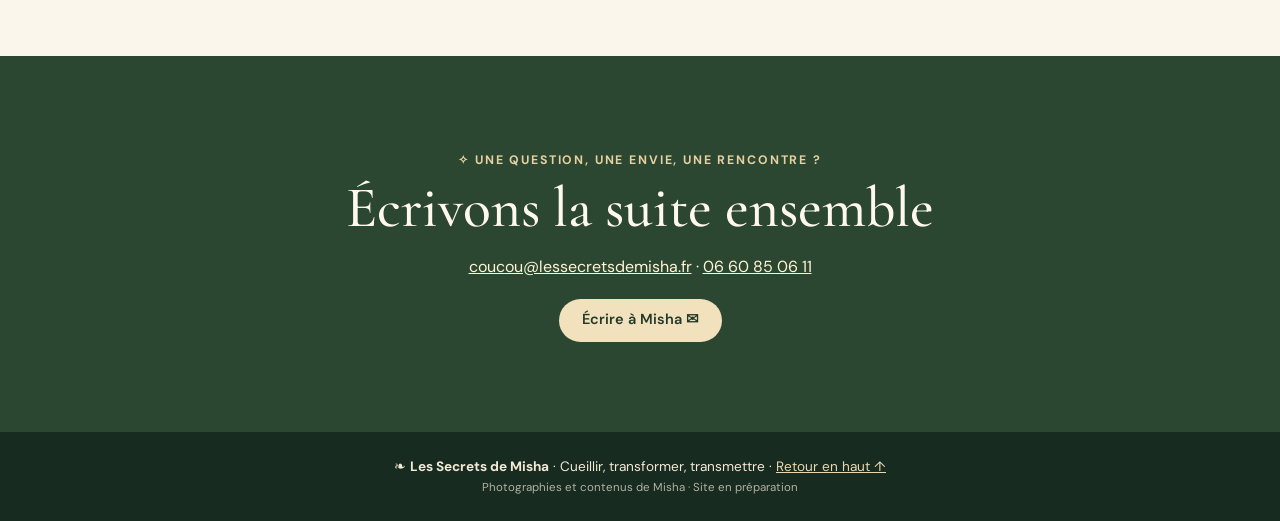
==== commit dfb2a0cb: "Add files via upload" ====
--- a/index.html
+++ b/index.html
@@ -7,8 +7,8 @@
 <section aria-label="Découvrir les activités" class="tiles"><a class="tile" href="#univers"><img alt="Misha en démonstration culinaire sur scène" src="assets/scene.webp"/><span>Une cuisine vivante <small>Découvrir son histoire →</small></span></a><a class="tile" href="#plantes"><img alt="Lierre grimpant sur un arbre" src="assets/lierre.webp"/><span>Plantes sauvages <small>Explorer la nature →</small></span></a><a class="tile" href="#traiteur"><img alt="Bocaux du Rêve de canard" src="assets/pots.webp"/><span>Le Rêve de canard <small>Découvrir la spécialité →</small></span></a><a class="tile" href="#ateliers"><img alt="Fleurs et végétation dans un jardin naturel" src="assets/foret.webp"/><span>Ateliers &amp; cueillette <small>Partager et apprendre →</small></span></a></section>
 <section class="section about" id="univers"><div class="section-heading"><span class="eyebrow">✧ Derrière les secrets</span><h2>Une autre façon de voir le monde</h2><p class="intro">Des racines culinaires, des rencontres et une curiosité toujours en éveil.</p></div><div class="two-col"><div><p>Magali, que l'on appelle Misha, a grandi au contact d'une cuisine généreuse et des traditions du Sud-Ouest. Après un parcours consacré à l'accompagnement et à la gestion d'équipes, elle a choisi de suivre un autre fil : celui de la nature, de la cuisine et du partage.</p><p>Aujourd'hui, elle cueille, transforme et cuisine les plantes sauvages, mêlant recettes familiales, découvertes et créativité. Chaque saison devient une occasion d'apprendre, de goûter et de transmettre.</p><p class="signature">« La nature est pleine de merveilles pour qui prend le temps de les regarder. »</p></div><figure><img alt="Misha présente son savoir-faire lors d'un événement culinaire" src="assets/scene.webp"/><figcaption>Misha sur scène, aux Gastronomades d'Angoulême.</figcaption></figure></div></section>
 <section class="section green-section" id="plantes"><div class="section-heading"><span class="eyebrow">✧ La forêt a tant à raconter</span><h2>Les plantes sauvages, nos voisines extraordinaires</h2><p class="intro">Apprendre à reconnaître, cueillir avec respect, puis imaginer mille façons de les utiliser.</p></div><div class="two-col plant-grid"><img alt="Lierre grimpant sur le tronc d'un arbre" class="large-img" src="assets/lierre.webp"/><div><h3>Le lierre, un précieux compagnon</h3><p>Il habille les troncs, contribue à protéger l'arbre et offre abri et nourriture à de nombreux habitants de la forêt. Ses fleurs tardives nourrissent les pollinisateurs ; ses baies sont appréciées des oiseaux.</p><p>Et ses feuilles contiennent des saponines : voilà une jolie piste pour préparer une lessive maison !</p><a class="text-link" href="#astuces-publiees">Découvrir le conseil de Misha →</a></div></div></section>
-<section class="section" id="boutique"><div class="section-heading"><span class="eyebrow">✧ Les créations de Misha</span><h2>La boutique</h2><p class="intro">Choisissez vos créations et envoyez votre demande de commande. Misha confirmera personnellement les disponibilités, les délais et la remise. Aucun paiement en ligne.</p></div><div class="misha-public-grid" id="misha-produits"></div>
-<div class="misha-cart" id="misha-panier"><h3>🧺 Mon panier <span id="misha-cart-count">(0)</span></h3><div id="misha-cart-lines"><p>Votre panier est vide.</p></div><p id="misha-cart-total"></p>
+<section class="section" id="boutique"><div class="section-heading"><span class="eyebrow">✧ Les créations de Misha</span><h2>La boutique</h2><p class="intro">Choisissez vos créations et envoyez votre demande de commande. Misha confirmera personnellement les disponibilités, les délais et la remise. Aucun paiement en ligne.</p></div><div class="misha-shop-tools"><a class="misha-nav-button" href="#misha-panier">🧺 Voir mon panier <span id="misha-shop-count">(0)</span> ↓</a></div><div class="misha-public-grid" id="misha-produits"></div>
+<div class="misha-cart" id="misha-panier"><h3>🧺 Mon panier <span id="misha-cart-count">(0)</span></h3><a class="misha-nav-button misha-continue-shopping" href="#misha-produits">🌿 + Continuer mes achats ↑</a><div id="misha-cart-lines"><p>Votre panier est vide.</p></div><p id="misha-cart-total"></p>
 <form id="misha-order-form" hidden>
 <h3>Envoyer ma demande</h3><div class="misha-form-fields"><label>Prénom et nom <input name="nom" autocomplete="name" required maxlength="100"></label><label>Adresse e-mail <input name="email" type="email" autocomplete="email" required></label><label>Téléphone (facultatif) <input name="telephone" type="tel" autocomplete="tel"></label><label>Mode de remise <select name="remise" required><option value="">Choisir…</option><option>Remise en main propre, à convenir</option><option>Retrait sur un marché, à convenir</option><option>Expédition (frais à confirmer)</option><option>À convenir avec Misha</option></select></label><label class="misha-wide">Un message pour Misha (facultatif) <textarea name="message" rows="3" maxlength="2000"></textarea></label></div>
 <p class="fineprint">Ceci est une demande, pas une commande confirmée. Misha vous répondra pour confirmer la disponibilité, les délais, les éventuels frais d'expédition et les modalités de règlement.</p>
--- a/style.css
+++ b/style.css
@@ -88,3 +88,12 @@
 /* Panier et demande de commande */
 .misha-cart{max-width:1100px;margin:24px auto;padding:22px;background:#fffdf8;border:1px solid #d9dfcf;border-radius:18px;color:#243b2c}
 .misha-cart h3{margin:0 0 12px}.misha-cart-row{display:flex;align-items:center;gap:12px;flex-wrap:wrap;border-bottom:1px solid #e3e7dc;padding:10px 0}.misha-cart-row span{flex:1 1 220px}.misha-cart-row input,.misha-product-actions input{width:68px;padding:7px;border:1px solid #8c9f89;border-radius:8px}.misha-cart-row button{background:#eee8d8;border:0;border-radius:8px;padding:8px 12px;cursor:pointer}.misha-product-actions{display:flex;flex-wrap:wrap;align-items:center;gap:8px;margin-top:12px}.misha-product-actions label{font-size:.88rem}.misha-product-actions .misha-order-link,.misha-cart .misha-order-link{border:0;cursor:pointer}.misha-form-fields{display:grid;grid-template-columns:repeat(2,minmax(0,1fr));gap:14px}.misha-form-fields label{display:flex;flex-direction:column;gap:5px}.misha-form-fields input,.misha-form-fields select,.misha-form-fields textarea{font:inherit;padding:10px;border:1px solid #9eaa98;border-radius:8px;background:#fff}.misha-wide{grid-column:1/-1}.misha-consent{display:block;margin:14px 0}.misha-cart button:disabled{opacity:.5;cursor:wait}#misha-order-status{font-weight:600;overflow-wrap:anywhere}@media(max-width:600px){.misha-form-fields{grid-template-columns:1fr}.misha-wide{grid-column:auto}.misha-cart{padding:14px}}
+
+/* Navigation claire entre la boutique et le panier */
+.misha-shop-tools{max-width:1100px;margin:12px auto 0;display:flex;justify-content:flex-end}
+.misha-nav-button{display:inline-flex;align-items:center;justify-content:center;gap:6px;padding:11px 17px;border-radius:999px;background:#28563a;color:#fff!important;text-decoration:none!important;font-size:.95rem;font-weight:600;line-height:1.3;transition:background .15s ease}
+.misha-nav-button:hover,.misha-nav-button:focus-visible{background:#173a27}
+.misha-continue-shopping{margin:0 0 15px;background:#e8efdf;color:#23452e!important;border:1px solid #9db59e}
+.misha-continue-shopping:hover,.misha-continue-shopping:focus-visible{background:#d5e4cd}
+#misha-produits,#misha-panier{scroll-margin-top:95px}
+@media(max-width:600px){.misha-shop-tools{justify-content:center}.misha-nav-button{width:100%;max-width:360px}.misha-continue-shopping{width:auto;max-width:100%}}
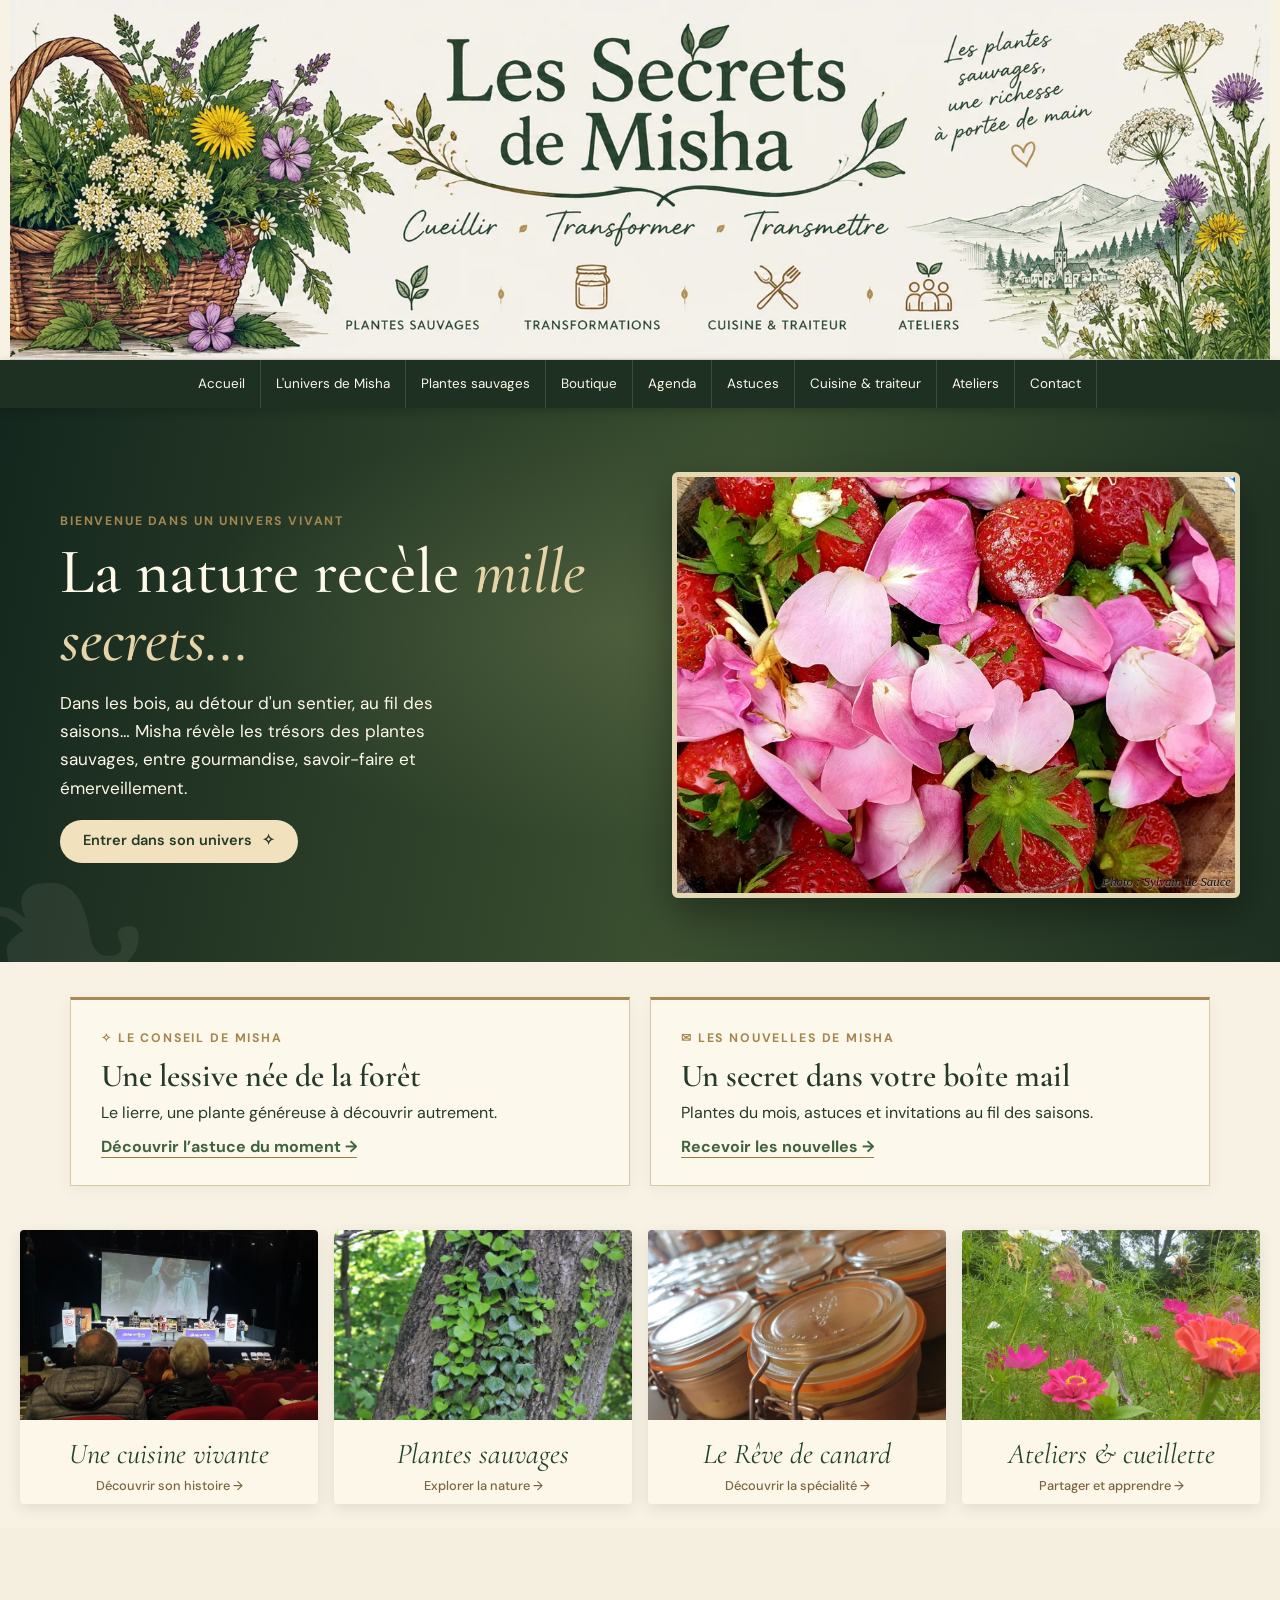
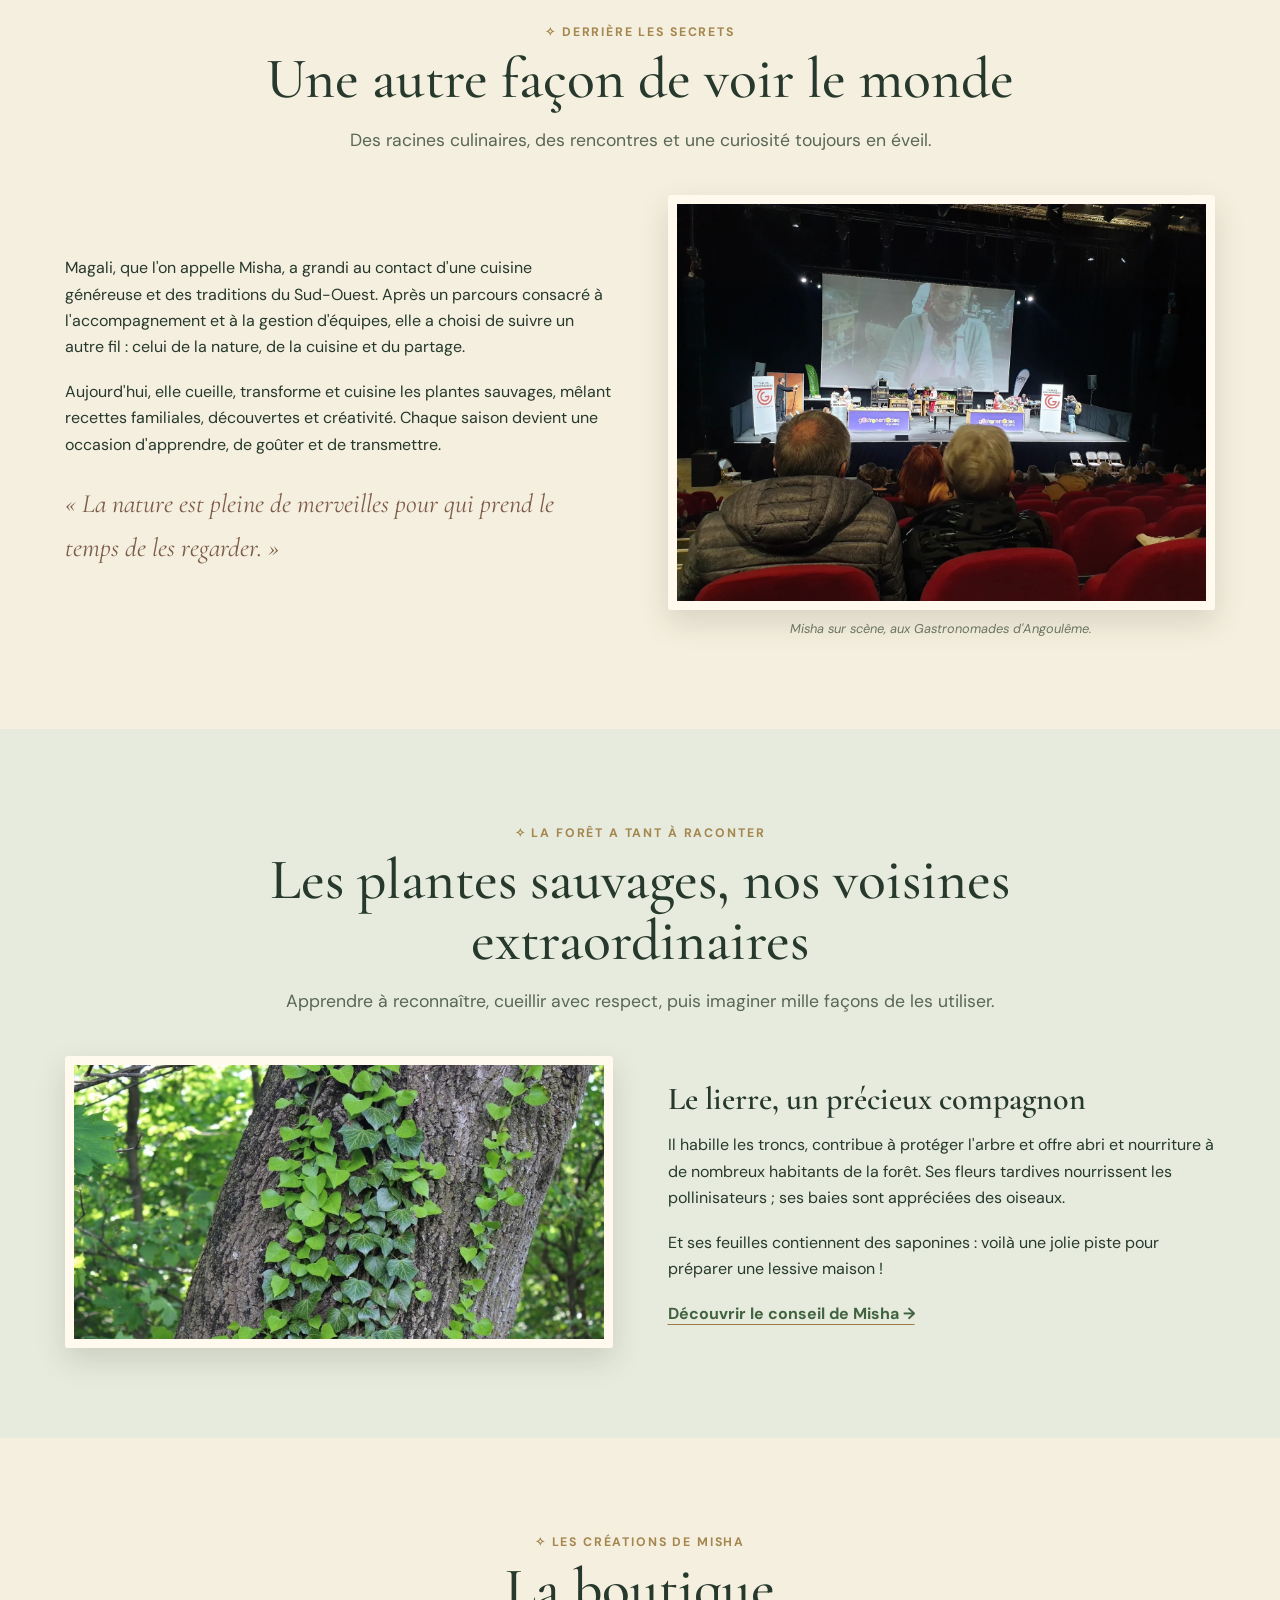
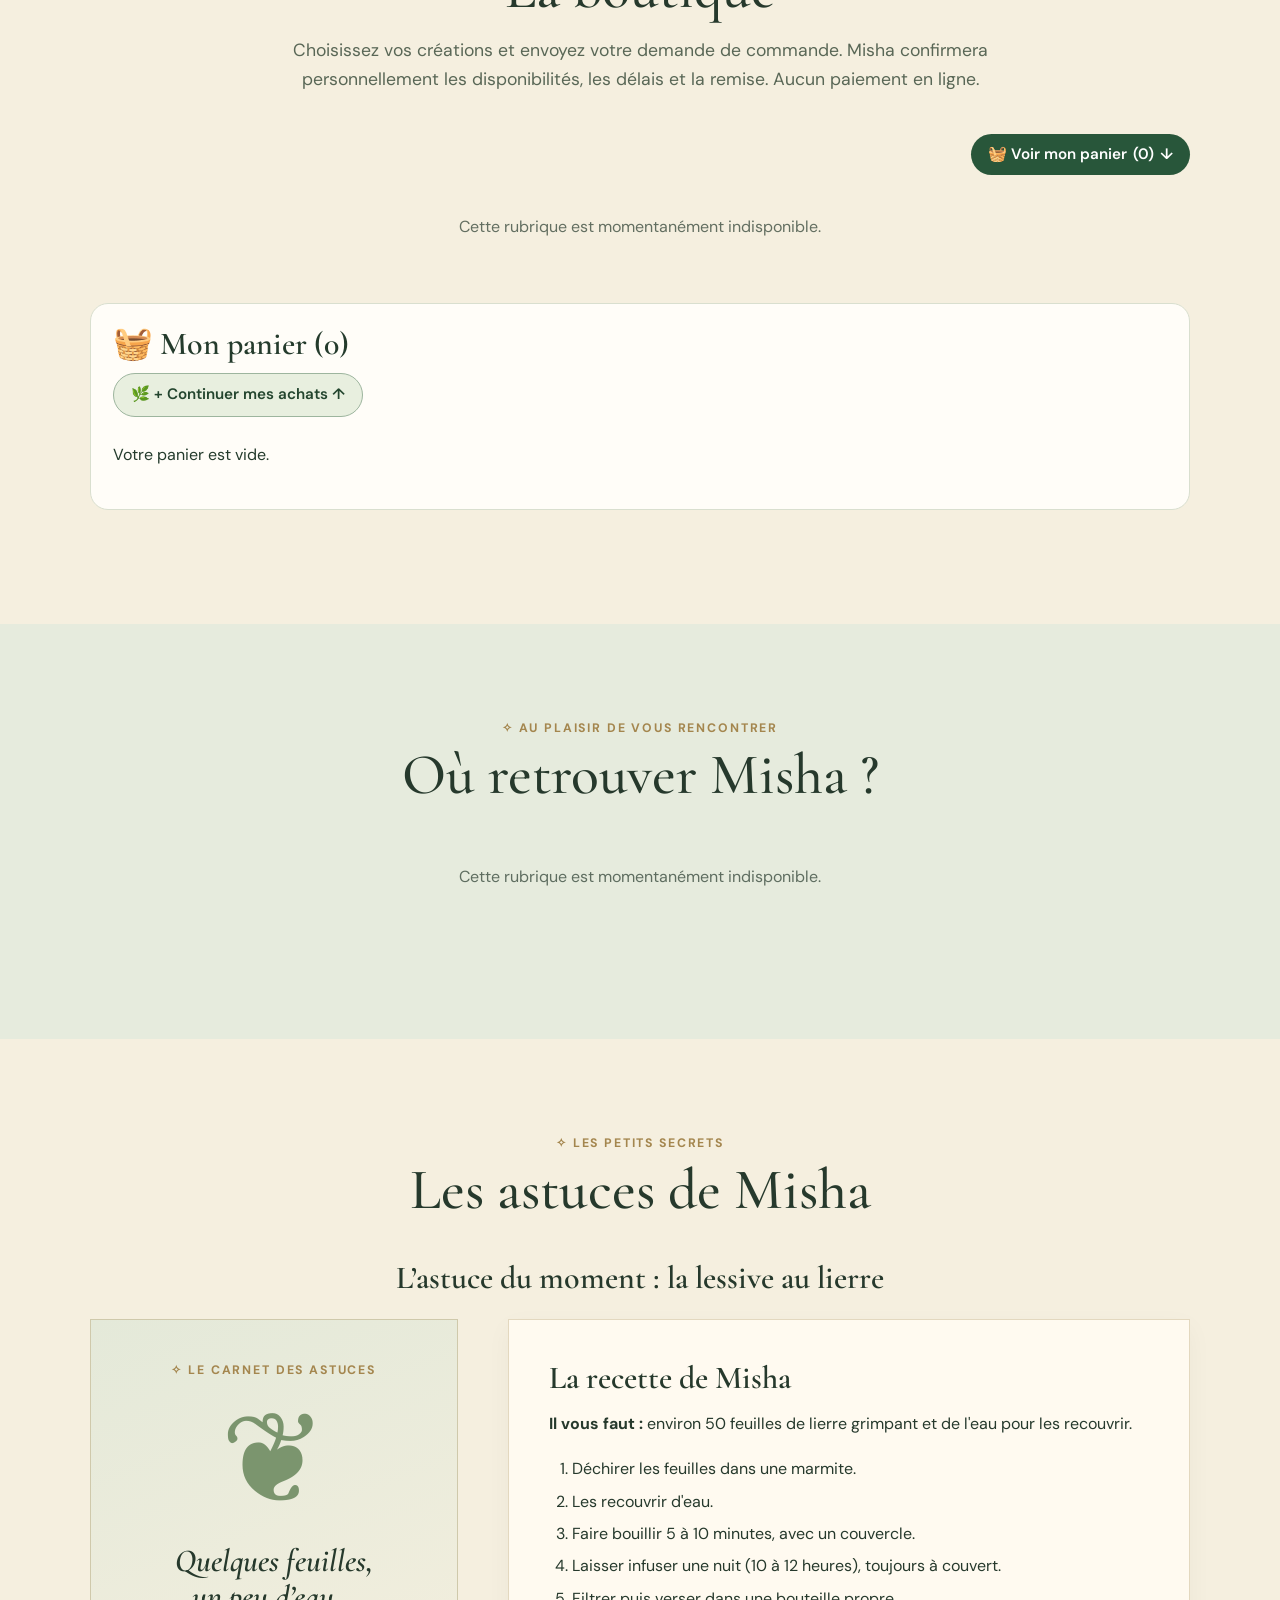
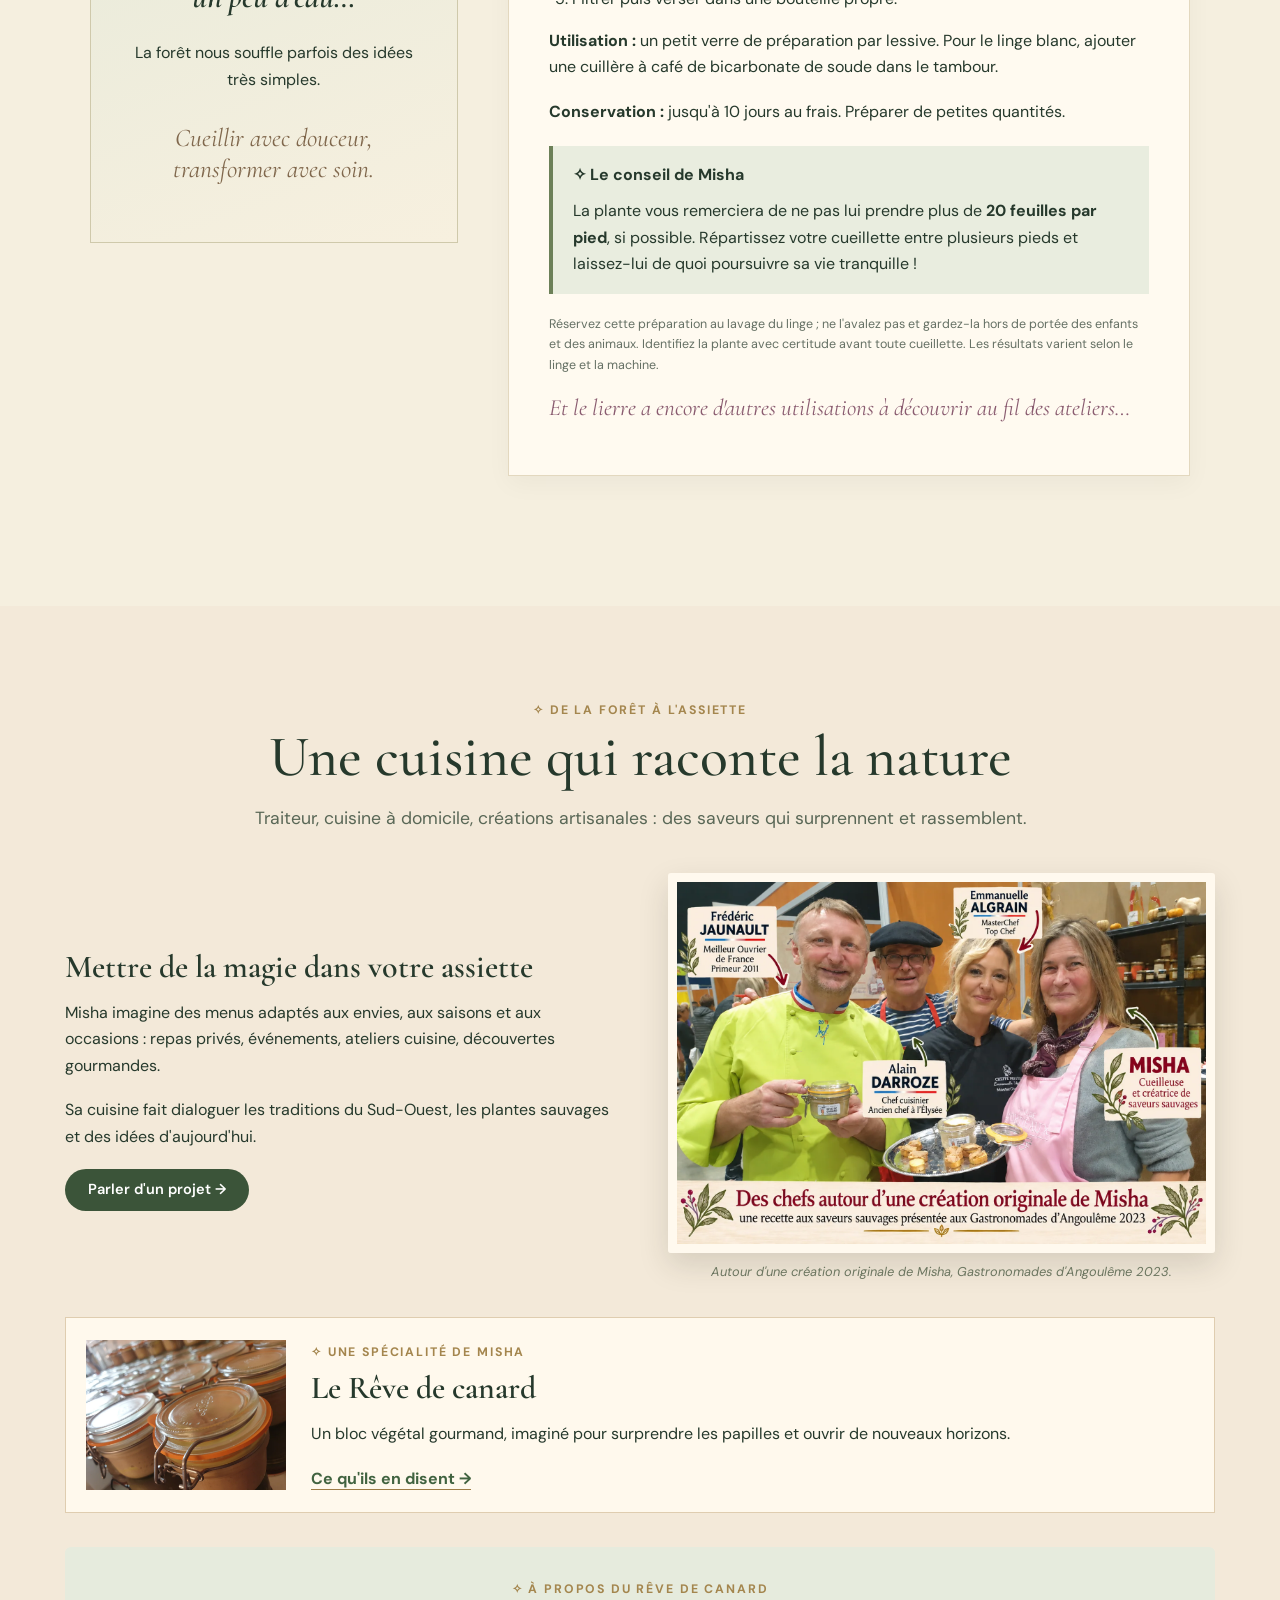
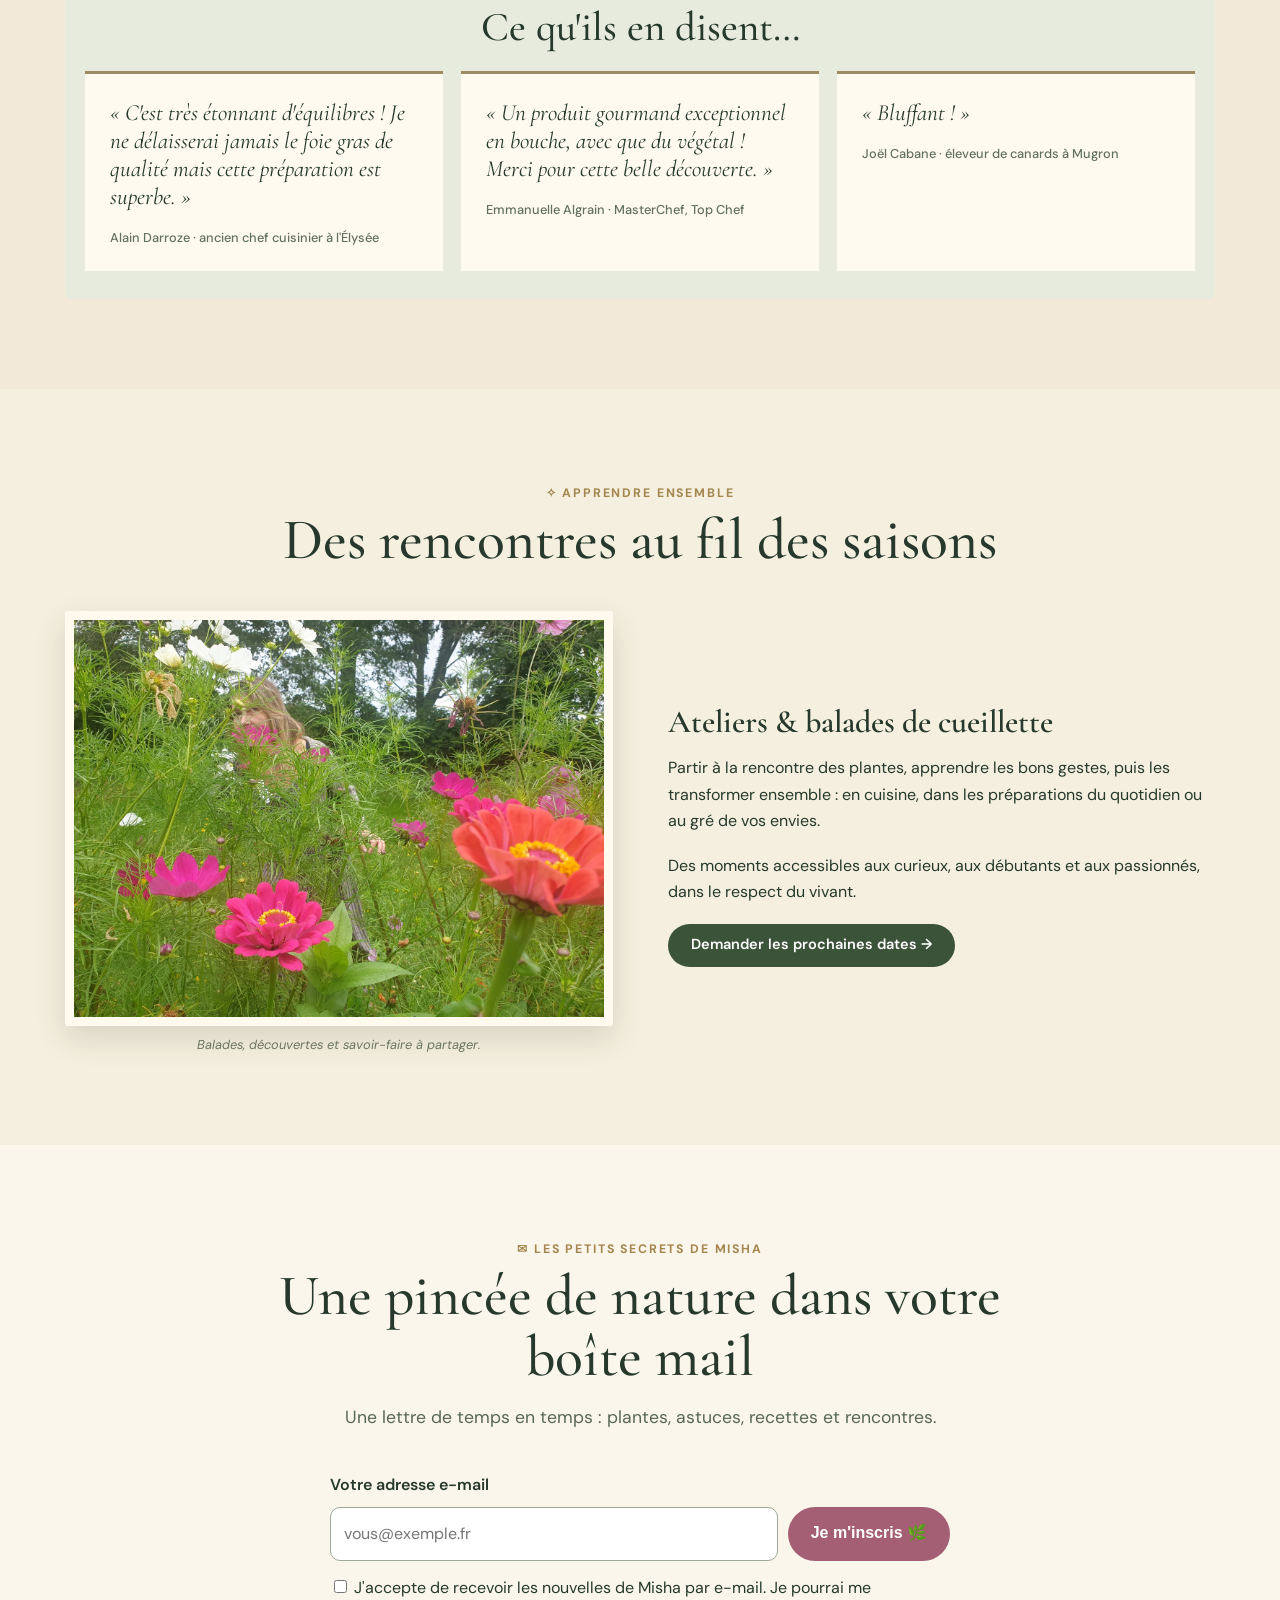
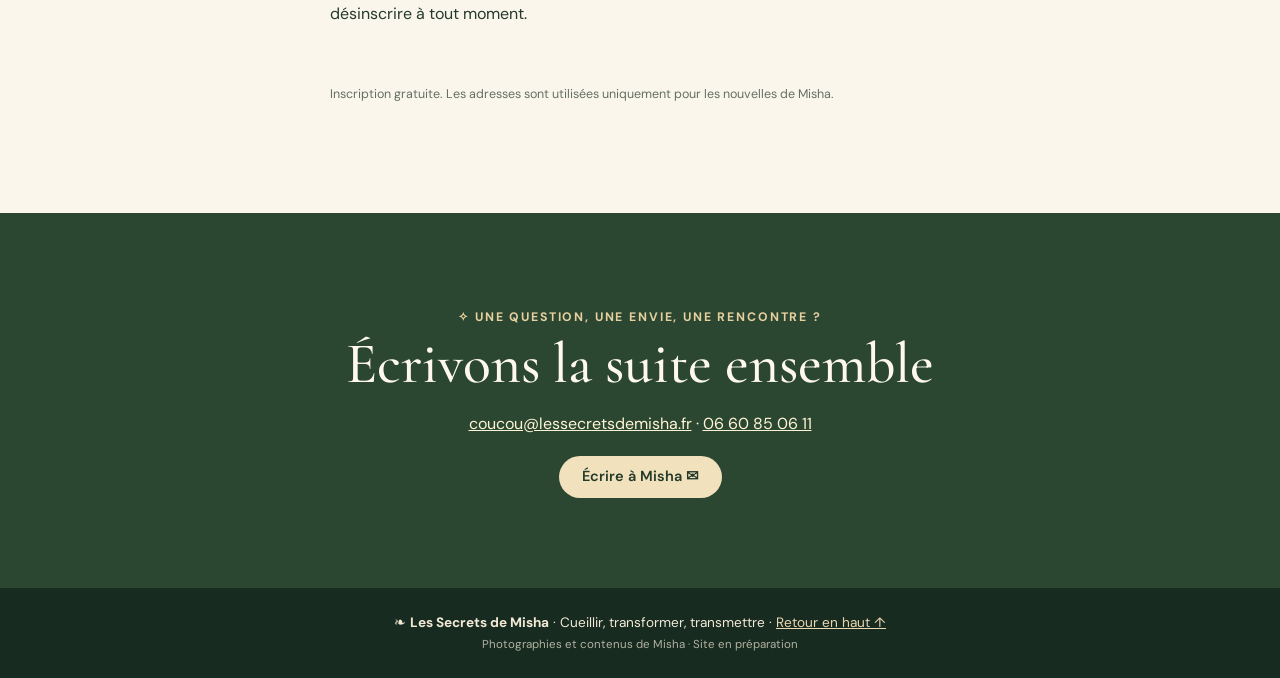
==== commit 69cdbcf8: "Add files via upload" ====
--- a/index.html
+++ b/index.html
@@ -13,7 +13,7 @@
 <h3>Envoyer ma demande</h3><div class="misha-form-fields"><label>Prénom et nom <input name="nom" autocomplete="name" required maxlength="100"></label><label>Adresse e-mail <input name="email" type="email" autocomplete="email" required></label><label>Téléphone (facultatif) <input name="telephone" type="tel" autocomplete="tel"></label><label>Mode de remise <select name="remise" required><option value="">Choisir…</option><option>Remise en main propre, à convenir</option><option>Retrait sur un marché, à convenir</option><option>Expédition (frais à confirmer)</option><option>À convenir avec Misha</option></select></label><label class="misha-wide">Un message pour Misha (facultatif) <textarea name="message" rows="3" maxlength="2000"></textarea></label></div>
 <p class="fineprint">Ceci est une demande, pas une commande confirmée. Misha vous répondra pour confirmer la disponibilité, les délais, les éventuels frais d'expédition et les modalités de règlement.</p>
 <label class="misha-consent"><input type="checkbox" required> J'accepte que mes coordonnées soient utilisées pour répondre à cette demande de commande.</label>
-<button class="misha-order-link" type="submit">Envoyer ma demande à Misha →</button><p id="misha-order-status" role="status" aria-live="polite"></p></form></div></section><section class="section green-section" id="agenda"><div class="section-heading"><span class="eyebrow">✧ Au plaisir de vous rencontrer</span><h2>Où retrouver Misha ?</h2></div><div class="misha-public-grid" id="misha-agenda"></div></section><section class="section" id="astuces-publiees"><div class="section-heading"><span class="eyebrow">✧ Les petits secrets</span><h2>Les astuces de Misha</h2></div><div class="misha-astuce-moment" id="misha-astuce-moment"><h3>L’astuce du moment : la lessive au lierre</h3><div class="recipe"><div aria-label="Les étapes de la recette" class="recipe-note"><span class="eyebrow">✧ Le carnet des astuces</span><div aria-hidden="true" class="recipe-glyph">❦</div><h3>Quelques feuilles,<br/>un peu d’eau…</h3><p>La forêt nous souffle parfois des idées très simples.</p><p class="handwritten">Cueillir avec douceur,<br/>transformer avec soin.</p></div><div class="recipe-text"><h3>La recette de Misha</h3><p><strong>Il vous faut :</strong> environ 50 feuilles de lierre grimpant et de l'eau pour les recouvrir.</p><ol><li>Déchirer les feuilles dans une marmite.</li><li>Les recouvrir d'eau.</li><li>Faire bouillir 5 à 10 minutes, avec un couvercle.</li><li>Laisser infuser une nuit (10 à 12 heures), toujours à couvert.</li><li>Filtrer puis verser dans une bouteille propre.</li></ol><p><strong>Utilisation :</strong> un petit verre de préparation par lessive. Pour le linge blanc, ajouter une cuillère à café de bicarbonate de soude dans le tambour.</p><p><strong>Conservation :</strong> jusqu'à 10 jours au frais. Préparer de petites quantités.</p><aside class="tip"><strong>✧ Le conseil de Misha</strong><p>La plante vous remerciera de ne pas lui prendre plus de <strong>20 feuilles par pied</strong>, si possible. Répartissez votre cueillette entre plusieurs pieds et laissez-lui de quoi poursuivre sa vie tranquille !</p></aside><p class="fineprint">Réservez cette préparation au lavage du linge ; ne l'avalez pas et gardez-la hors de portée des enfants et des animaux. Identifiez la plante avec certitude avant toute cueillette. Les résultats varient selon le linge et la machine.</p><p class="also">Et le lierre a encore d'autres utilisations à découvrir au fil des ateliers…</p></div></div></div></section><section class="section warm" id="traiteur"><div class="section-heading"><span class="eyebrow">✧ De la forêt à l'assiette</span><h2>Une cuisine qui raconte la nature</h2><p class="intro">Traiteur, cuisine à domicile, créations artisanales : des saveurs qui surprennent et rassemblent.</p></div><div class="two-col"><div><h3>Mettre de la magie dans votre assiette</h3><p>Misha imagine des menus adaptés aux envies, aux saisons et aux occasions : repas privés, événements, ateliers cuisine, découvertes gourmandes.</p><p>Sa cuisine fait dialoguer les traditions du Sud-Ouest, les plantes sauvages et des idées d'aujourd'hui.</p><a class="button green" href="mailto:coucou@lessecretsdemisha.fr?subject=Une%20question%20pour%20le%20traiteur%20Misha">Parler d'un projet →</a></div><figure><img alt="Misha aux Gastronomades d'Angoulême, avec des professionnels de la cuisine" src="assets/chefs.webp"/><figcaption>Autour d'une création originale de Misha, Gastronomades d'Angoulême 2023.</figcaption></figure></div><div class="product"><img alt="Bocaux du Rêve de canard, spécialité végétale de Misha" src="assets/pots.webp"/><div><span class="eyebrow">✧ Une spécialité de Misha</span><h3>Le Rêve de canard</h3><p>Un bloc végétal gourmand, imaginé pour surprendre les papilles et ouvrir de nouveaux horizons.</p><a class="text-link" href="#temoignages">Ce qu'ils en disent →</a></div></div><section class="testimonials-in-product" id="temoignages"><div class="section-heading"><span class="eyebrow">✧ À propos du Rêve de canard</span><h2>Ce qu'ils en disent…</h2></div><div class="quotes"><blockquote>« C'est très étonnant d'équilibres ! Je ne délaisserai jamais le foie gras de qualité mais cette préparation est superbe. »<cite>Alain Darroze · ancien chef cuisinier à l'Élysée</cite></blockquote><blockquote>« Un produit gourmand exceptionnel en bouche, avec que du végétal ! Merci pour cette belle découverte. »<cite>Emmanuelle Algrain · MasterChef, Top Chef</cite></blockquote><blockquote>« Bluffant ! »<cite>Joël Cabane · éleveur de canards à Mugron</cite></blockquote></div></section></section>
+<button class="misha-order-link" type="submit">Envoyer ma demande à Misha →</button><p id="misha-order-status" role="status" aria-live="polite"></p></form></div><dialog id="misha-order-dialog" class="misha-confirm-dialog" aria-labelledby="misha-confirm-title"><div class="misha-dialog-inner"><div class="misha-dialog-icon" aria-hidden="true">🌿</div><h2 id="misha-confirm-title">Votre demande est bien envoyée !</h2><p>Misha vous répondra personnellement pour confirmer votre commande.</p><div id="misha-confirm-recap" class="misha-confirm-recap"></div><p class="fineprint">Conservez votre référence. Ce récapitulatif ne vaut pas confirmation de commande.</p><button type="button" class="misha-order-link" id="misha-confirm-close">Fermer et continuer ma visite</button></div></dialog></section><section class="section green-section" id="agenda"><div class="section-heading"><span class="eyebrow">✧ Au plaisir de vous rencontrer</span><h2>Où retrouver Misha ?</h2></div><div class="misha-public-grid" id="misha-agenda"></div></section><section class="section" id="astuces-publiees"><div class="section-heading"><span class="eyebrow">✧ Les petits secrets</span><h2>Les astuces de Misha</h2></div><div class="misha-astuce-moment" id="misha-astuce-moment"><h3>L’astuce du moment : la lessive au lierre</h3><div class="recipe"><div aria-label="Les étapes de la recette" class="recipe-note"><span class="eyebrow">✧ Le carnet des astuces</span><div aria-hidden="true" class="recipe-glyph">❦</div><h3>Quelques feuilles,<br/>un peu d’eau…</h3><p>La forêt nous souffle parfois des idées très simples.</p><p class="handwritten">Cueillir avec douceur,<br/>transformer avec soin.</p></div><div class="recipe-text"><h3>La recette de Misha</h3><p><strong>Il vous faut :</strong> environ 50 feuilles de lierre grimpant et de l'eau pour les recouvrir.</p><ol><li>Déchirer les feuilles dans une marmite.</li><li>Les recouvrir d'eau.</li><li>Faire bouillir 5 à 10 minutes, avec un couvercle.</li><li>Laisser infuser une nuit (10 à 12 heures), toujours à couvert.</li><li>Filtrer puis verser dans une bouteille propre.</li></ol><p><strong>Utilisation :</strong> un petit verre de préparation par lessive. Pour le linge blanc, ajouter une cuillère à café de bicarbonate de soude dans le tambour.</p><p><strong>Conservation :</strong> jusqu'à 10 jours au frais. Préparer de petites quantités.</p><aside class="tip"><strong>✧ Le conseil de Misha</strong><p>La plante vous remerciera de ne pas lui prendre plus de <strong>20 feuilles par pied</strong>, si possible. Répartissez votre cueillette entre plusieurs pieds et laissez-lui de quoi poursuivre sa vie tranquille !</p></aside><p class="fineprint">Réservez cette préparation au lavage du linge ; ne l'avalez pas et gardez-la hors de portée des enfants et des animaux. Identifiez la plante avec certitude avant toute cueillette. Les résultats varient selon le linge et la machine.</p><p class="also">Et le lierre a encore d'autres utilisations à découvrir au fil des ateliers…</p></div></div></div></section><section class="section warm" id="traiteur"><div class="section-heading"><span class="eyebrow">✧ De la forêt à l'assiette</span><h2>Une cuisine qui raconte la nature</h2><p class="intro">Traiteur, cuisine à domicile, créations artisanales : des saveurs qui surprennent et rassemblent.</p></div><div class="two-col"><div><h3>Mettre de la magie dans votre assiette</h3><p>Misha imagine des menus adaptés aux envies, aux saisons et aux occasions : repas privés, événements, ateliers cuisine, découvertes gourmandes.</p><p>Sa cuisine fait dialoguer les traditions du Sud-Ouest, les plantes sauvages et des idées d'aujourd'hui.</p><a class="button green" href="mailto:coucou@lessecretsdemisha.fr?subject=Une%20question%20pour%20le%20traiteur%20Misha">Parler d'un projet →</a></div><figure><img alt="Misha aux Gastronomades d'Angoulême, avec des professionnels de la cuisine" src="assets/chefs.webp"/><figcaption>Autour d'une création originale de Misha, Gastronomades d'Angoulême 2023.</figcaption></figure></div><div class="product"><img alt="Bocaux du Rêve de canard, spécialité végétale de Misha" src="assets/pots.webp"/><div><span class="eyebrow">✧ Une spécialité de Misha</span><h3>Le Rêve de canard</h3><p>Un bloc végétal gourmand, imaginé pour surprendre les papilles et ouvrir de nouveaux horizons.</p><a class="text-link" href="#temoignages">Ce qu'ils en disent →</a></div></div><section class="testimonials-in-product" id="temoignages"><div class="section-heading"><span class="eyebrow">✧ À propos du Rêve de canard</span><h2>Ce qu'ils en disent…</h2></div><div class="quotes"><blockquote>« C'est très étonnant d'équilibres ! Je ne délaisserai jamais le foie gras de qualité mais cette préparation est superbe. »<cite>Alain Darroze · ancien chef cuisinier à l'Élysée</cite></blockquote><blockquote>« Un produit gourmand exceptionnel en bouche, avec que du végétal ! Merci pour cette belle découverte. »<cite>Emmanuelle Algrain · MasterChef, Top Chef</cite></blockquote><blockquote>« Bluffant ! »<cite>Joël Cabane · éleveur de canards à Mugron</cite></blockquote></div></section></section>
 <section class="section" id="ateliers"><div class="section-heading"><span class="eyebrow">✧ Apprendre ensemble</span><h2>Des rencontres au fil des saisons</h2></div><div class="two-col"><figure><img alt="Fleurs sauvages et plantes en pleine nature" src="assets/foret.webp"/><figcaption>Balades, découvertes et savoir-faire à partager.</figcaption></figure><div><h3>Ateliers &amp; balades de cueillette</h3><p>Partir à la rencontre des plantes, apprendre les bons gestes, puis les transformer ensemble : en cuisine, dans les préparations du quotidien ou au gré de vos envies.</p><p>Des moments accessibles aux curieux, aux débutants et aux passionnés, dans le respect du vivant.</p><a class="button green" href="mailto:coucou@lessecretsdemisha.fr?subject=Renseignements%20sur%20les%20ateliers%20Misha">Demander les prochaines dates →</a></div></div></section>
-<section class="section signup" id="newsletter"><div class="section-heading"><span class="eyebrow">✉ Les secrets arrivent aussi par courrier</span><h2>Une pincée de nature dans votre boîte mail</h2><p class="intro">Les astuces, la plante du mois, les ateliers et les nouvelles de Misha, sans vous envahir.</p></div><a class="button rose" href="mailto:coucou@lessecretsdemisha.fr?subject=Inscription%20aux%20nouvelles%20de%20Misha&amp;body=Bonjour%20Misha%2C%0AJe%20souhaite%20recevoir%20vos%20nouvelles%20par%20courriel.%0A">Je souhaite recevoir les nouvelles →</a><p class="fineprint">Pour le moment, l’inscription se fait par e-mail. Un formulaire direct pourra être ajouté dès que la gestion des abonnés sera configurée.</p></section>
-<section class="section contact" id="contact"><span class="eyebrow">✧ Une question, une envie, une rencontre ?</span><h2>Écrivons la suite ensemble</h2><p><a href="mailto:coucou@lessecretsdemisha.fr">coucou@lessecretsdemisha.fr</a> · <a href="tel:+33660850611">06 60 85 06 11</a></p><a class="button cream" href="mailto:coucou@lessecretsdemisha.fr?subject=Bonjour%20Misha">Écrire à Misha ✉</a></section></main><footer>❧ <strong>Les Secrets de Misha</strong> · Cueillir, transformer, transmettre · <a href="#accueil">Retour en haut ↑</a><p>Photographies et contenus de Misha · Site en préparation</p></footer><script src="script.js"></script><script src="panier.js"></script><script src="publications-locales.js"></script></body></html>
+<section class="section signup" id="newsletter"><div class="section-heading"><span class="eyebrow">✉ Les petits secrets de Misha</span><h2>Une pincée de nature dans votre boîte mail</h2><p class="intro">Une lettre de temps en temps : plantes, astuces, recettes et rencontres.</p></div><form id="misha-newsletter-form" class="misha-newsletter-form"><label for="misha-newsletter-email">Votre adresse e-mail</label><div class="misha-newsletter-row"><input id="misha-newsletter-email" name="email" type="email" autocomplete="email" placeholder="vous@exemple.fr" required><button type="submit" class="button rose">Je m'inscris 🌿</button></div><label class="misha-consent"><input type="checkbox" name="consentement" required> J'accepte de recevoir les nouvelles de Misha par e-mail. Je pourrai me désinscrire à tout moment.</label><p id="misha-newsletter-status" role="status" aria-live="polite"></p><p class="fineprint">Inscription gratuite. Les adresses sont utilisées uniquement pour les nouvelles de Misha.</p></form></section>
+<section class="section contact" id="contact"><span class="eyebrow">✧ Une question, une envie, une rencontre ?</span><h2>Écrivons la suite ensemble</h2><p><a href="mailto:coucou@lessecretsdemisha.fr">coucou@lessecretsdemisha.fr</a> · <a href="tel:+33660850611">06 60 85 06 11</a></p><a class="button cream" href="mailto:coucou@lessecretsdemisha.fr?subject=Bonjour%20Misha">Écrire à Misha ✉</a></section></main><footer>❧ <strong>Les Secrets de Misha</strong> · Cueillir, transformer, transmettre · <a href="#accueil">Retour en haut ↑</a><p>Photographies et contenus de Misha · Site en préparation</p></footer><script src="script.js"></script><script src="panier.js"></script><script src="publications-locales.js"></script><script src="newsletter.js"></script></body></html>
--- a/style.css
+++ b/style.css
@@ -97,3 +97,13 @@
 .misha-continue-shopping:hover,.misha-continue-shopping:focus-visible{background:#d5e4cd}
 #misha-produits,#misha-panier{scroll-margin-top:95px}
 @media(max-width:600px){.misha-shop-tools{justify-content:center}.misha-nav-button{width:100%;max-width:360px}.misha-continue-shopping{width:auto;max-width:100%}}
+
+/* Confirmation de commande et inscription à la newsletter */
+.misha-confirm-dialog{border:1px solid #bdcbb6;border-radius:20px;max-width:min(92vw,560px);width:100%;padding:0;box-shadow:0 18px 65px #152a1f55;color:#243b2c;background:#fffdf8}
+.misha-confirm-dialog::backdrop{background:#0c2117aa}
+.misha-dialog-inner{padding:26px;text-align:center}.misha-dialog-inner h2{font-size:clamp(1.5rem,4vw,2.1rem);margin:10px 0}.misha-dialog-icon{font-size:2.4rem}
+.misha-confirm-recap{margin:20px auto;padding:15px;background:#f3f3e9;border-radius:12px;text-align:left;overflow-wrap:anywhere}.misha-confirm-recap pre{white-space:pre-wrap;word-break:break-word;font:inherit;line-height:1.6}
+.misha-newsletter-form{max-width:620px;margin:0 auto;text-align:left}.misha-newsletter-form>label:first-child{display:block;font-weight:600;margin-bottom:8px}
+.misha-newsletter-row{display:flex;gap:10px;align-items:stretch}.misha-newsletter-row input{flex:1;min-width:0;padding:13px;border:1px solid #9eaa98;border-radius:10px;font:inherit}.misha-newsletter-row button{border:0;cursor:pointer;white-space:nowrap}
+#misha-newsletter-status{font-weight:600;min-height:1.5em} .misha-newsletter-form button:disabled{opacity:.6;cursor:wait}
+@media(max-width:550px){.misha-newsletter-row{flex-direction:column}.misha-dialog-inner{padding:18px}}
